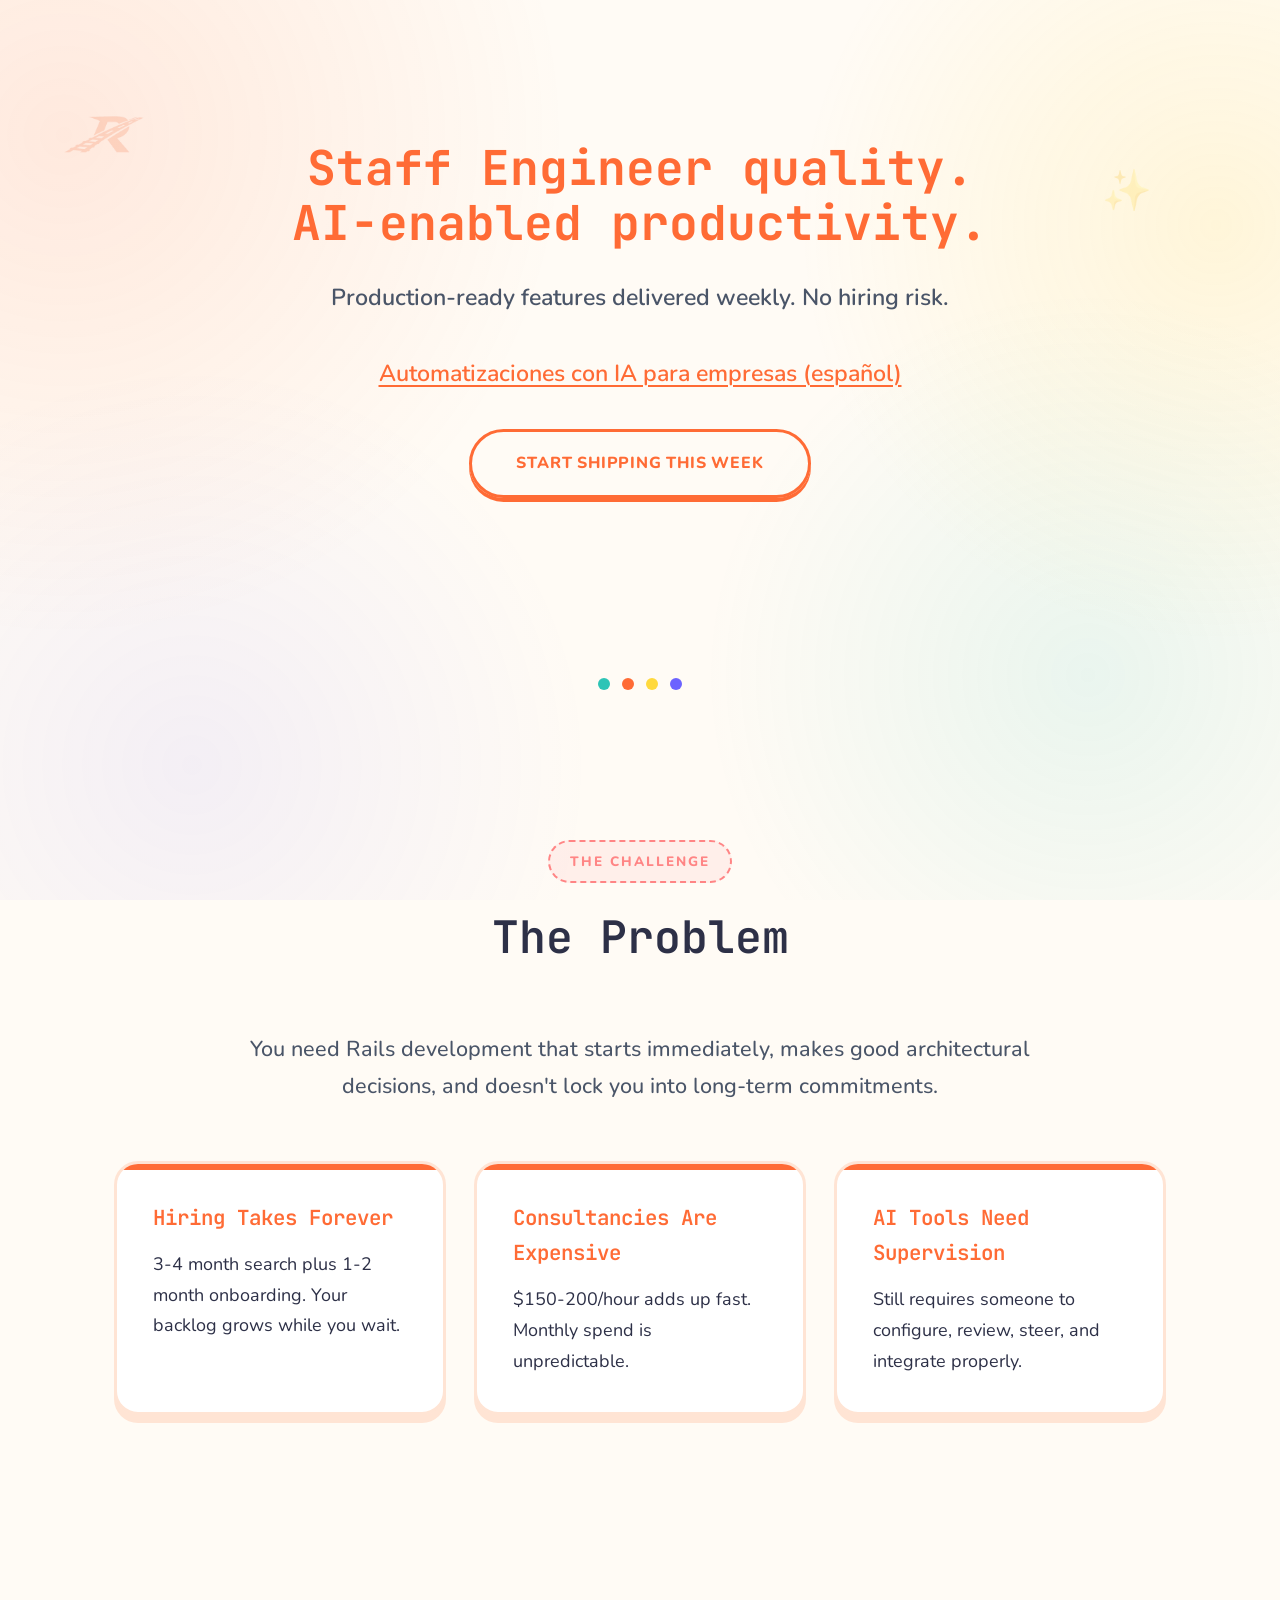
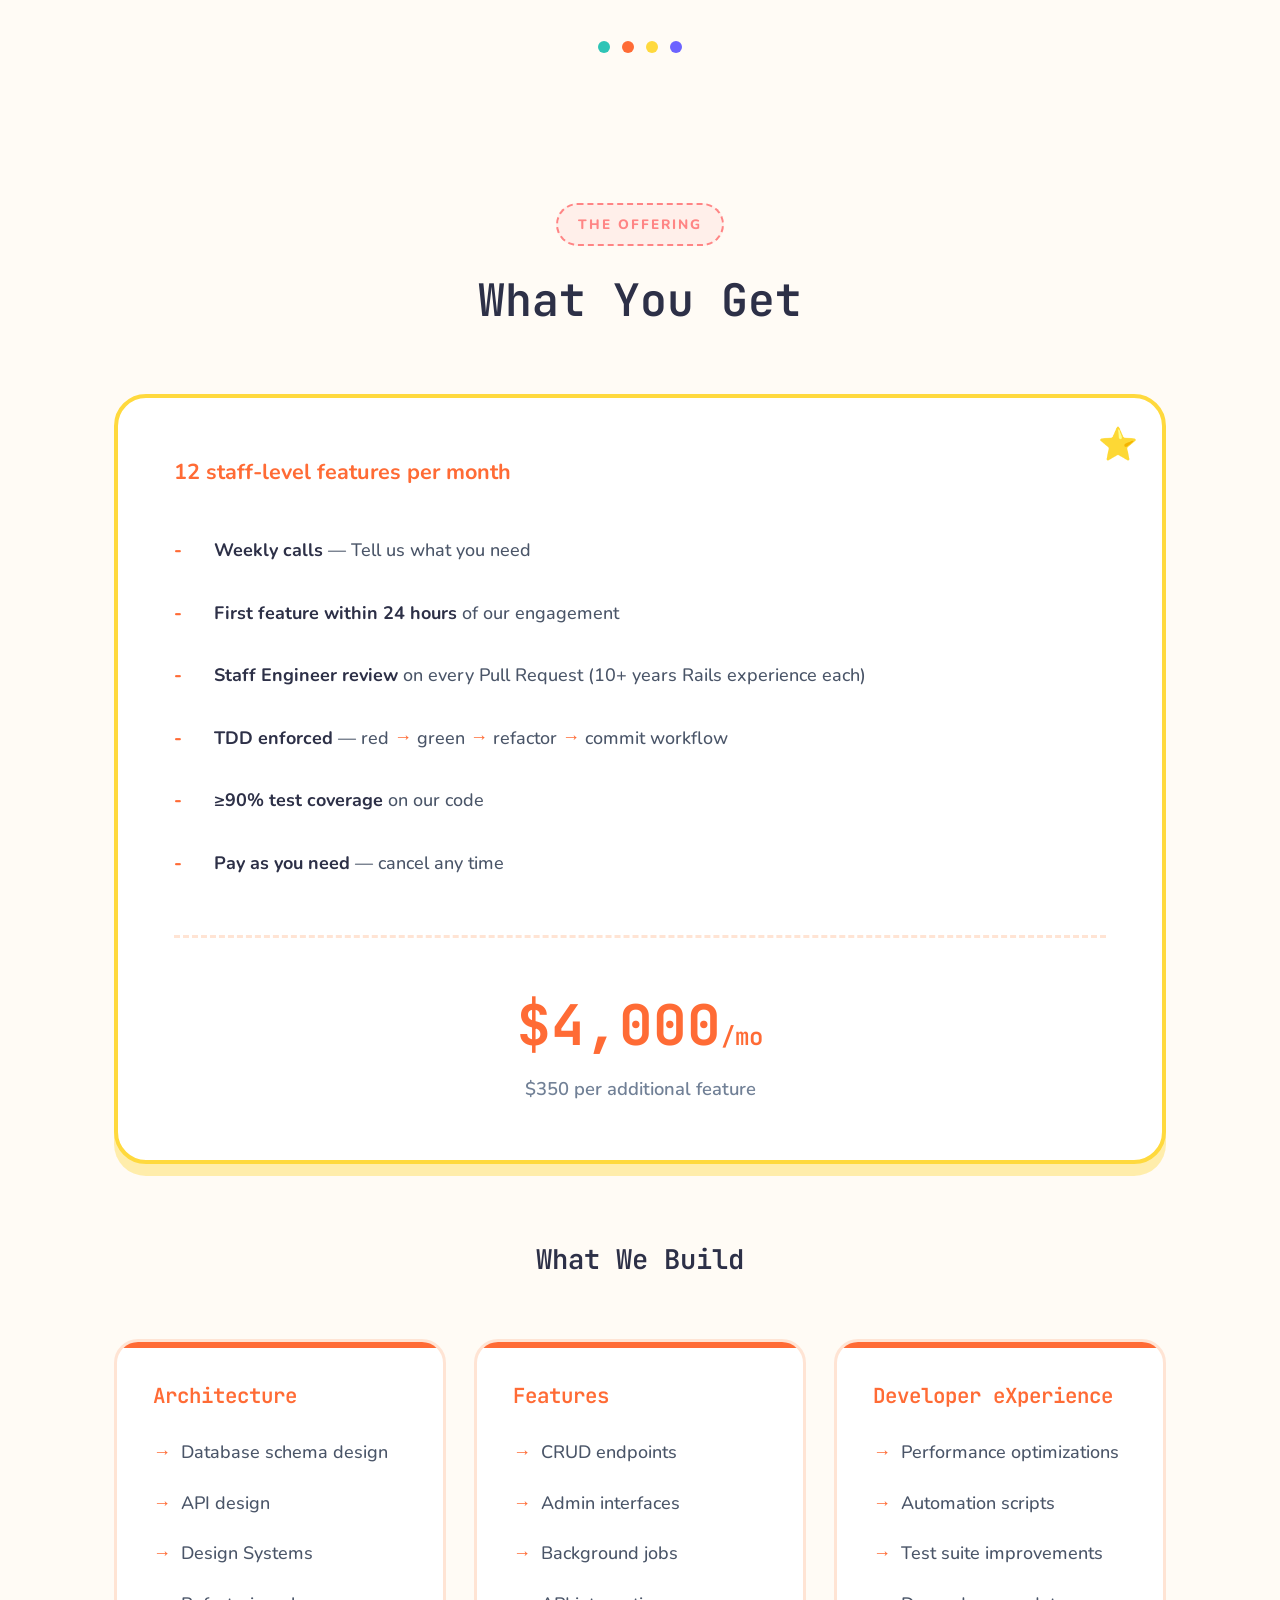
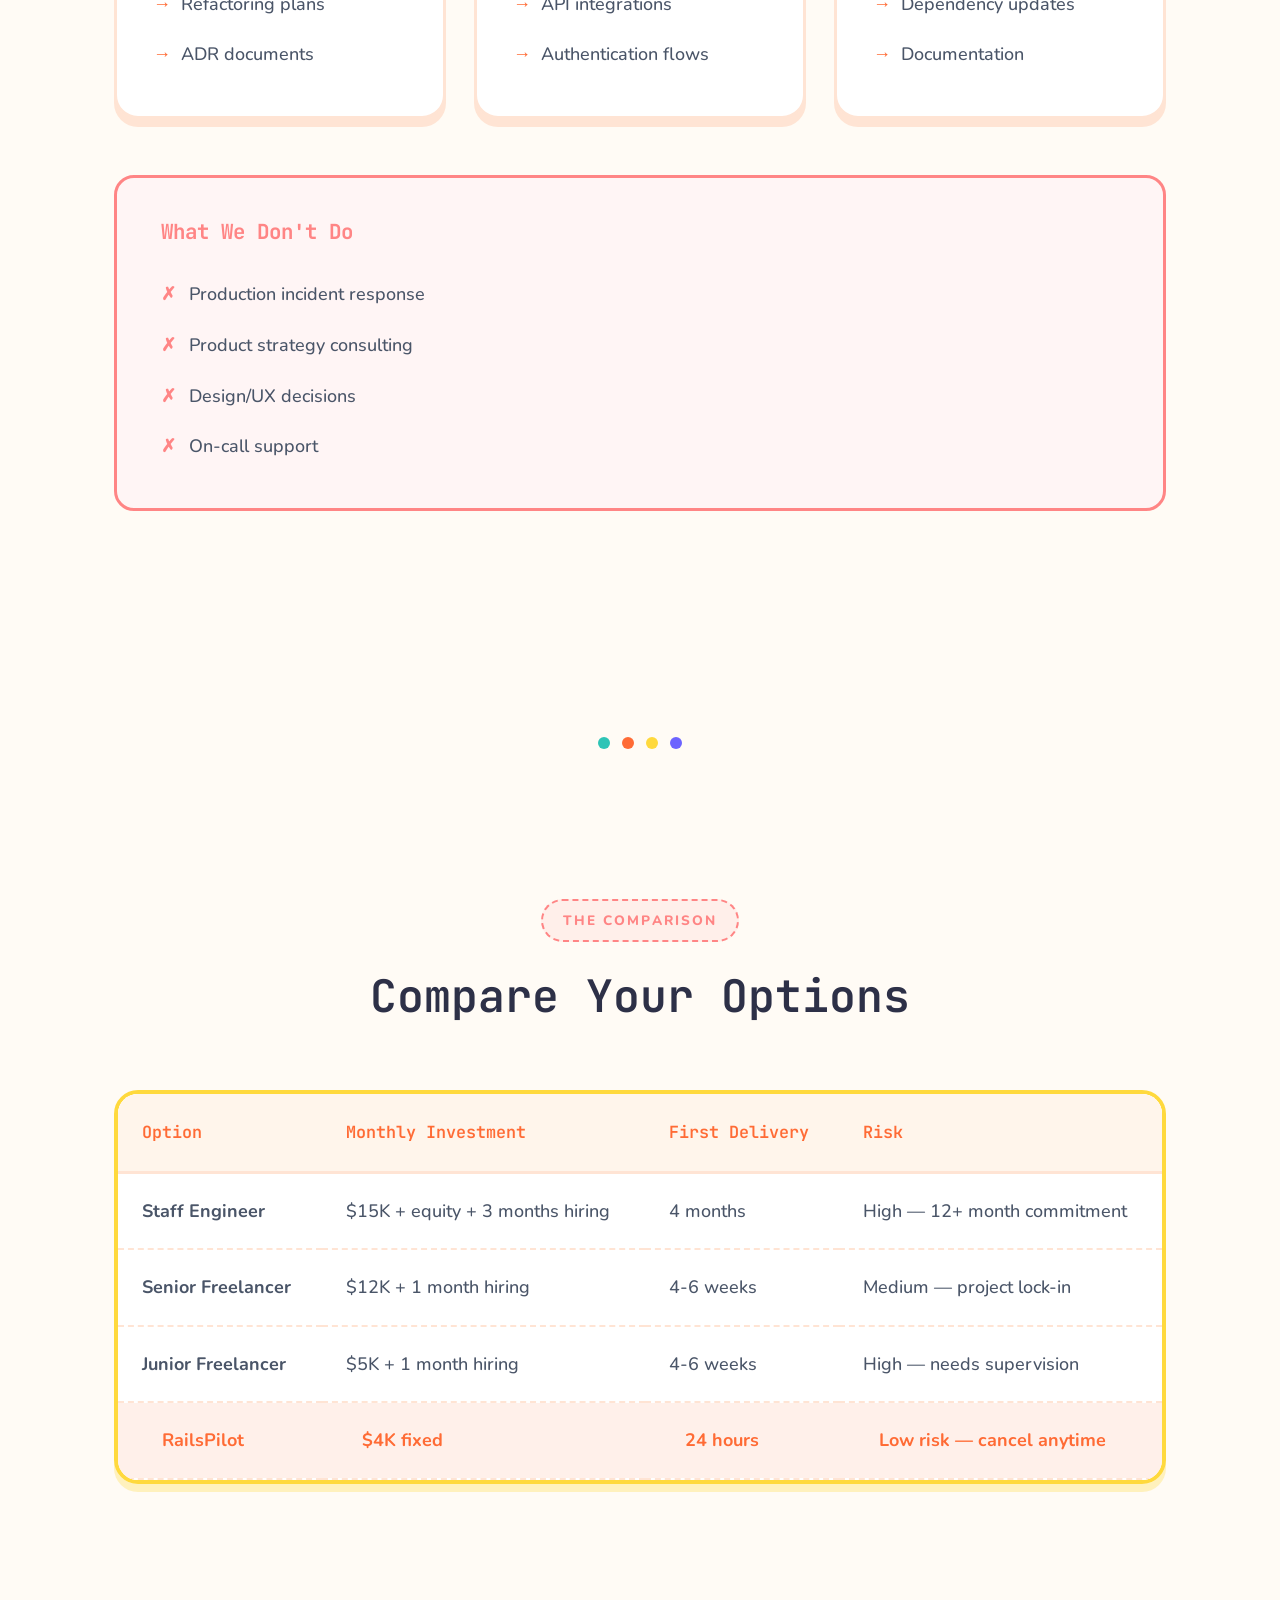
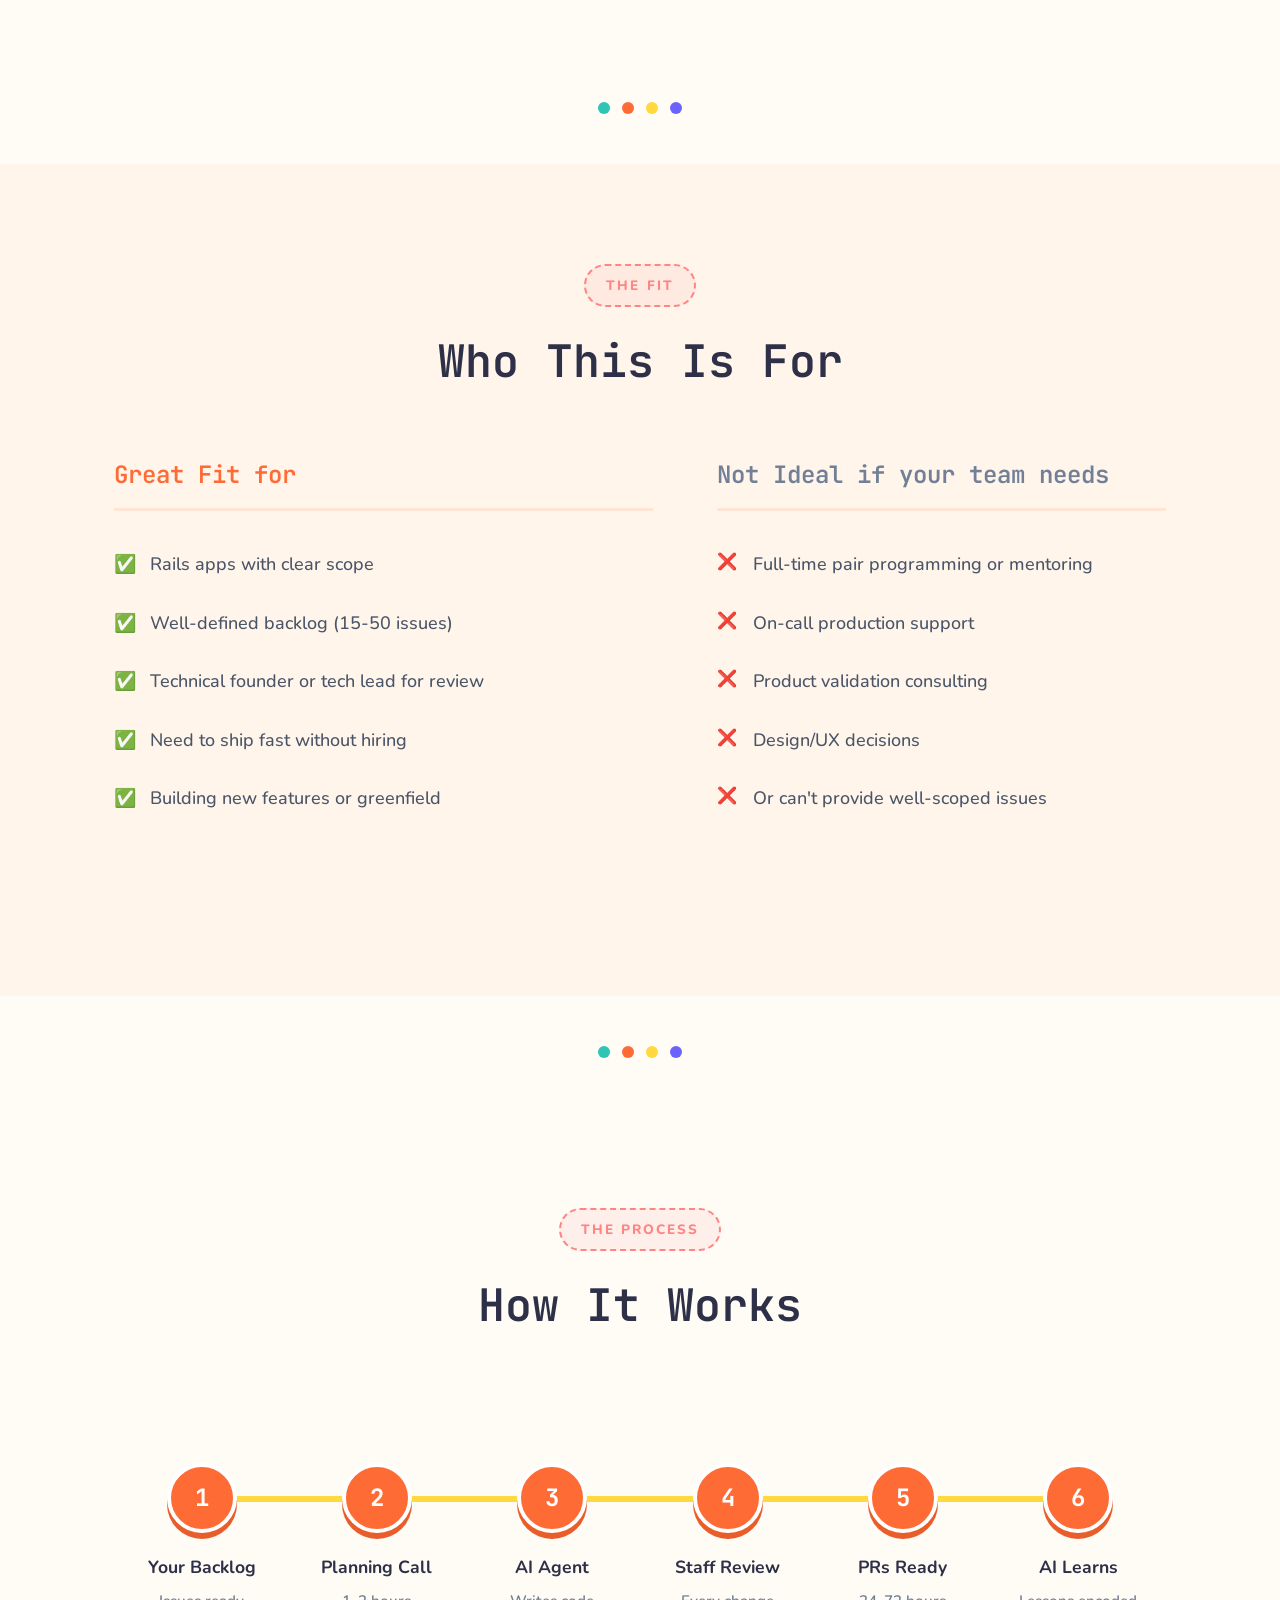
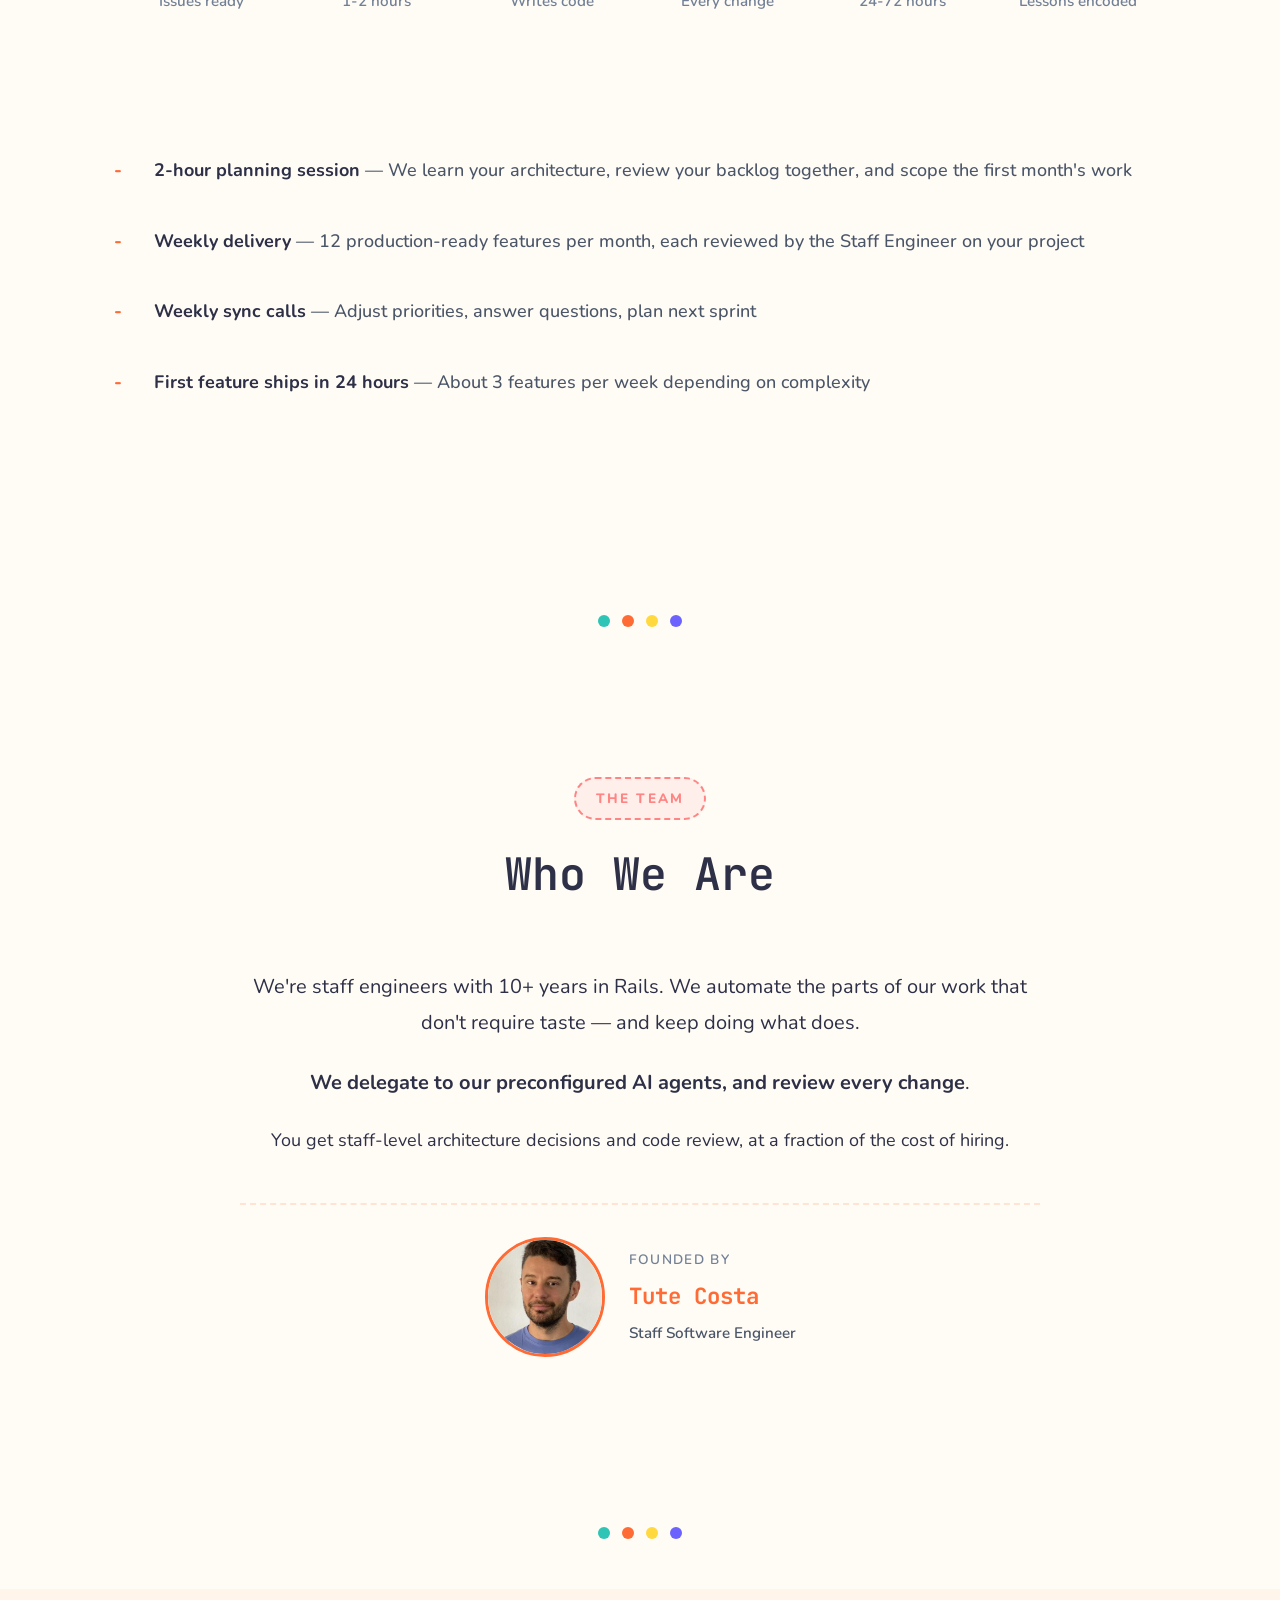
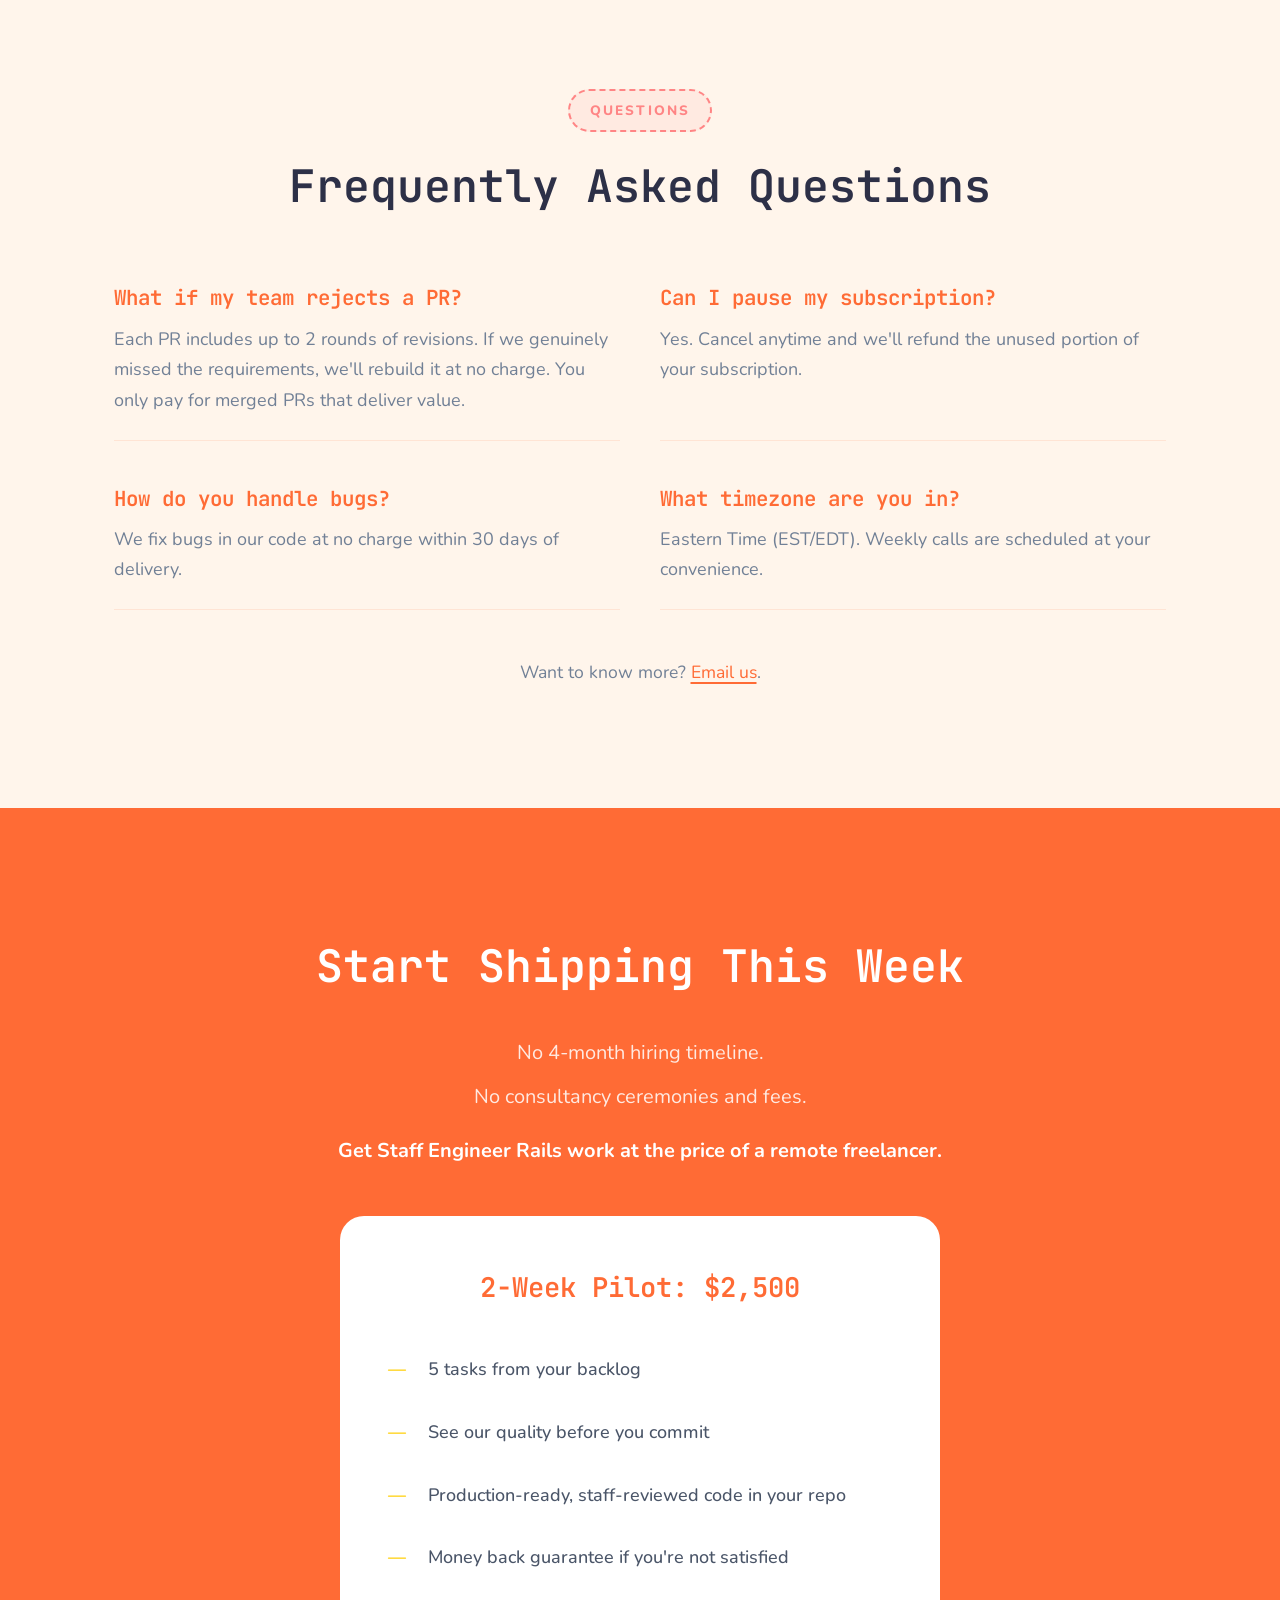
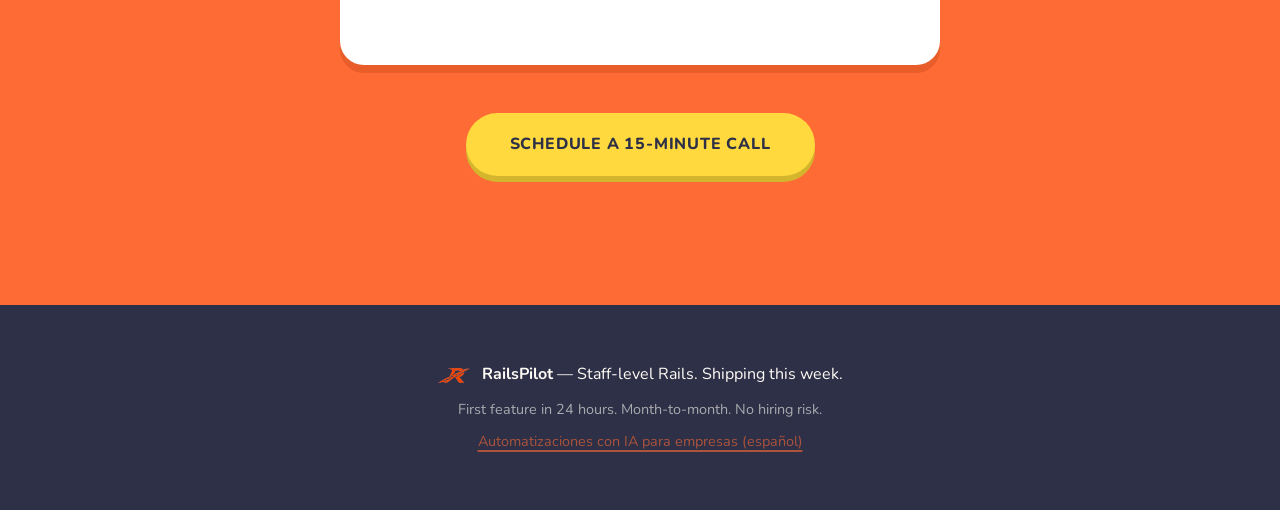
==== index.html @ dda3303e "Drop ADRs cost estimation The landing page listed ADR documents with a tooltip saying each counts as" ====
<!DOCTYPE html>
<html lang="en">
  <head>
    <meta charset="UTF-8">
    <meta name="viewport" content="width=device-width, initial-scale=1.0">
    <title>RailsPilot - AI-augmented Rails development. Staff Engineer reviewed.</title>
    <meta name="description" content="12 production-ready Rails features per month. Staff Engineer review on every PR. First delivery in 24 hours. TDD enforced, ≥90% test coverage. Cancel anytime.">

    <link rel="preconnect" href="https://fonts.googleapis.com">
    <link rel="preconnect" href="https://fonts.gstatic.com" crossorigin>
    <link href="https://fonts.googleapis.com/css2?family=Nunito:wght@400;600;700;800&family=JetBrains+Mono:wght@400;500;600;700&display=swap" rel="stylesheet">
    <link rel="stylesheet" href="styles.css">
    <link rel="icon" type="image/x-icon" href="favicon.ico">
    <link rel="apple-touch-icon" href="logo.png">
    <link rel="canonical" href="https://www.railspilot.ai/">

    <meta property="og:type" content="website">
    <meta property="og:url" content="https://www.railspilot.ai/">
    <meta property="og:title" content="RailsPilot - AI-augmented Rails development. Staff Engineer reviewed.">
    <meta property="og:description" content="Production-ready Rails features delivered weekly. 12 features/mo. Staff Engineer review on every PR. First delivery in 24 hours. No hiring risk.">
    <meta property="og:image" content="https://www.railspilot.ai/logo.png">

    <meta name="twitter:card" content="summary_large_image">
    <meta name="twitter:url" content="https://www.railspilot.ai/">
    <meta name="twitter:title" content="RailsPilot - AI-augmented Rails development. Staff Engineer reviewed.">
    <meta name="twitter:description" content="12 production-ready Rails features/mo. Staff Engineer review on every PR. First delivery in 24 hours.">
    <meta name="twitter:image" content="https://www.railspilot.ai/logo.png">

    <script type="application/ld+json">
    {
      "@context": "https://schema.org",
      "@graph": [
        {
          "@type": "Organization",
          "name": "RailsPilot",
          "url": "https://www.railspilot.ai",
          "logo": "https://www.railspilot.ai/logo.png",
          "description": "AI-augmented Rails development with Staff Engineer review on every pull request.",
          "founder": {
            "@type": "Person",
            "name": "Tute Costa",
            "url": "https://www.tutecosta.com/",
            "jobTitle": "Staff Software Engineer"
          },
          "contactPoint": {
            "@type": "ContactPoint",
            "email": "tutecosta@gmail.com",
            "contactType": "sales"
          }
        },
        {
          "@type": "WebSite",
          "name": "RailsPilot",
          "url": "https://www.railspilot.ai"
        },
        {
          "@type": "Service",
          "name": "RailsPilot Monthly Plan",
          "description": "12 production-ready Ruby on Rails features per month, each reviewed by a Staff Engineer with 10+ years experience. TDD enforced, ≥90% test coverage.",
          "provider": {
            "@type": "Organization",
            "name": "RailsPilot"
          }
        },
        {
          "@type": "FAQPage",
          "mainEntity": [
            {
              "@type": "Question",
              "name": "What if my team rejects a PR?",
              "acceptedAnswer": {
                "@type": "Answer",
                "text": "Each PR includes up to 2 rounds of revisions. If we genuinely missed the requirements, we'll rebuild it at no charge. You only pay for merged PRs that deliver value."
              }
            },
            {
              "@type": "Question",
              "name": "Can I pause my subscription?",
              "acceptedAnswer": {
                "@type": "Answer",
                "text": "Yes. Cancel anytime and we'll refund the unused portion of your subscription."
              }
            },
            {
              "@type": "Question",
              "name": "How do you handle bugs?",
              "acceptedAnswer": {
                "@type": "Answer",
                "text": "We fix bugs in our code at no charge within 30 days of delivery."
              }
            },
            {
              "@type": "Question",
              "name": "What timezone are you in?",
              "acceptedAnswer": {
                "@type": "Answer",
                "text": "Eastern Time (EST/EDT). Weekly calls are scheduled at your convenience."
              }
            }
          ]
        }
      ]
    }
    </script>
  </head>
  <body>
    <header class="hero">
      <div class="container">
        <h1>
          Staff Engineer quality.<br>
          AI-enabled productivity.
        </h1>
        <p class="tagline">Production-ready features delivered weekly. No hiring risk.</p>
        <p class="tagline"><a href="case_studies/">Automatizaciones con IA para empresas (español)</a></p>
        <a href="#contact" class="btn btn-ghost">Start Shipping This Week</a>
      </div>
    </header>

    <div class="section-divider"><span></span></div>

    <section>
      <div class="container">
        <div class="section-header">
          <span class="section-label">The Challenge</span>
          <h2>The Problem</h2>
        </div>
        <p class="lead-text">You need Rails development that starts immediately, makes good architectural decisions, and doesn't lock you into long-term commitments.</p>

        <div class="grid-3">
          <div class="card">
            <h4>Hiring Takes Forever</h4>
            <p>3-4 month search plus 1-2 month onboarding. Your backlog grows while you wait.</p>
          </div>
          <div class="card">
            <h4>Consultancies Are Expensive</h4>
            <p>$150-200/hour adds up fast. Monthly spend is unpredictable.</p>
          </div>
          <div class="card">
            <h4>AI Tools Need Supervision</h4>
            <p>Still requires someone to configure, review, steer, and integrate properly.</p>
          </div>
        </div>
      </div>
    </section>

    <div class="section-divider"><span></span></div>

    <section>
      <div class="container">
        <div class="section-header">
          <span class="section-label">The Offering</span>
          <h2>What You Get</h2>
        </div>

        <div class="feature-box">
          <p class="feature-highlight"><strong>12 staff-level features per month</strong></p>

          <ul class="feature-list">
            <li><strong>Weekly calls</strong> — Tell us what you need</li>
            <li><strong>First feature within 24 hours</strong> of our engagement</li>
            <li><strong>Staff Engineer review</strong> on every Pull Request (10+ years Rails experience each)</li>
            <li><strong>TDD enforced</strong> —
              red <span class="arrow">→</span>
              green <span class="arrow">→</span>
              refactor <span class="arrow">→</span>
              commit workflow</li>
            <li><strong>≥90% test coverage</strong> on our code</li>
            <li><strong>Pay as you need</strong> — cancel any time</li>
          </ul>

          <div class="pricing-display">
            <span class="price">$4,000<span class="price-period">/mo</span></span>
            <span class="price-note">$350 per additional feature</span>
          </div>
        </div>

        <h3 class="subsection-title">What We Build</h3>

        <div class="grid-symmetric">
          <div class="card">
            <h4>Architecture</h4>
            <ul>
              <li>Database schema design</li>
              <li>API design</li>
              <li>Design Systems</li>
              <li>Refactoring plans</li>
              <li>ADR documents</li>
            </ul>
          </div>
          <div class="card">
            <h4>Features</h4>
            <ul>
              <li>CRUD endpoints</li>
              <li>Admin interfaces</li>
              <li>Background jobs</li>
              <li>API integrations</li>
              <li>Authentication flows</li>
            </ul>
          </div>
          <div class="card">
            <h4>Developer eXperience</h4>
            <ul>
              <li>Performance optimizations</li>
              <li>Automation scripts</li>
              <li>Test suite improvements</li>
              <li>Dependency updates</li>
              <li>Documentation</li>
            </ul>
          </div>
        </div>

        <div class="warning-box">
          <h4>What We Don't Do</h4>
          <div class="warning-items">
            <p>Production incident response</p>
            <p>Product strategy consulting</p>
            <p>Design/UX decisions</p>
            <p>On-call support</p>
          </div>
        </div>
      </div>
    </section>

    <div class="section-divider"><span></span></div>

    <section>
      <div class="container">
        <div class="section-header">
          <span class="section-label">The Comparison</span>
          <h2>Compare Your Options</h2>
        </div>

        <div class="table-wrapper">
          <table>
            <thead>
              <tr>
                <th>Option</th>
                <th>Monthly Investment</th>
                <th>First Delivery</th>
                <th>Risk</th>
              </tr>
            </thead>
            <tbody>
              <tr>
                <td><strong>Staff Engineer</strong></td>
                <td>$15K + equity + 3 months hiring</td>
                <td>4 months</td>
                <td>High — 12+ month commitment</td>
              </tr>
              <tr>
                <td><strong>Senior Freelancer</strong></td>
                <td>$12K + 1 month hiring</td>
                <td>4-6 weeks</td>
                <td>Medium — project lock-in</td>
              </tr>
              <tr>
                <td><strong>Junior Freelancer</strong></td>
                <td>$5K + 1 month hiring</td>
                <td>4-6 weeks</td>
                <td>High — needs supervision</td>
              </tr>
              <tr class="highlight-row">
                <td><strong>RailsPilot</strong></td>
                <td><strong>$4K fixed</strong></td>
                <td><strong>24 hours</strong></td>
                <td><strong>Low risk — cancel anytime</strong></td>
              </tr>
            </tbody>
          </table>
        </div>
      </div>
    </section>

    <div class="section-divider"><span></span></div>

    <section class="alt-bg">
      <div class="container">
        <div class="section-header">
          <span class="section-label">The Fit</span>
          <h2>Who This Is For</h2>
        </div>

        <div class="two-col-asymmetric">
          <div class="fit-column">
            <h3 class="fit-title good">Great Fit for</h3>
            <ul class="check-list good">
              <li>Rails apps with clear scope</li>
              <li>Well-defined backlog (15-50 issues)</li>
              <li>Technical founder or tech lead for review</li>
              <li>Need to ship fast without hiring</li>
              <li>Building new features or greenfield</li>
            </ul>
          </div>
          <div class="fit-column">
            <h3 class="fit-title not">Not Ideal if your team needs</h3>
            <ul class="check-list not">
              <li>Full-time pair programming or mentoring</li>
              <li>On-call production support</li>
              <li>Product validation consulting</li>
              <li>Design/UX decisions</li>
              <li>Or can't provide well-scoped issues</li>
            </ul>
          </div>
        </div>
      </div>
    </section>

    <div class="section-divider"><span></span></div>

    <section>
      <div class="container">
        <div class="section-header">
          <span class="section-label">The Process</span>
          <h2>How It Works</h2>
        </div>

        <div class="process-flow">
          <div class="process-line"></div>
          <div class="process-step">
            <div class="process-number">1</div>
            <div class="process-label">Your Backlog</div>
            <div class="process-time">Issues ready</div>
          </div>

          <div class="process-step">
            <div class="process-number">2</div>
            <div class="process-label">Planning Call</div>
            <div class="process-time">1-2 hours</div>
          </div>

          <div class="process-step">
            <div class="process-number">3</div>
            <div class="process-label">AI Agent</div>
            <div class="process-time">Writes code</div>
          </div>

          <div class="process-step">
            <div class="process-number">4</div>
            <div class="process-label">Staff Review</div>
            <div class="process-time">Every change</div>
          </div>

          <div class="process-step">
            <div class="process-number">5</div>
            <div class="process-label">PRs Ready</div>
            <div class="process-time">24-72 hours</div>
          </div>

          <div class="process-step">
            <div class="process-number">6</div>
            <div class="process-label">AI Learns</div>
            <div class="process-time">Lessons encoded</div>
          </div>
        </div>

        <ul class="feature-list spaced">
          <li><strong>2-hour planning session</strong> — We learn your architecture, review your backlog together, and scope the first month's work</li>
          <li><strong>Weekly delivery</strong> — 12 production-ready features per month, each reviewed by the Staff Engineer on your project</li>
          <li><strong>Weekly sync calls</strong> — Adjust priorities, answer questions, plan next sprint</li>
          <li><strong>First feature ships in 24 hours</strong> — About 3 features per week depending on complexity</li>
        </ul>
      </div>
    </section>

    <div class="section-divider"><span></span></div>

    <section>
      <div class="container">
        <div class="section-header">
          <span class="section-label">The Team</span>
          <h2>Who We Are</h2>
        </div>

        <div class="about-content">
          <p class="about-lead">
            We're staff engineers with 10+ years in Rails. We automate the parts of our work that don't require taste — and keep doing what does.
          </p>

          <p class="about-lead">
            <strong>We delegate to our preconfigured AI agents, and review every change</strong>.
          </p>

          <p>
            You get staff-level architecture decisions and code review, at a fraction of the cost of hiring.
          </p>

          <div class="founder-credit">
            <img src="tute-avatar.jpg" alt="Tute Costa" class="founder-avatar">
            <div class="founder-info">
              <span class="founder-label">Founded by</span>
              <a href="https://www.tutecosta.com/" target="_blank" rel="noopener" class="founder-link">
                Tute Costa
              </a>
              <span class="founder-title">Staff Software Engineer</span>
            </div>
          </div>
        </div>
      </div>
    </section>

    <div class="section-divider"><span></span></div>

    <section class="alt-bg">
      <div class="container">
        <div class="section-header">
          <span class="section-label">Questions</span>
          <h2>Frequently Asked Questions</h2>
        </div>

        <div class="faq-grid">
          <div class="faq-item">
            <h4>What if my team rejects a PR?</h4>
            <p>Each PR includes up to 2 rounds of revisions. If we genuinely missed the requirements, we'll rebuild it at no charge. You only pay for merged PRs that deliver value.</p>
          </div>

          <div class="faq-item">
            <h4>Can I pause my subscription?</h4>
            <p>Yes. Cancel anytime and we'll refund the unused portion of your subscription.</p>
          </div>

          <div class="faq-item">
            <h4>How do you handle bugs?</h4>
            <p>We fix bugs in our code at no charge within 30 days of delivery.</p>
          </div>

          <div class="faq-item">
            <h4>What timezone are you in?</h4>
            <p>Eastern Time (EST/EDT). Weekly calls are scheduled at your convenience.</p>
          </div>
        </div>

        <p class="contact-note">
          Want to know more? <a href="mailto:tutecosta@gmail.com">Email us</a>.
        </p>
      </div>
    </section>

    <section class="cta-section" id="contact">
      <div class="container">
        <h2>Start Shipping This Week</h2>
        <p class="cta-text">No 4-month hiring timeline.</p>
        <p class="cta-text">No consultancy ceremonies and fees.</p>
        <p class="cta-text highlight">Get Staff Engineer Rails work at the price of a remote freelancer.</p>

        <div class="pilot-box">
          <h3>2-Week Pilot: $2,500</h3>
          <ul class="feature-list">
            <li>5 tasks from your backlog</li>
            <li>See our quality before you commit</li>
            <li>Production-ready, staff-reviewed code in your repo</li>
            <li>Money back guarantee if you're not satisfied</li>
          </ul>
        </div>

        <a href="https://calendar.app.google/mgPEnSCgCAgNUo5E7" class="btn btn-gold">Schedule a 15-Minute Call</a>
      </div>
    </section>

    <footer>
      <div class="container">
        <p>
          <img src="logo.png" alt="" class="footer-logo">
          <strong>RailsPilot</strong> — Staff-level Rails. Shipping this week.
        </p>
        <p class="footer-sub">First feature in 24 hours. Month-to-month. No hiring risk.</p>
        <p class="footer-sub"><a href="case_studies/">Automatizaciones con IA para empresas (español)</a></p>
      </div>
    </footer>

    <script>
      // Dynamic scroll gradients for table
      document.addEventListener('DOMContentLoaded', function() {
        const tableWrapper = document.querySelector('.table-wrapper');
        if (tableWrapper) {
          function updateScrollGradients() {
            const { scrollLeft, scrollWidth, clientWidth } = tableWrapper;
            const isAtStart = scrollLeft <= 1;
            const isAtEnd = scrollLeft >= scrollWidth - clientWidth - 1;

            tableWrapper.classList.toggle('scrolled-left', !isAtStart);
            tableWrapper.classList.toggle('scrolled-right', !isAtEnd);
          }
          updateScrollGradients();
          tableWrapper.addEventListener('scroll', updateScrollGradients);
          window.addEventListener('resize', updateScrollGradients);
        }
      });
    </script>
  </body>
</html>
---- styles.css ----
:root {
  --bg: #FFFBF5;
  --surface: #FFFFFF;
  --surface-warm: #FFF5EB;
  --primary: #FF6B35;
  --primary-dark: #E85D2A;
  --secondary: #FFD93D;
  --accent: #6C63FF;
  --teal: #2EC4B6;
  --coral: #FF8585;
  --pink: #FF6B9D;
  --text: #2D3047;
  --text-light: #4A5568;
  --muted: #718096;
  --border: #FFE4D4;
}

* {
  margin: 0;
  padding: 0;
  box-sizing: border-box;
}

html {
  scroll-behavior: smooth;
}

body {
  font-family: 'Nunito', sans-serif;
  font-size: 18px;
  line-height: 1.7;
  color: var(--text);
  background: var(--bg);
  position: relative;
}

/* Colorful circles background */
body::before {
  content: '';
  position: fixed;
  top: 0;
  left: 0;
  width: 100%;
  height: 100%;
  pointer-events: none;
  z-index: -1;
  background:
    radial-gradient(circle at 5% 15%, rgba(255, 107, 53, 0.12) 0%, transparent 35%),
    radial-gradient(circle at 95% 25%, rgba(255, 217, 61, 0.15) 0%, transparent 30%),
    radial-gradient(circle at 15% 85%, rgba(108, 99, 255, 0.08) 0%, transparent 30%),
    radial-gradient(circle at 85% 75%, rgba(46, 196, 182, 0.1) 0%, transparent 30%);
}

.container {
  max-width: 1100px;
  margin: 0 auto;
  padding: 0 24px;
}

/* Typography */
h1, h2, h3, h4 {
  font-family: 'JetBrains Mono', monospace;
  font-weight: 600;
}

h1 {
  font-size: clamp(2.6rem, 5.5vw, 3rem);
  line-height: 1.15;
  font-weight: 700;
  color: var(--primary);
}

h2 {
  font-size: clamp(2rem, 4vw, 2.8rem);
  color: var(--text);
  margin-bottom: 20px;
}

h3 {
  font-size: 1.7rem;
  color: var(--text);
}

h4 {
  font-size: 1.3rem;
  color: var(--primary);
  margin-bottom: 14px;
  font-weight: 600;
}

a {
  color: var(--primary);
  text-decoration-thickness: 2px;
  text-underline-offset: 4px;
  transition: all 0.3s ease;
}

a:hover {
  color: var(--accent);
  text-decoration-color: var(--secondary);
}

/* Arrow alignment */
.arrow {
  display: inline-block;
  transform: translateY(-0.05em);
  color: var(--primary);
}

/* Hero */
.hero {
  padding: 140px 24px 120px;
  text-align: center;
  position: relative;
  overflow: hidden;
}

/* Decorative shapes in hero */
.hero::before {
  content: '';
  position: absolute;
  top: 15%;
  left: 5%;
  width: 80px;
  height: 80px;
  background-image: url('logo.png');
  background-size: contain;
  background-repeat: no-repeat;
  background-position: center;
  opacity: 0.15;
  animation: float 6s ease-in-out infinite;
}

.hero::after {
  content: '✨';
  position: absolute;
  top: 25%;
  right: 10%;
  font-size: 40px;
  opacity: 0.2;
  animation: float 8s ease-in-out infinite reverse;
}

@keyframes float {
  0%, 100% { transform: translateY(0) rotate(0deg); }
  50% { transform: translateY(20px) rotate(-10deg); }
}

.hero h1 {
  margin-bottom: 28px;
  position: relative;
}

.tagline {
  font-size: 1.45rem;
  color: var(--text-light);
  margin-bottom: 36px;
  max-width: 620px;
  margin-left: auto;
  margin-right: auto;
  font-weight: 600;
}

.hero-rule {
  width: 120px;
  height: 6px;
  background: var(--secondary);
  margin: 0 auto 48px;
  border-radius: 3px;
}

/* Buttons */
.btn {
  display: inline-block;
  padding: 18px 44px;
  font-family: 'Nunito', sans-serif;
  font-size: 1rem;
  font-weight: 800;
  text-decoration: none;
  letter-spacing: 0.05em;
  text-transform: uppercase;
  transition: all 0.3s cubic-bezier(0.34, 1.56, 0.64, 1);
  border-radius: 50px;
  position: relative;
  overflow: hidden;
}

.btn-ghost {
  border: 3px solid var(--primary);
  color: var(--primary);
  background: transparent;
  box-shadow: 0 4px 0 var(--primary);
}

.btn-ghost:hover {
  background: var(--primary);
  color: white;
  transform: translateY(-4px);
  box-shadow: 0 8px 0 var(--primary-dark);
}

.btn-ghost:active {
  transform: translateY(0);
  box-shadow: 0 2px 0 var(--primary);
}

.btn-gold {
  background: var(--secondary);
  color: var(--text);
  border: none;
  box-shadow: 0 6px 0 #D4B52E;
}

.btn-gold:hover {
  transform: translateY(-4px);
  box-shadow: 0 10px 0 #D4B52E;
  color: var(--text);
}

.btn-gold:active {
  transform: translateY(2px);
  box-shadow: 0 2px 0 #D4B52E;
}

/* Section dividers */
.section-divider {
  display: flex;
  align-items: center;
  justify-content: center;
  padding: 50px 0;
  gap: 12px;
}

.section-divider span {
  display: flex;
  align-items: center;
  gap: 12px;
}

.section-divider span::before,
.section-divider span::after {
  content: '';
  width: 12px;
  height: 12px;
  border-radius: 50%;
  flex-shrink: 0;
}

.section-divider span::before {
  background: var(--primary);
}

.section-divider span::after {
  background: var(--secondary);
}

.section-divider::before,
.section-divider::after {
  content: '';
  width: 12px;
  height: 12px;
  border-radius: 50%;
  flex-shrink: 0;
}

.section-divider::before {
  background: var(--teal);
}

.section-divider::after {
  background: var(--accent);
}

/* Sections */
section {
  padding: 100px 24px 120px;
  position: relative;
}

.alt-bg {
  background: var(--surface-warm);
}

.section-header {
  text-align: center;
  margin-bottom: 56px;
}

.section-label {
  display: inline-block;
  font-size: 0.85rem;
  font-weight: 800;
  letter-spacing: 0.15em;
  text-transform: uppercase;
  color: var(--coral);
  margin-bottom: 16px;
  padding: 8px 20px;
  border-radius: 50px;
  border: 2px dashed var(--coral);
  background: rgba(255, 133, 133, 0.1);
}

.lead-text {
  font-size: 1.35rem;
  color: var(--text-light);
  text-align: center;
  max-width: 800px;
  margin: 0 auto 56px;
  font-weight: 500;
}

/* Tooltip */
.tooltip-trigger {
  position: relative;
  cursor: help;
  color: var(--accent);
  font-size: 0.9em;
  margin-left: 6px;
  transition: transform 0.2s ease;
}

.tooltip-trigger:hover,
.tooltip-trigger:focus {
  color: var(--pink);
  transform: scale(1.2);
}

.tooltip-text {
  visibility: hidden;
  opacity: 0;
  position: absolute;
  bottom: 100%;
  left: 50%;
  transform: translateX(-50%) translateY(10px);
  background: var(--text);
  color: white;
  padding: 12px 18px;
  border-radius: 12px;
  font-size: 0.85rem;
  white-space: nowrap;
  z-index: 100;
  transition: all 0.3s cubic-bezier(0.34, 1.56, 0.64, 1);
  margin-bottom: 10px;
  box-shadow: 0 8px 25px rgba(45, 48, 71, 0.25);
}

.tooltip-trigger:hover .tooltip-text,
.tooltip-trigger:focus .tooltip-text {
  visibility: visible;
  opacity: 1;
  transform: translateX(-50%) translateY(0);
}

/* Cards */
.grid-3 {
  display: grid;
  grid-template-columns: repeat(auto-fit, minmax(300px, 1fr));
  gap: 28px;
  margin: 56px 0;
}

.grid-symmetric {
  display: grid;
  grid-template-columns: 1fr 1fr 1fr;
  gap: 28px;
  margin: 56px 0;
}

@media (max-width: 900px) {
  .grid-symmetric {
    grid-template-columns: 1fr;
  }
}

.card {
  background: var(--surface);
  padding: 36px;
  border-radius: 24px;
  border: 3px solid var(--border);
  box-shadow: 0 8px 0 var(--border);
  transition: all 0.3s cubic-bezier(0.34, 1.56, 0.64, 1);
  position: relative;
  overflow: hidden;
}

.card::before {
  content: '';
  position: absolute;
  top: 0;
  left: 0;
  right: 0;
  height: 6px;
  background: var(--primary);
}

.card:hover {
  transform: translateY(-8px) rotate(-1deg);
  box-shadow: 0 16px 0 var(--border), 0 20px 40px rgba(255, 107, 53, 0.15);
}

.card ul {
  list-style: none;
}

.card li {
  padding: 10px 0;
  padding-left: 28px;
  position: relative;
  color: var(--text-light);
  font-weight: 500;
}

.card li::before {
  content: '→';
  position: absolute;
  left: 0;
  color: var(--primary);
  font-weight: 800;
}

/* Feature box */
.feature-box {
  background: var(--surface);
  padding: 56px;
  border-radius: 32px;
  border: 4px solid var(--secondary);
  margin: 56px 0;
  box-shadow: 0 12px 0 rgba(255, 217, 61, 0.4);
  position: relative;
  overflow: hidden;
}

.feature-box::before {
  content: '⭐';
  position: absolute;
  top: 20px;
  right: 24px;
  font-size: 32px;
}

@keyframes wiggle {
  0%, 100% { transform: rotate(-10deg); }
  50% { transform: rotate(10deg); }
}

.feature-highlight {
  font-size: 1.35rem;
  margin-bottom: 28px;
  font-weight: 700;
  color: var(--text);
}

.feature-highlight strong {
  color: var(--primary);
}

.pricing-display {
  margin-top: 40px;
  padding-top: 40px;
  border-top: 3px dashed var(--border);
  text-align: center;
}

.price {
  font-size: 3.5rem;
  font-weight: 700;
  display: block;
  color: var(--primary);
  font-family: 'JetBrains Mono', monospace;
}

.price-period {
  font-size: 1.5rem;
  font-weight: 600;
}

.price-note {
  font-size: 1.15rem;
  color: var(--muted);
  font-weight: 600;
  margin-top: 8px;
}

.subsection-title {
  text-align: center;
  margin: 72px 0 32px;
  color: var(--text);
}

/* Feature list */
.feature-list {
  list-style: none;
  margin: 28px 0;
}

.feature-list li {
  padding: 16px 0;
  padding-left: 40px;
  position: relative;
  font-weight: 500;
  color: var(--text-light);
}

.feature-list li::before {
  content: '-';
  position: absolute;
  left: 0;
  color: var(--primary);
  font-weight: 800;
}

.feature-list li strong {
  color: var(--text);
}

.feature-list.spaced li {
  padding: 20px 0 20px 40px;
}


/* Warning box */
.warning-box {
  background: #FFF5F5;
  padding: 36px 44px;
  border-radius: 20px;
  border: 3px solid var(--coral);
  margin: 56px 0;
  position: relative;
}


.warning-box h4 {
  color: var(--coral);
  margin-bottom: 20px;
  font-weight: 700;
}

.warning-items p {
  color: var(--text-light);
  padding: 10px 0 10px 28px;
  position: relative;
  font-weight: 500;
}

.warning-items p::before {
  content: '✗';
  position: absolute;
  left: 0;
  color: var(--coral);
  font-weight: 800;
}

/* Table */
.table-wrapper {
  overflow-x: auto;
  margin: 48px 0;
  border-radius: 24px;
  border: 4px solid var(--secondary);
  box-shadow: 0 8px 0 rgba(255, 217, 61, 0.3);
}

/* Scroll hint gradient for mobile */
@media (max-width: 768px) {
  .table-wrapper {
    position: relative;
  }

  .table-wrapper::before,
  .table-wrapper::after {
    content: '';
    position: absolute;
    top: 0;
    width: 40px;
    height: 100%;
    pointer-events: none;
    opacity: 0;
    transition: opacity 0.3s ease;
    z-index: 1;
  }

  .table-wrapper::before {
    left: 0;
    background: linear-gradient(to left, transparent, var(--surface));
    border-radius: 20px 0 0 20px;
  }

  .table-wrapper::after {
    right: 0;
    background: linear-gradient(to right, transparent, var(--surface));
    border-radius: 0 20px 20px 0;
  }

  .table-wrapper.scrolled-left::before {
    opacity: 1;
  }

  .table-wrapper.scrolled-right::after {
    opacity: 1;
  }
}

table {
  width: 100%;
  border-collapse: collapse;
  background: var(--surface);
}

table th {
  font-family: 'JetBrains Mono', monospace;
  font-size: 1.05rem;
  font-weight: 600;
  color: var(--primary);
  text-align: left;
  padding: 24px;
  background: var(--surface-warm);
  border-bottom: 3px solid var(--border);
}

table td {
  padding: 22px 24px;
  border-bottom: 2px dashed var(--border);
  color: var(--text-light);
  font-weight: 500;
}

table tr {
  transition: all 0.2s ease;
}

table tr:hover {
  background: rgba(255, 217, 61, 0.1);
}

table .highlight-row {
  background: rgba(255, 107, 53, 0.1);
  position: relative;
}

table .highlight-row td {
  color: var(--text);
  font-weight: 700;
  padding-left: 40px;
}

table .highlight-row td:first-child {
  padding-left: 44px;
}

table .highlight-row td strong {
  color: var(--primary);
}

/* Process flow */
.process-flow {
  display: flex;
  justify-content: space-between;
  align-items: center;
  margin: 72px 0;
  padding: 48px 0;
  position: relative;
}

.process-line {
  position: absolute;
  top: 34%;
  left: 10%;
  right: 10%;
  height: 6px;
  background: var(--secondary);
  z-index: 0;
  transform: translateY(-50%);
  border-radius: 3px;
}

.process-step {
  flex: 1;
  text-align: center;
  position: relative;
  z-index: 1;
}

.process-number {
  width: 70px;
  height: 70px;
  margin: 0 auto 20px;
  background: var(--primary);
  border-radius: 50%;
  display: flex;
  align-items: center;
  justify-content: center;
  font-family: 'JetBrains Mono', monospace;
  font-size: 1.5rem;
  font-weight: 700;
  color: white;
  box-shadow: 0 6px 0 var(--primary-dark);
  transition: all 0.3s cubic-bezier(0.34, 1.56, 0.64, 1);
  border: 4px solid white;
}

.process-step:hover .process-number {
  transform: scale(1.15) rotate(10deg);
  box-shadow: 0 10px 0 var(--primary-dark);
}

.process-label {
  font-weight: 700;
  font-size: 1.1rem;
  margin-bottom: 6px;
  color: var(--text);
}

.process-time {
  font-size: 0.95rem;
  color: var(--muted);
  font-weight: 600;
}

@media (max-width: 768px) {
  .process-flow {
    flex-direction: column;
    gap: 36px;
  }

  .process-line {
    display: none;
  }

}


/* Two column fit section */
.two-col-asymmetric {
  display: grid;
  grid-template-columns: 1.2fr 1fr;
  gap: 64px;
  margin: 48px 0;
}

@media (max-width: 768px) {
  .two-col-asymmetric {
    grid-template-columns: 1fr;
    gap: 40px;
  }
}

.fit-title {
  font-size: 1.5rem;
  margin-bottom: 24px;
  padding-bottom: 12px;
  border-bottom: 3px solid var(--border);
}

.fit-title.good {
  color: var(--primary);
}

.fit-title.not {
  color: var(--muted);
}

.check-list {
  list-style: none;
}

.check-list li {
  padding: 14px 0;
  padding-left: 36px;
  position: relative;
  color: var(--text-light);
  font-weight: 500;
}

.check-list.good li::before {
  content: '✅';
  position: absolute;
  left: 0;
  font-size: 1em;
}

.check-list.not li::before {
  content: '❌';
  position: absolute;
  left: 0;
  font-size: 0.9em;
}

/* About section */
.about-content {
  max-width: 800px;
  margin: 0 auto;
  text-align: center;
}

.about-lead {
  font-size: 1.25rem;
  line-height: 1.8;
  margin-bottom: 24px;
}

.about-note {
  font-size: 1rem;
  margin-top: 32px;
  color: var(--muted);
  font-style: italic;
}

.founder-credit {
  margin-top: 48px;
  padding-top: 32px;
  border-top: 2px dashed var(--border);
  display: flex;
  flex-direction: column;
  align-items: center;
  gap: 16px;
}

@media (min-width: 768px) {
  .founder-credit {
    flex-direction: row;
    justify-content: center;
    gap: 24px;
  }
}

.founder-avatar {
  width: 120px;
  height: 120px;
  border-radius: 50%;
  object-fit: cover;
  border: 3px solid var(--primary);
}

.founder-info {
  display: flex;
  flex-direction: column;
  align-items: center;
  gap: 6px;
}

@media (min-width: 768px) {
  .founder-info {
    align-items: flex-start;
  }
}

.founder-label {
  font-size: 0.85rem;
  text-transform: uppercase;
  letter-spacing: 0.1em;
  color: var(--muted);
  font-weight: 600;
}

.founder-link {
  font-family: 'JetBrains Mono', monospace;
  font-size: 1.4rem;
  font-weight: 700;
  color: var(--primary);
  text-decoration: none;
  transition: all 0.3s ease;
}

.founder-link:hover {
  color: var(--accent);
  transform: scale(1.05);
}

.founder-title {
  font-size: 0.95rem;
  color: var(--text-light);
  font-weight: 600;
}

/* FAQ */
.faq-grid {
  display: grid;
  grid-template-columns: repeat(auto-fit, minmax(450px, 1fr));
  gap: 40px;
  margin: 40px 0;
}

@media (max-width: 520px) {
  .faq-grid {
    grid-template-columns: 1fr;
  }
}

.faq-item {
  padding-bottom: 24px;
  border-bottom: 1px solid var(--border);
}

.faq-item h4 {
  margin-bottom: 8px;
}

.faq-item p {
  color: var(--muted);
}

.contact-note {
  text-align: center;
  font-size: 1.1rem;
  color: var(--muted);
  margin-top: 48px;
}

/* CTA Section */
.cta-section {
  background: var(--primary);
  color: var(--bg);
  text-align: center;
  padding: 120px 24px;
}

.cta-section h2 {
  color: white;
  margin-bottom: 32px;
}

.cta-text {
  font-size: 1.25rem;
  color: rgba(255, 255, 255, 0.85);
  margin-bottom: 10px;
}

.cta-text.highlight {
  color: white;
  font-weight: 700;
  margin-top: 20px;
  margin-bottom: 48px;
}

.feature-list {
  text-align: left;
}

.pilot-box {
  background: white;
  padding: 48px;
  max-width: 600px;
  margin: 48px auto;
  border-radius: 24px;
  box-shadow: 0 8px 0 var(--primary-dark);
}

.pilot-box h3 {
  color: var(--primary);
  text-align: center;
  margin-bottom: 28px;
}

.pilot-box .feature-list li {
  color: var(--text-light);
}

.pilot-box .feature-list li::before {
  content: '—';
  color: var(--secondary);
}

/* Footer */
footer {
  background: var(--text);
  color: var(--bg);
  padding: 56px 24px;
  text-align: center;
}

footer p {
  font-size: 1rem;
}

.footer-logo {
  width: 32px;
  height: auto;
  vertical-align: middle;
  margin-right: 8px;
}

.footer-sub {
  margin-top: 8px;
  font-size: 0.9rem;
  opacity: 0.6;
}

/* Responsive adjustments */
@media (max-width: 768px) {
  section {
    padding: 60px 20px 80px;
  }

  .hero {
    padding: 80px 20px 60px;
  }

  /* Fix logo positioning on mid-sized screens */
  .hero::before {
    width: 50px;
    height: 50px;
    top: 5px;
  }

  .grid-3 {
    grid-template-columns: repeat(auto-fit, minmax(200px, 1fr));
    gap: 17px;

    .card {
      padding: 24px 18px;
    }
  }

  .feature-box {
    padding: 32px 24px;
  }

  .pilot-box {
    padding: 32px 24px;
  }
}
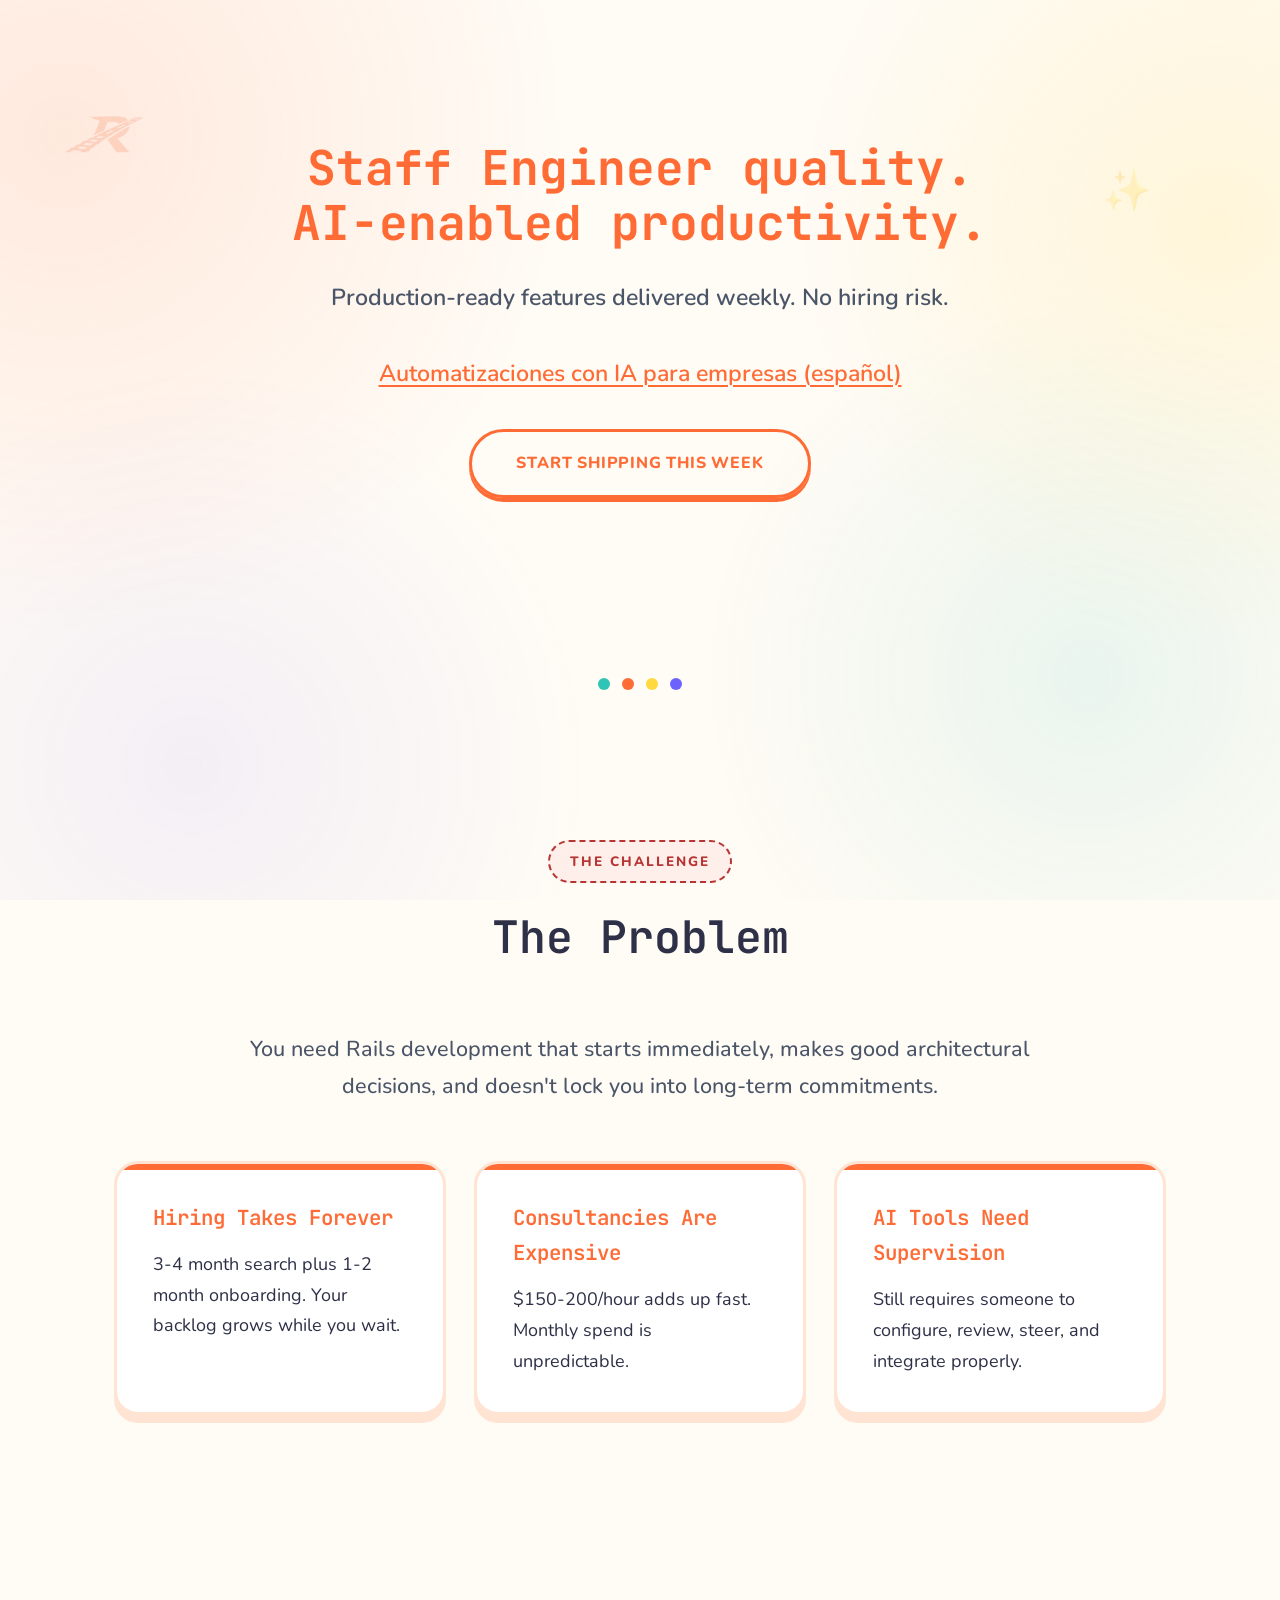
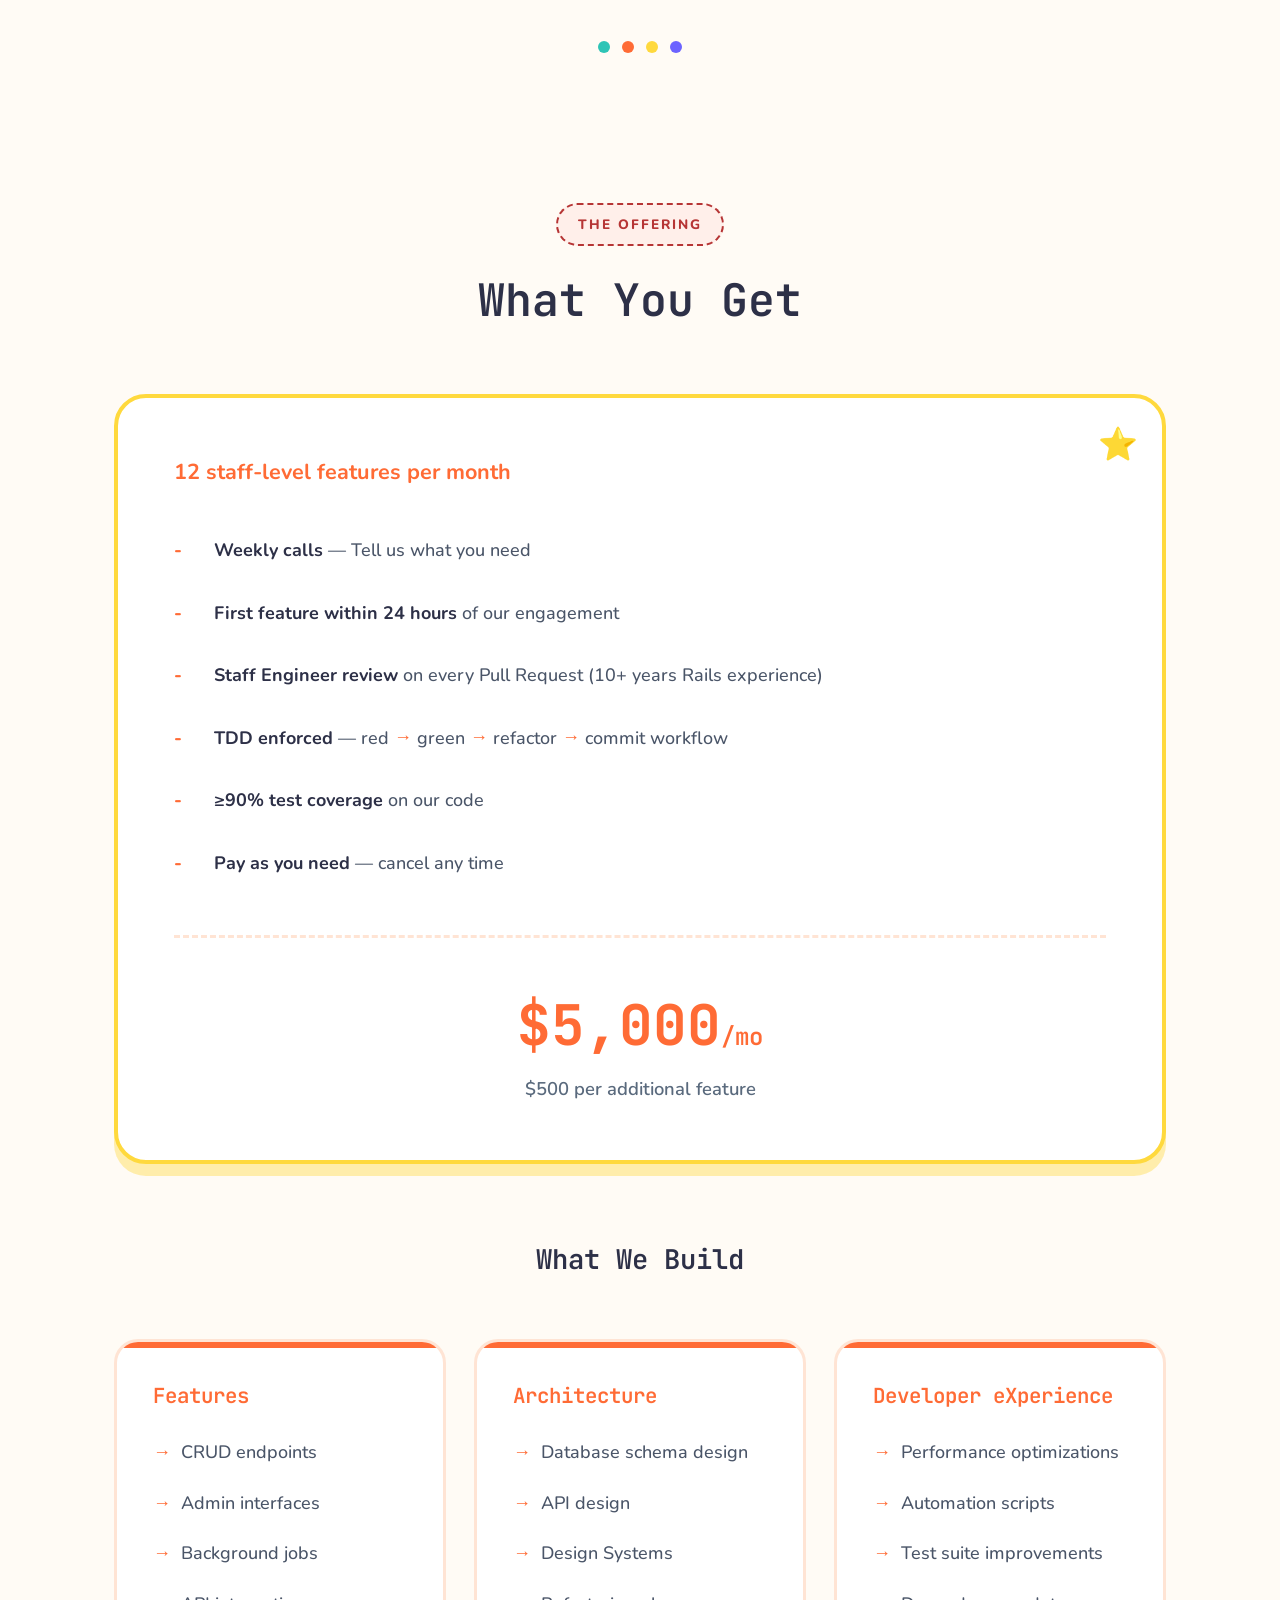
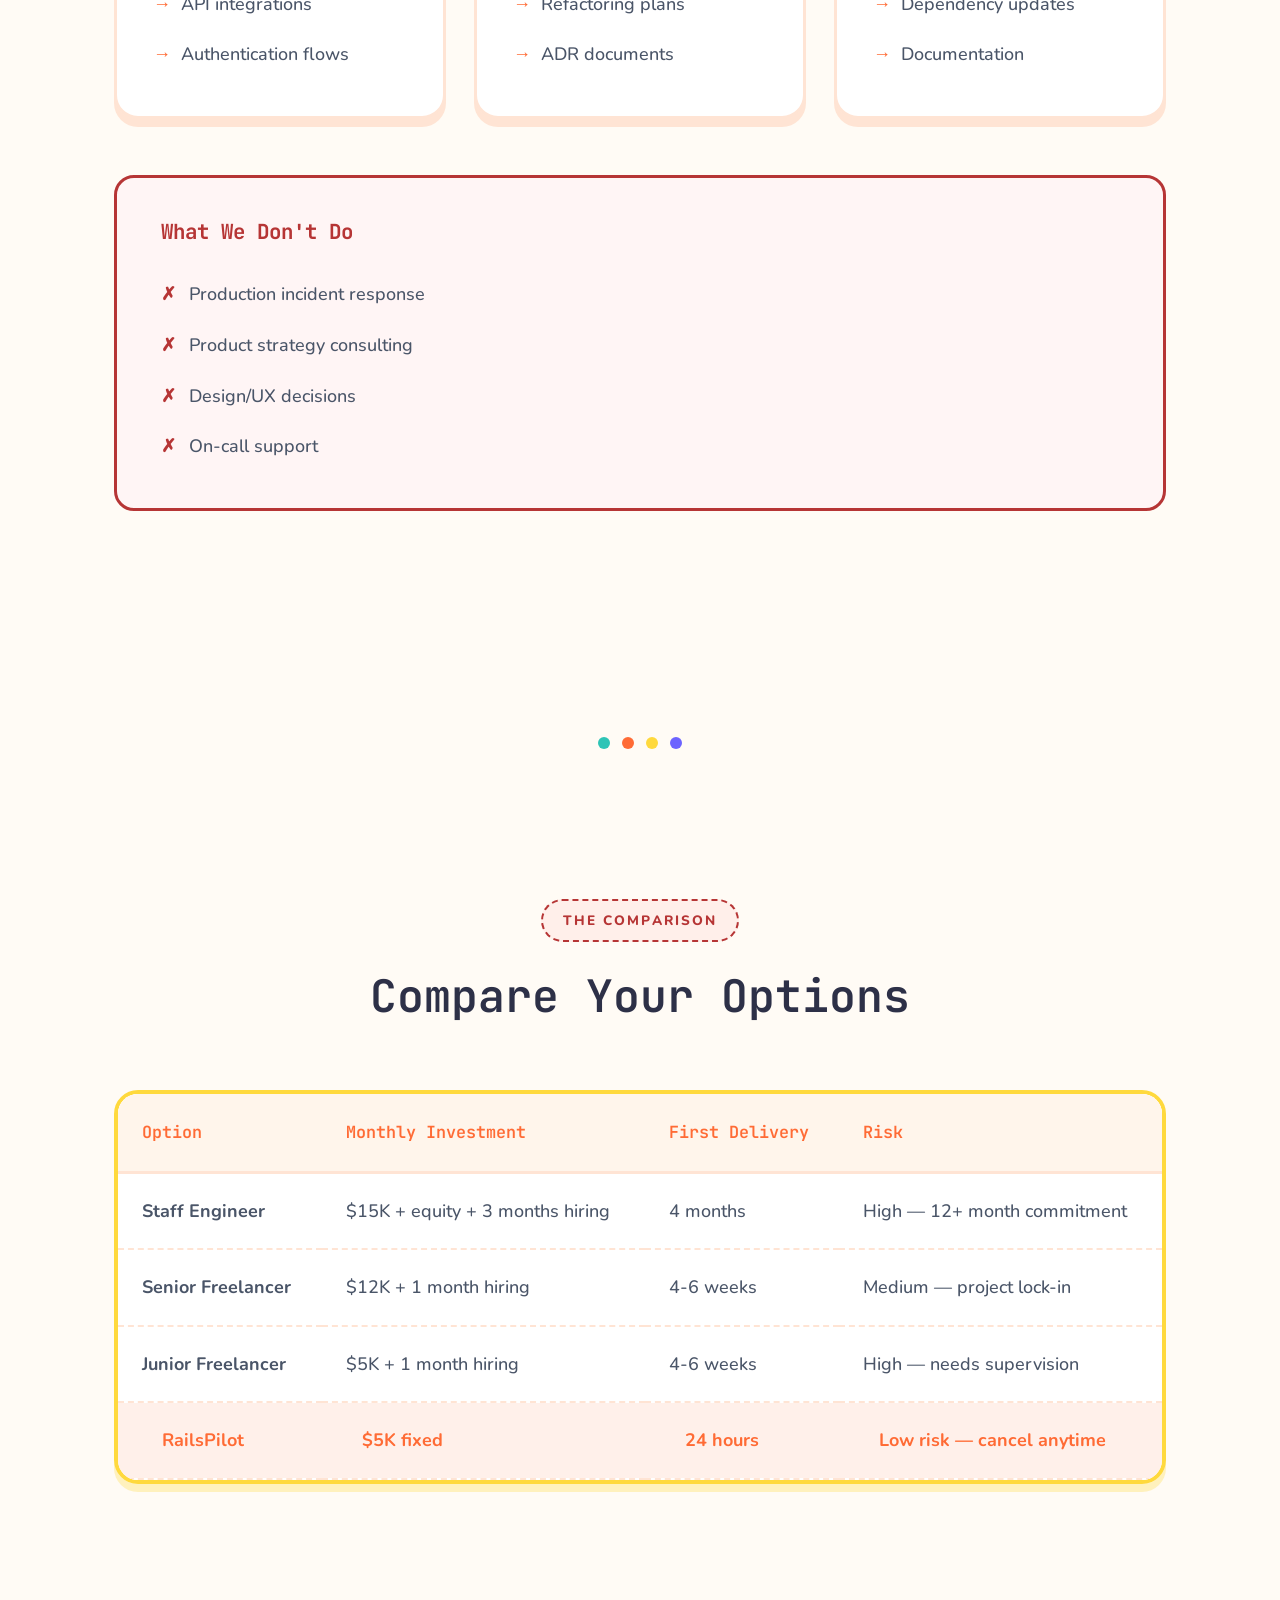
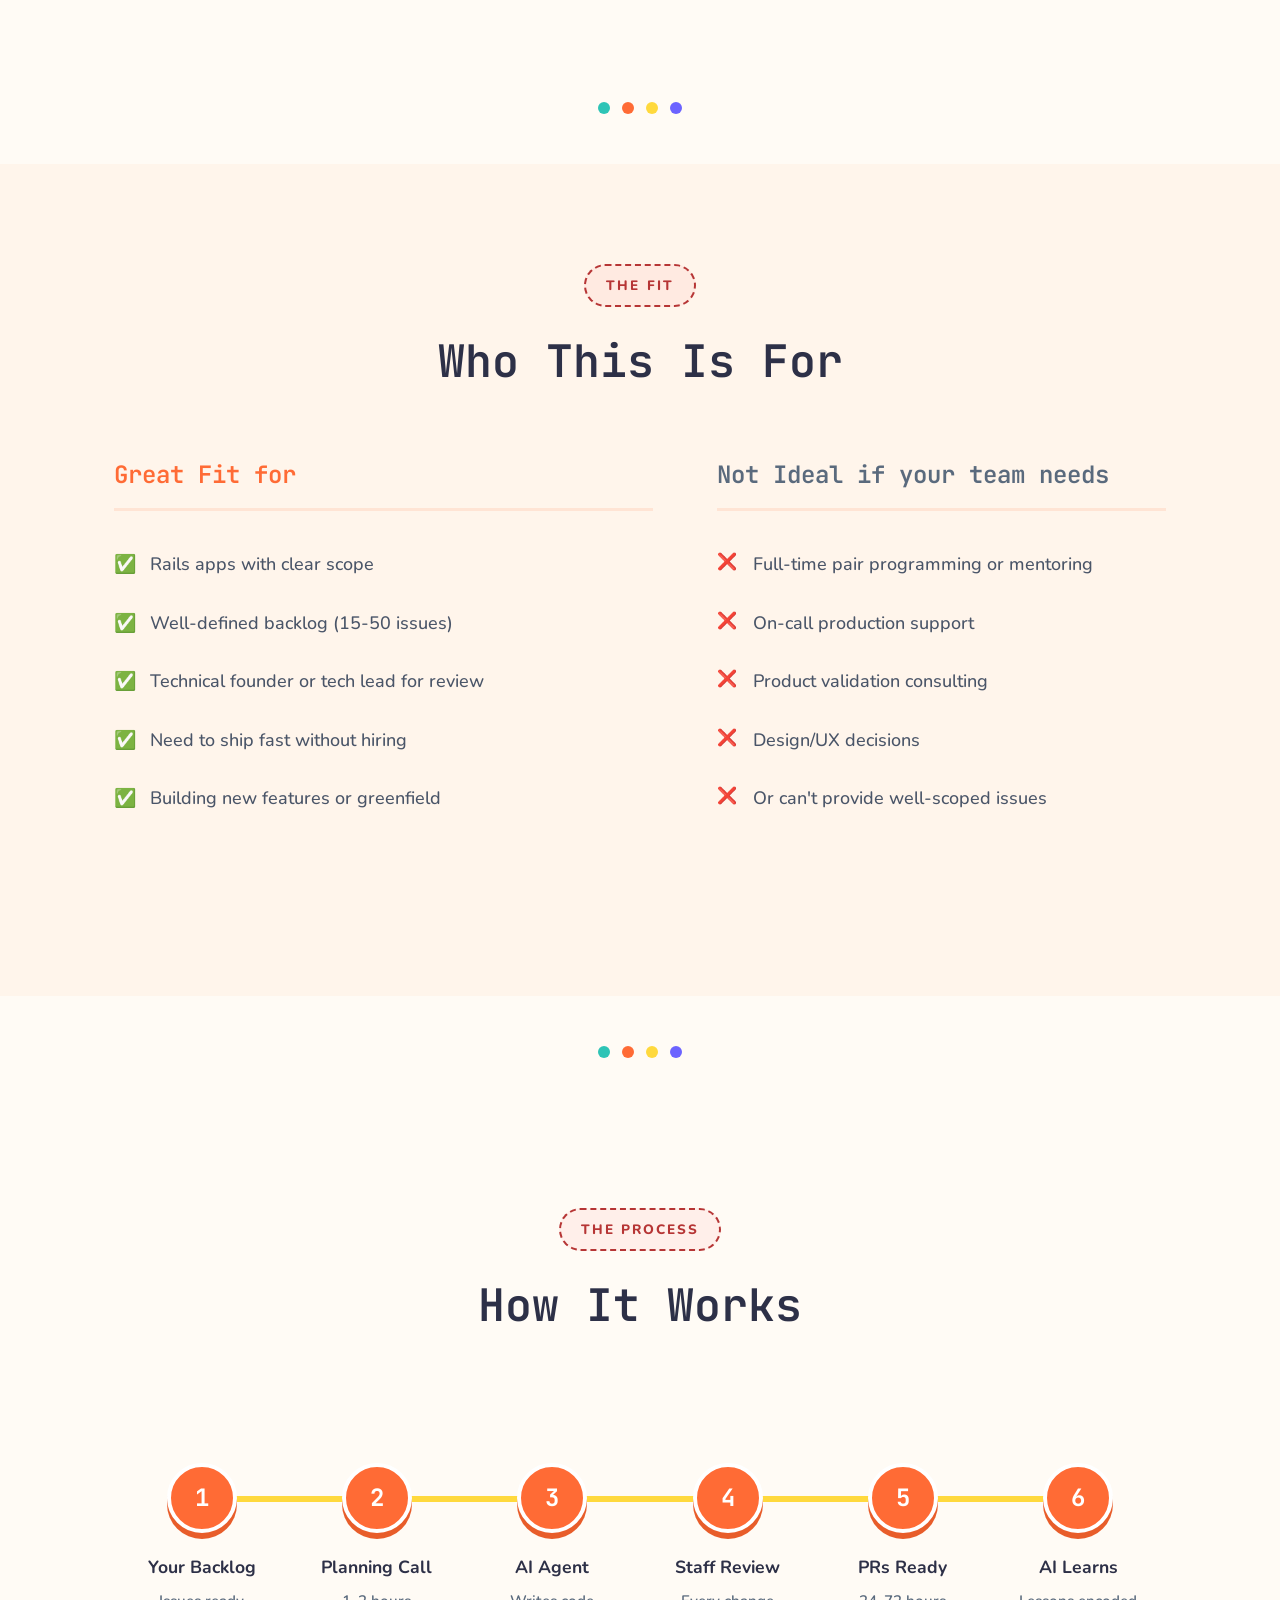
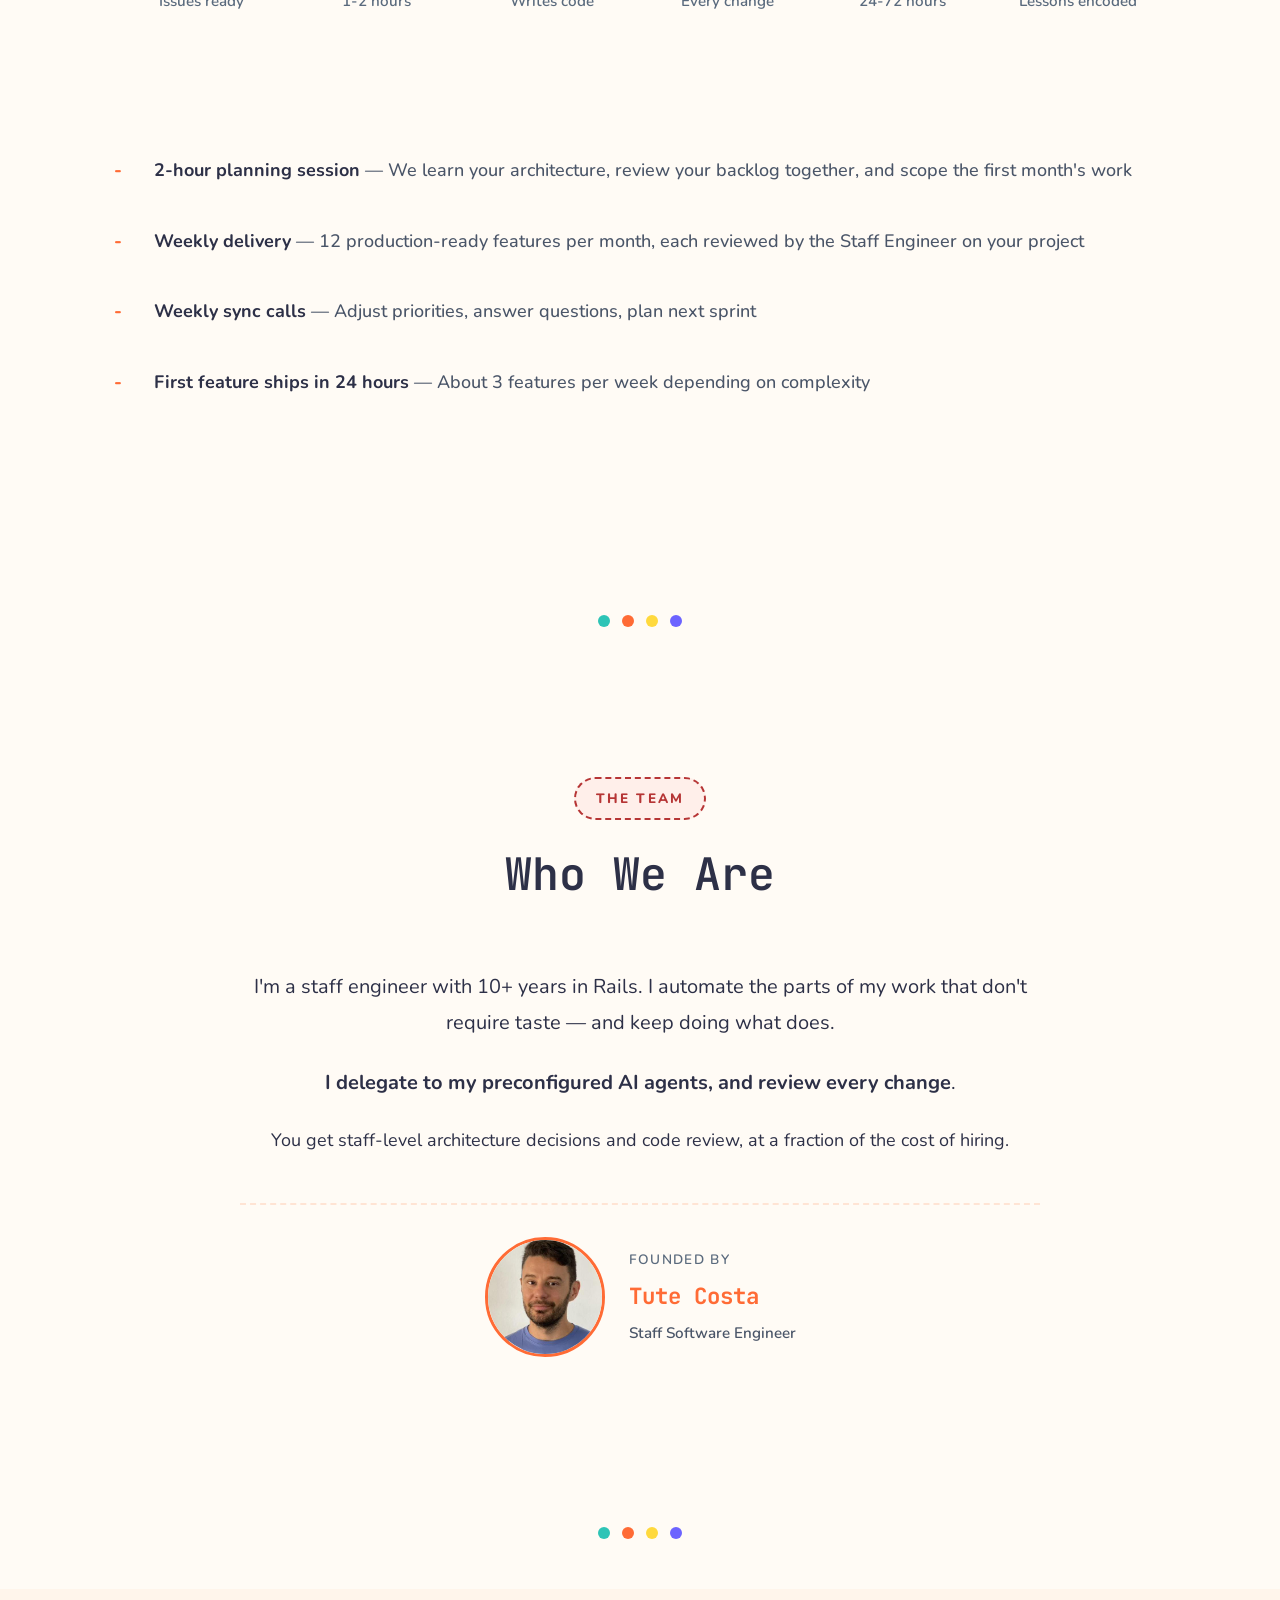
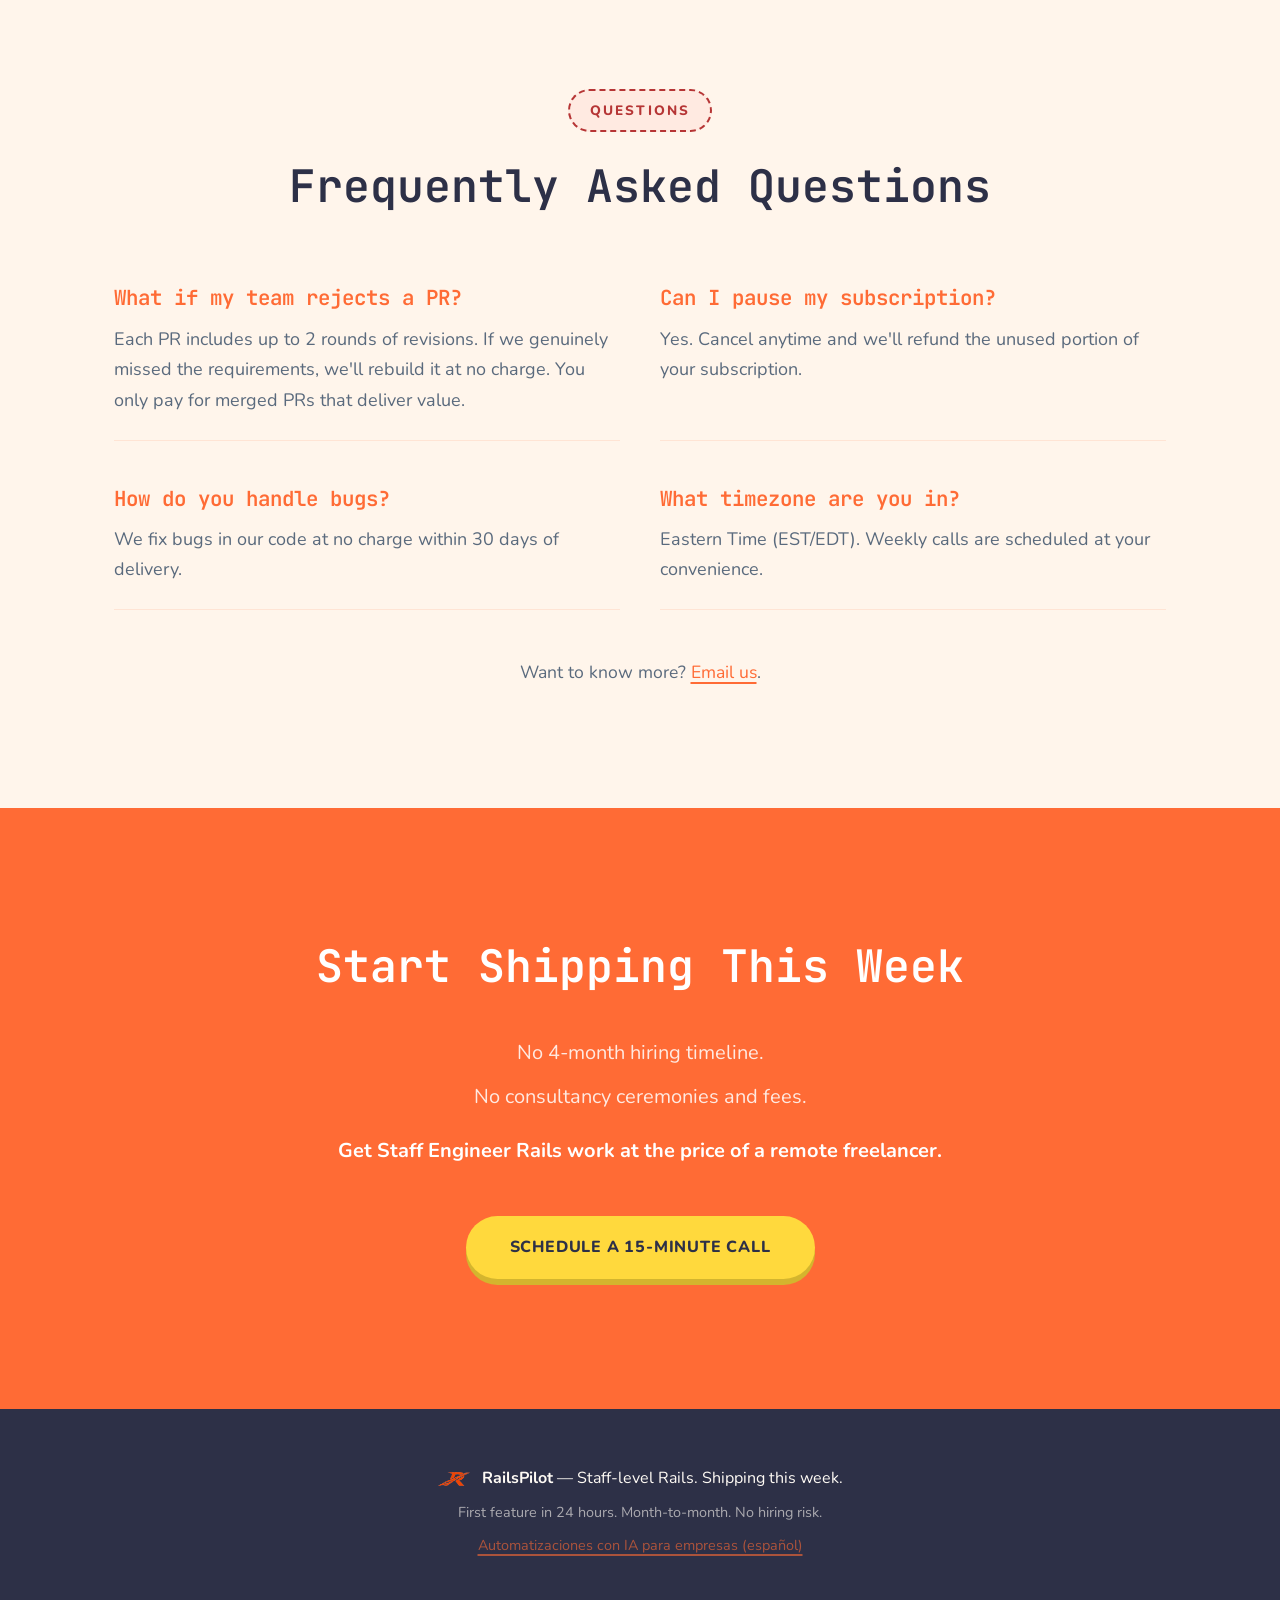
==== commit b496d875: "Fix solo-practice voice mismatch and stray English footer An /impeccable critique of the whole site " ====
--- a/index.html
+++ b/index.html
@@ -44,7 +44,7 @@
           },
           "contactPoint": {
             "@type": "ContactPoint",
-            "email": "tutecosta@gmail.com",
+            "email": "tute@railspilot.ai",
             "contactType": "sales"
           }
         },
@@ -158,7 +158,7 @@
           <ul class="feature-list">
             <li><strong>Weekly calls</strong> — Tell us what you need</li>
             <li><strong>First feature within 24 hours</strong> of our engagement</li>
-            <li><strong>Staff Engineer review</strong> on every Pull Request (10+ years Rails experience each)</li>
+            <li><strong>Staff Engineer review</strong> on every Pull Request (10+ years Rails experience)</li>
             <li><strong>TDD enforced</strong> —
               red <span class="arrow">→</span>
               green <span class="arrow">→</span>
@@ -169,14 +169,24 @@
           </ul>
 
           <div class="pricing-display">
-            <span class="price">$4,000<span class="price-period">/mo</span></span>
-            <span class="price-note">$350 per additional feature</span>
+            <span class="price">$5,000<span class="price-period">/mo</span></span>
+            <span class="price-note">$500 per additional feature</span>
           </div>
         </div>
 
         <h3 class="subsection-title">What We Build</h3>
 
         <div class="grid-symmetric">
+          <div class="card">
+            <h4>Features</h4>
+            <ul>
+              <li>CRUD endpoints</li>
+              <li>Admin interfaces</li>
+              <li>Background jobs</li>
+              <li>API integrations</li>
+              <li>Authentication flows</li>
+            </ul>
+          </div>
           <div class="card">
             <h4>Architecture</h4>
             <ul>
@@ -185,16 +195,6 @@
               <li>Design Systems</li>
               <li>Refactoring plans</li>
               <li>ADR documents</li>
-            </ul>
-          </div>
-          <div class="card">
-            <h4>Features</h4>
-            <ul>
-              <li>CRUD endpoints</li>
-              <li>Admin interfaces</li>
-              <li>Background jobs</li>
-              <li>API integrations</li>
-              <li>Authentication flows</li>
             </ul>
           </div>
           <div class="card">
@@ -261,7 +261,7 @@
               </tr>
               <tr class="highlight-row">
                 <td><strong>RailsPilot</strong></td>
-                <td><strong>$4K fixed</strong></td>
+                <td><strong>$5K fixed</strong></td>
                 <td><strong>24 hours</strong></td>
                 <td><strong>Low risk — cancel anytime</strong></td>
               </tr>
@@ -373,11 +373,11 @@
 
         <div class="about-content">
           <p class="about-lead">
-            We're staff engineers with 10+ years in Rails. We automate the parts of our work that don't require taste — and keep doing what does.
+            I'm a staff engineer with 10+ years in Rails. I automate the parts of my work that don't require taste — and keep doing what does.
           </p>
 
           <p class="about-lead">
-            <strong>We delegate to our preconfigured AI agents, and review every change</strong>.
+            <strong>I delegate to my preconfigured AI agents, and review every change</strong>.
           </p>
 
           <p>
@@ -430,7 +430,7 @@
         </div>
 
         <p class="contact-note">
-          Want to know more? <a href="mailto:tutecosta@gmail.com">Email us</a>.
+          Want to know more? <a href="mailto:tute@railspilot.ai">Email us</a>.
         </p>
       </div>
     </section>
@@ -441,16 +441,6 @@
         <p class="cta-text">No 4-month hiring timeline.</p>
         <p class="cta-text">No consultancy ceremonies and fees.</p>
         <p class="cta-text highlight">Get Staff Engineer Rails work at the price of a remote freelancer.</p>
-
-        <div class="pilot-box">
-          <h3>2-Week Pilot: $2,500</h3>
-          <ul class="feature-list">
-            <li>5 tasks from your backlog</li>
-            <li>See our quality before you commit</li>
-            <li>Production-ready, staff-reviewed code in your repo</li>
-            <li>Money back guarantee if you're not satisfied</li>
-          </ul>
-        </div>
 
         <a href="https://calendar.app.google/mgPEnSCgCAgNUo5E7" class="btn btn-gold">Schedule a 15-Minute Call</a>
       </div>
--- a/styles.css
+++ b/styles.css
@@ -7,11 +7,11 @@
   --secondary: #FFD93D;
   --accent: #6C63FF;
   --teal: #2EC4B6;
-  --coral: #FF8585;
+  --coral: #B63535;
   --pink: #FF6B9D;
   --text: #2D3047;
   --text-light: #4A5568;
-  --muted: #718096;
+  --muted: #5A6A7D;
   --border: #FFE4D4;
 }
 
@@ -935,30 +935,6 @@
   text-align: left;
 }
 
-.pilot-box {
-  background: white;
-  padding: 48px;
-  max-width: 600px;
-  margin: 48px auto;
-  border-radius: 24px;
-  box-shadow: 0 8px 0 var(--primary-dark);
-}
-
-.pilot-box h3 {
-  color: var(--primary);
-  text-align: center;
-  margin-bottom: 28px;
-}
-
-.pilot-box .feature-list li {
-  color: var(--text-light);
-}
-
-.pilot-box .feature-list li::before {
-  content: '—';
-  color: var(--secondary);
-}
-
 /* Footer */
 footer {
   background: var(--text);
@@ -1013,8 +989,4 @@
   .feature-box {
     padding: 32px 24px;
   }
-
-  .pilot-box {
-    padding: 32px 24px;
-  }
-}
+}
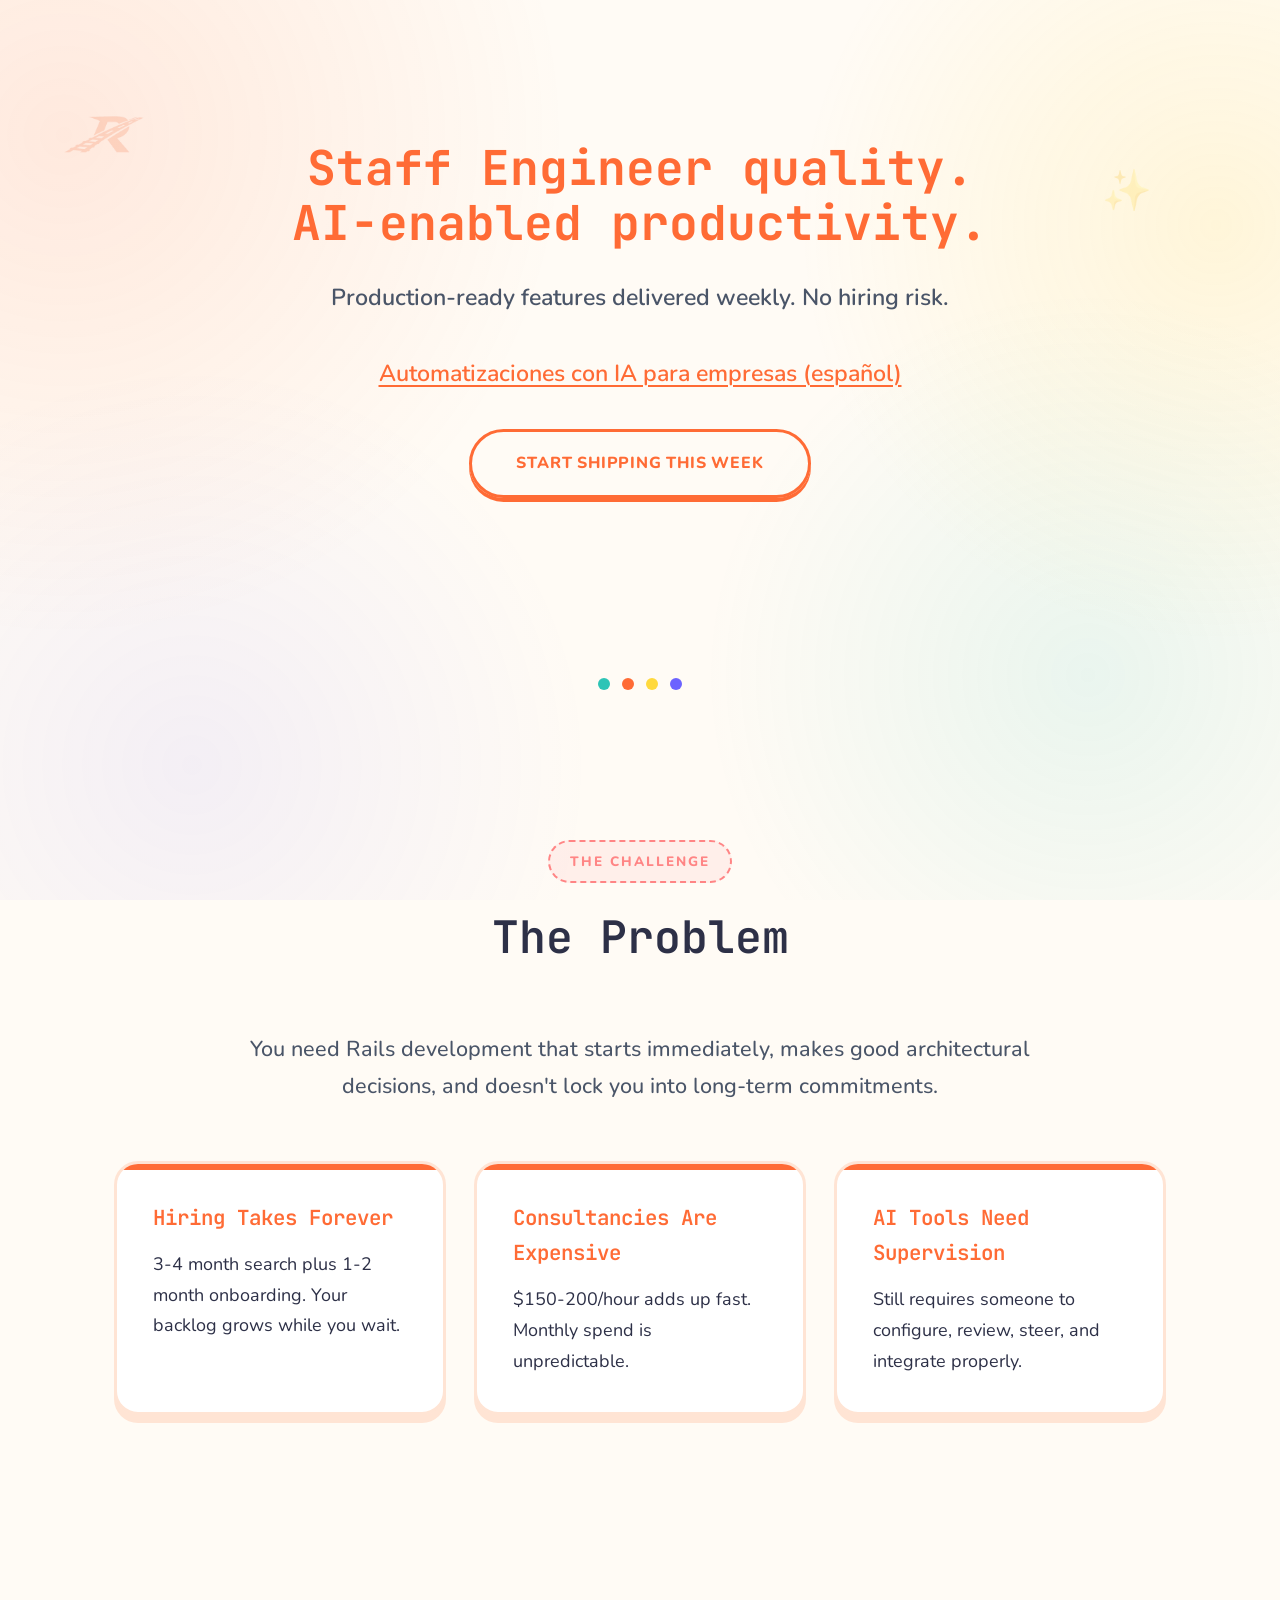
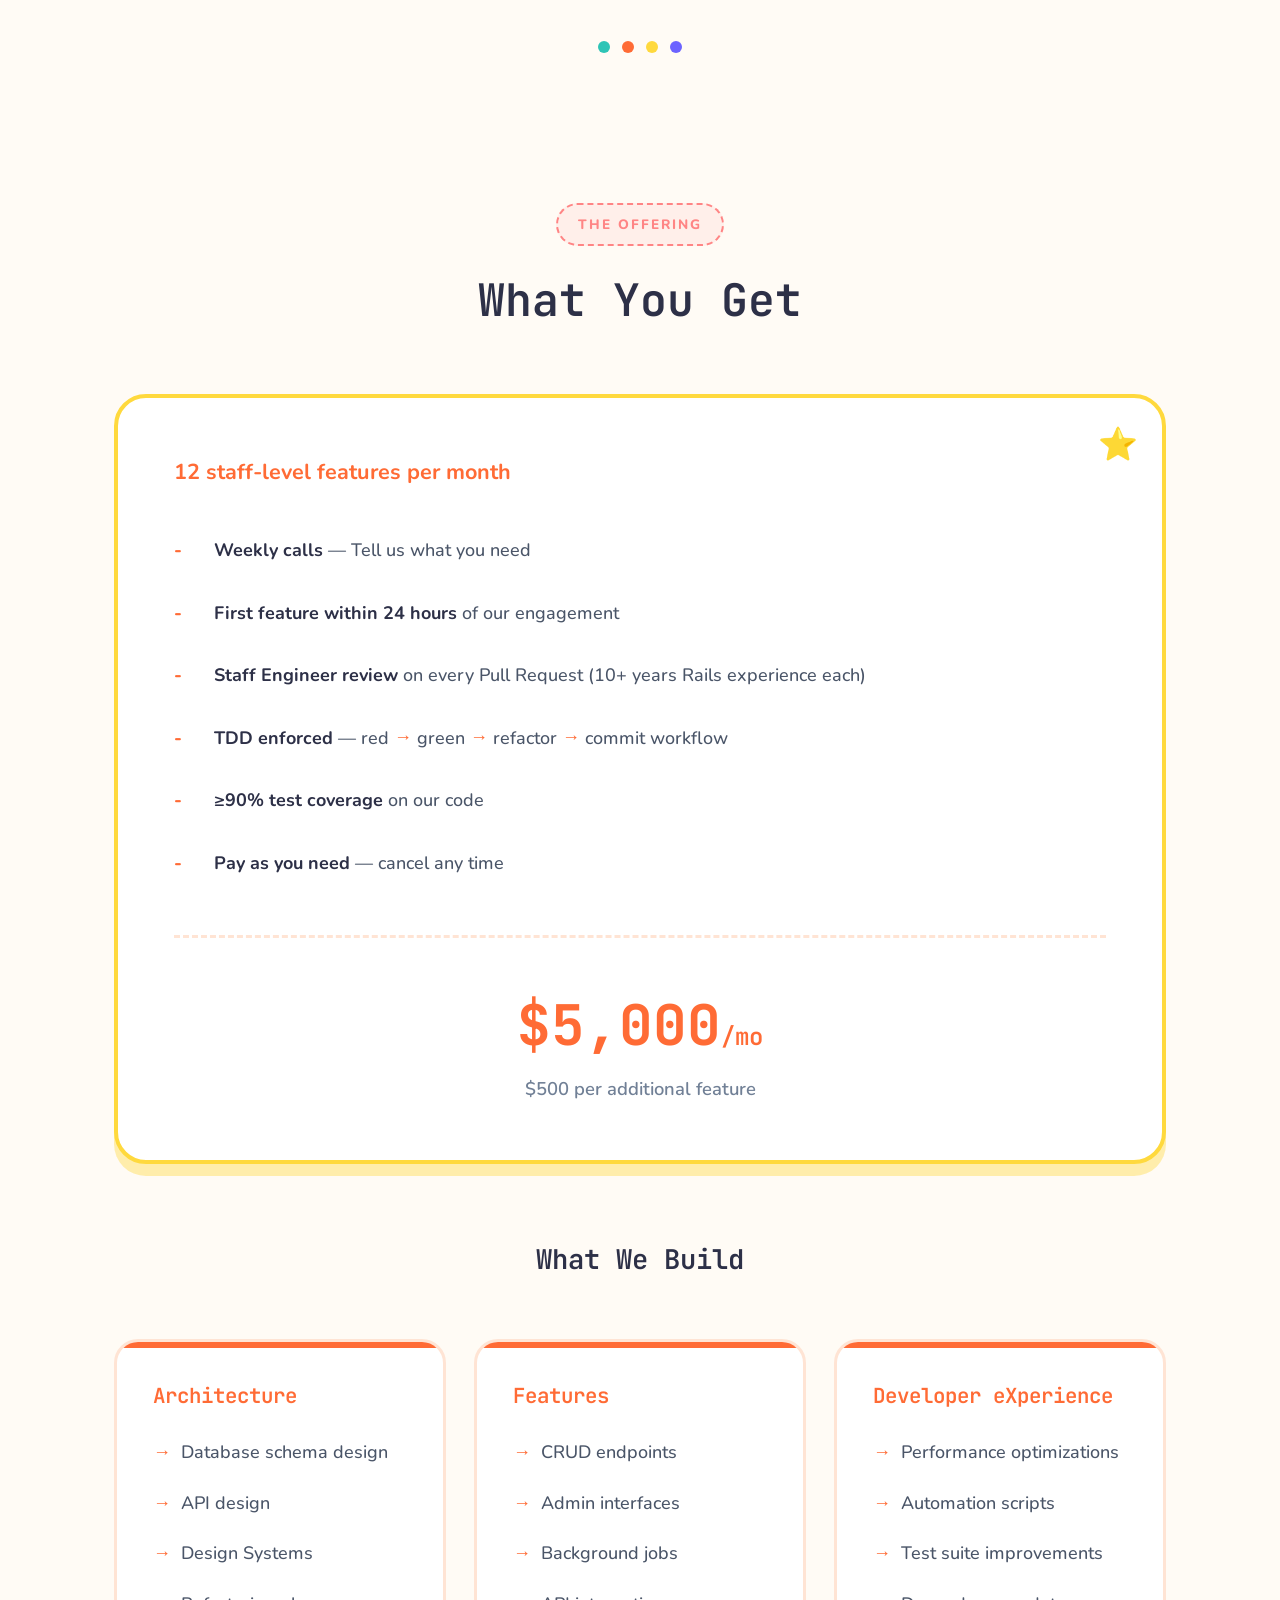
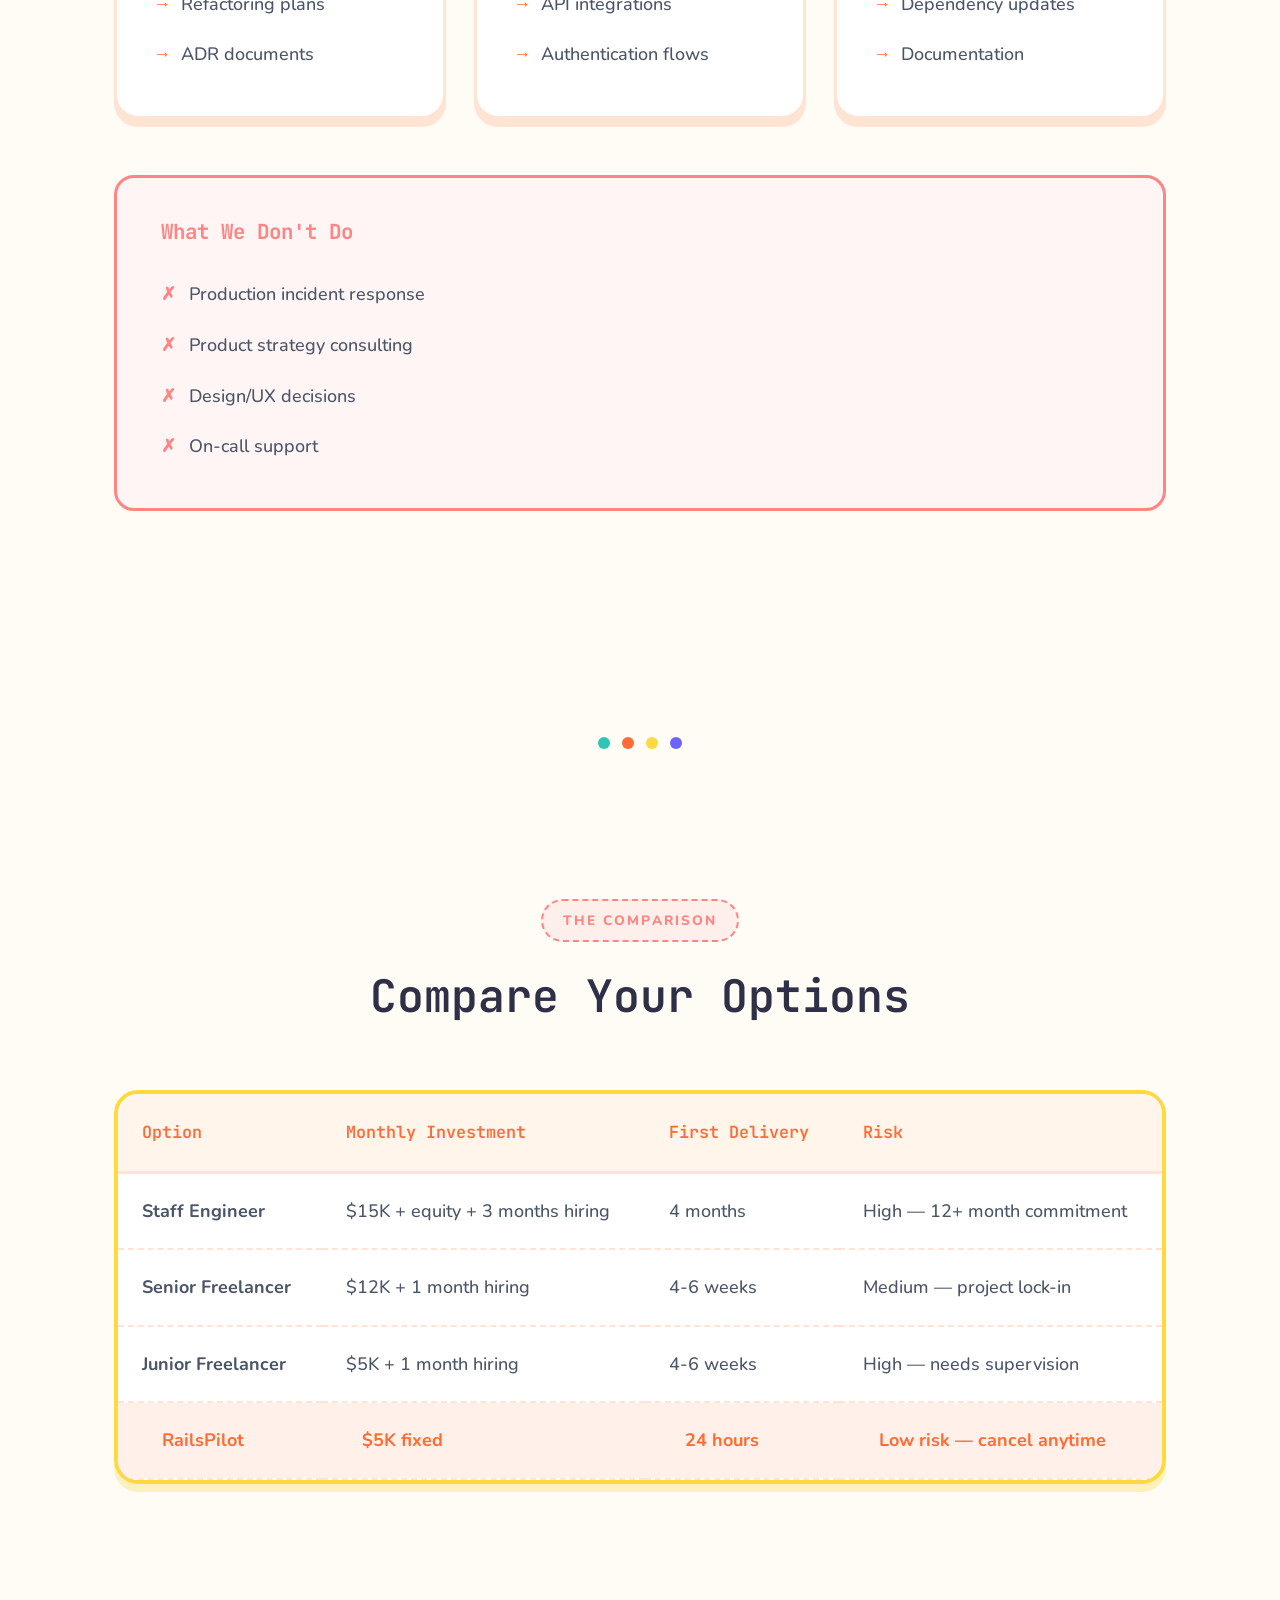
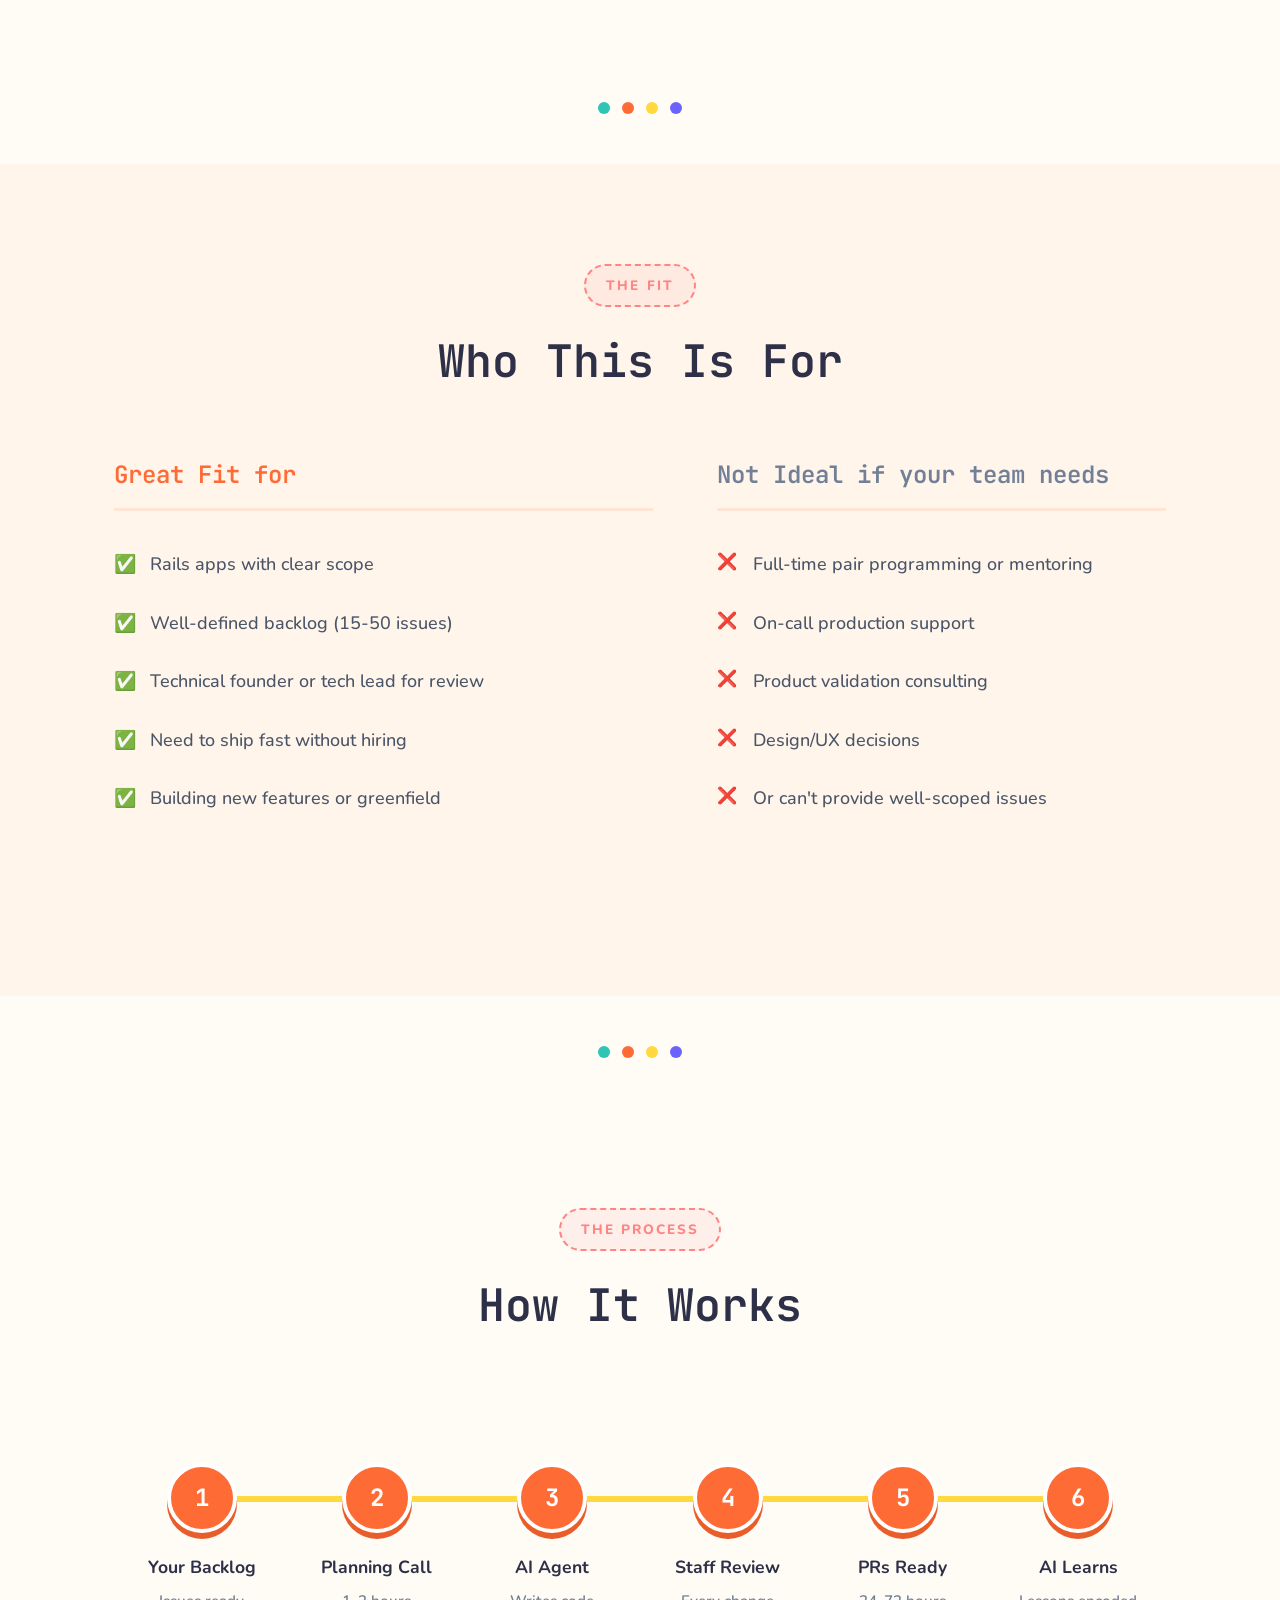
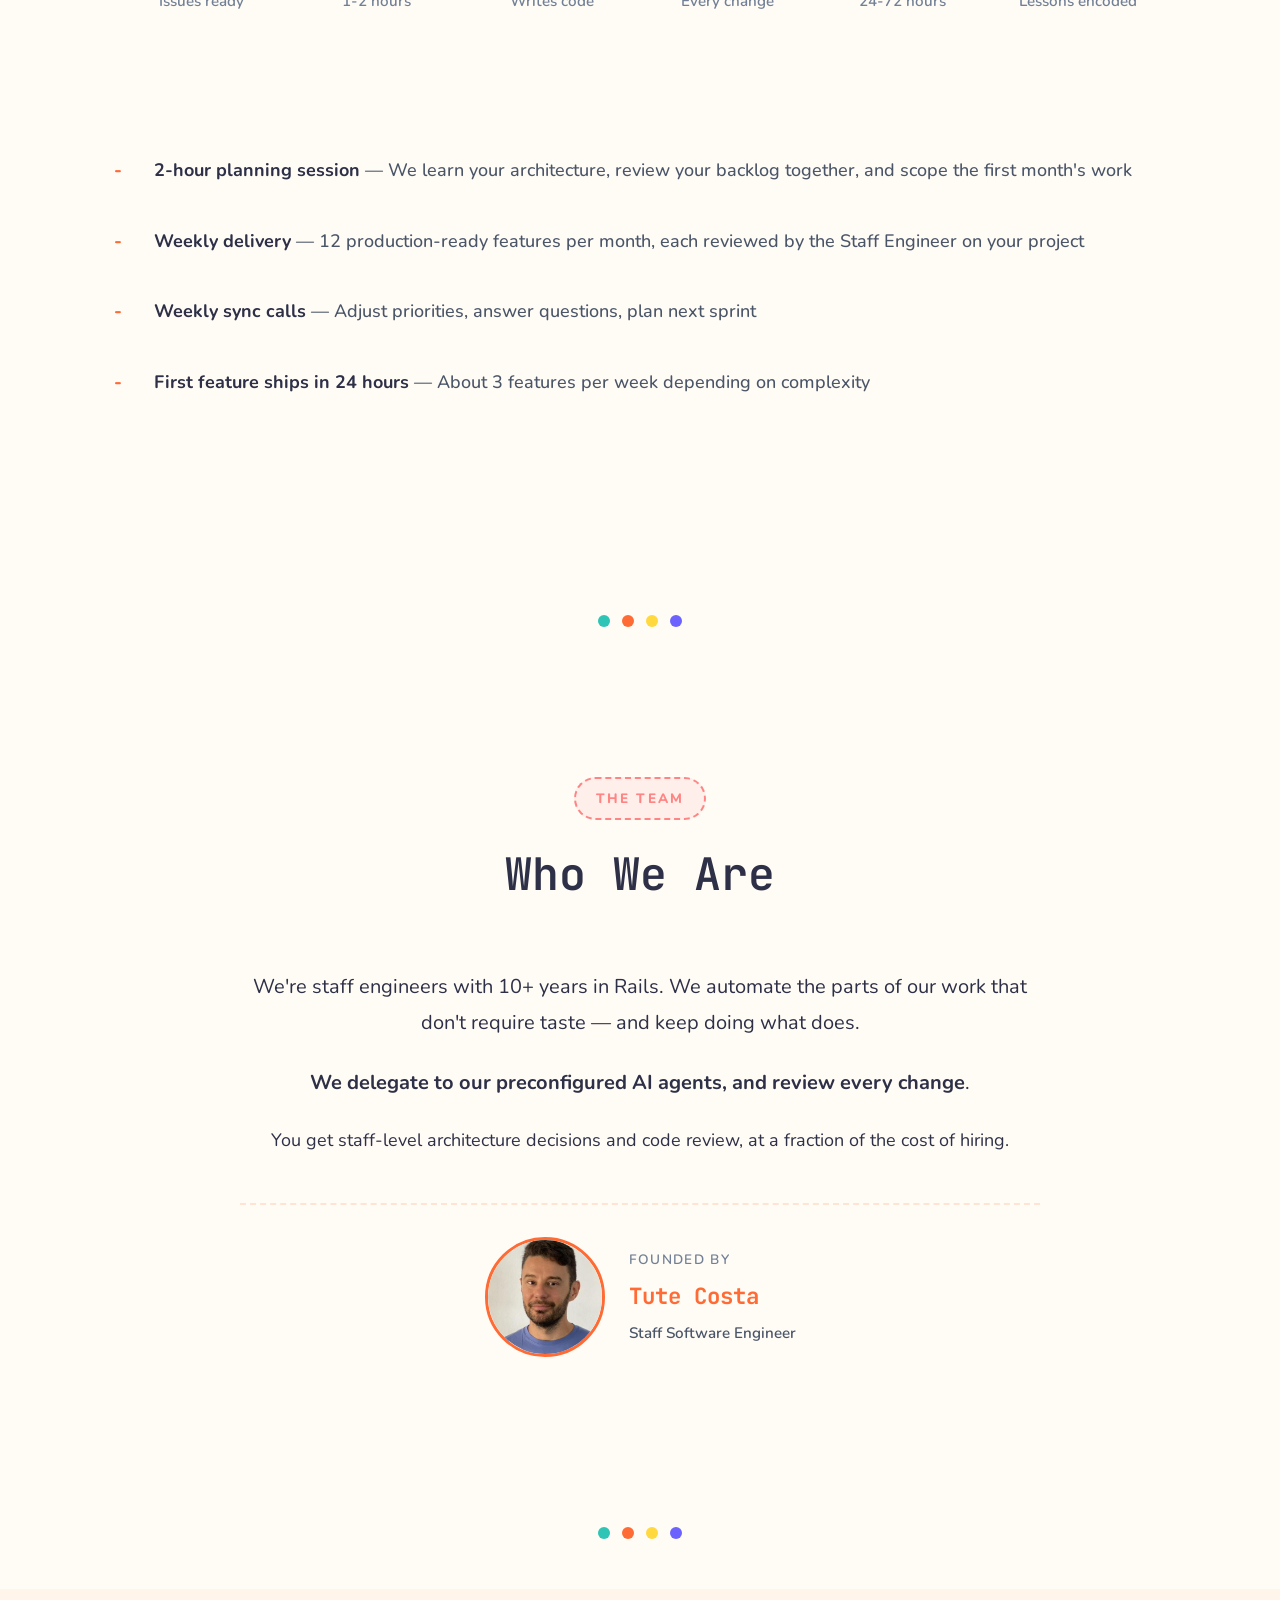
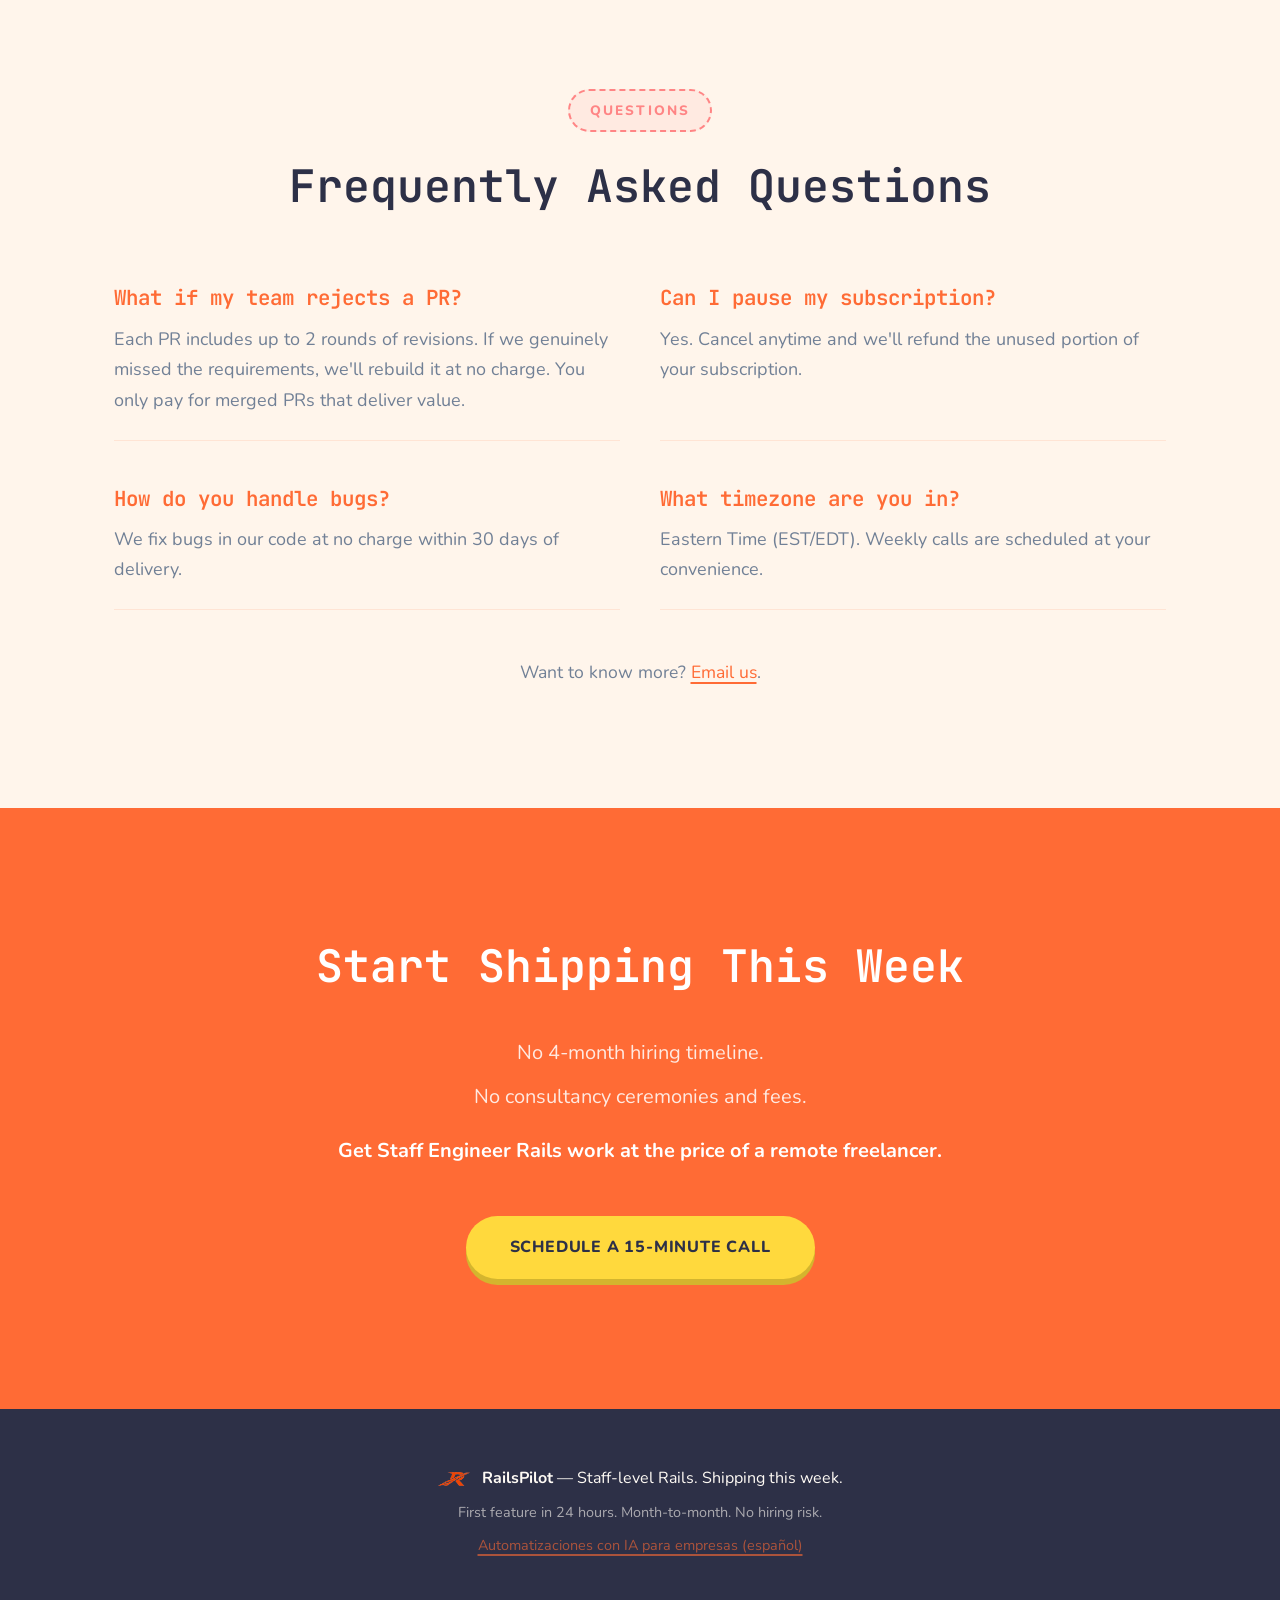
==== commit f1f99cf4: "Raise monthly price to $5,000 Updating pricing across the site, README, and AI-discoverability files" ====
--- a/index.html
+++ b/index.html
@@ -44,7 +44,7 @@
           },
           "contactPoint": {
             "@type": "ContactPoint",
-            "email": "tute@railspilot.ai",
+            "email": "tutecosta@gmail.com",
             "contactType": "sales"
           }
         },
@@ -158,7 +158,7 @@
           <ul class="feature-list">
             <li><strong>Weekly calls</strong> — Tell us what you need</li>
             <li><strong>First feature within 24 hours</strong> of our engagement</li>
-            <li><strong>Staff Engineer review</strong> on every Pull Request (10+ years Rails experience)</li>
+            <li><strong>Staff Engineer review</strong> on every Pull Request (10+ years Rails experience each)</li>
             <li><strong>TDD enforced</strong> —
               red <span class="arrow">→</span>
               green <span class="arrow">→</span>
@@ -178,6 +178,16 @@
 
         <div class="grid-symmetric">
           <div class="card">
+            <h4>Architecture</h4>
+            <ul>
+              <li>Database schema design</li>
+              <li>API design</li>
+              <li>Design Systems</li>
+              <li>Refactoring plans</li>
+              <li>ADR documents</li>
+            </ul>
+          </div>
+          <div class="card">
             <h4>Features</h4>
             <ul>
               <li>CRUD endpoints</li>
@@ -185,16 +195,6 @@
               <li>Background jobs</li>
               <li>API integrations</li>
               <li>Authentication flows</li>
-            </ul>
-          </div>
-          <div class="card">
-            <h4>Architecture</h4>
-            <ul>
-              <li>Database schema design</li>
-              <li>API design</li>
-              <li>Design Systems</li>
-              <li>Refactoring plans</li>
-              <li>ADR documents</li>
             </ul>
           </div>
           <div class="card">
@@ -373,11 +373,11 @@
 
         <div class="about-content">
           <p class="about-lead">
-            I'm a staff engineer with 10+ years in Rails. I automate the parts of my work that don't require taste — and keep doing what does.
+            We're staff engineers with 10+ years in Rails. We automate the parts of our work that don't require taste — and keep doing what does.
           </p>
 
           <p class="about-lead">
-            <strong>I delegate to my preconfigured AI agents, and review every change</strong>.
+            <strong>We delegate to our preconfigured AI agents, and review every change</strong>.
           </p>
 
           <p>
@@ -430,7 +430,7 @@
         </div>
 
         <p class="contact-note">
-          Want to know more? <a href="mailto:tute@railspilot.ai">Email us</a>.
+          Want to know more? <a href="mailto:tutecosta@gmail.com">Email us</a>.
         </p>
       </div>
     </section>
--- a/styles.css
+++ b/styles.css
@@ -7,11 +7,11 @@
   --secondary: #FFD93D;
   --accent: #6C63FF;
   --teal: #2EC4B6;
-  --coral: #B63535;
+  --coral: #FF8585;
   --pink: #FF6B9D;
   --text: #2D3047;
   --text-light: #4A5568;
-  --muted: #5A6A7D;
+  --muted: #718096;
   --border: #FFE4D4;
 }
 
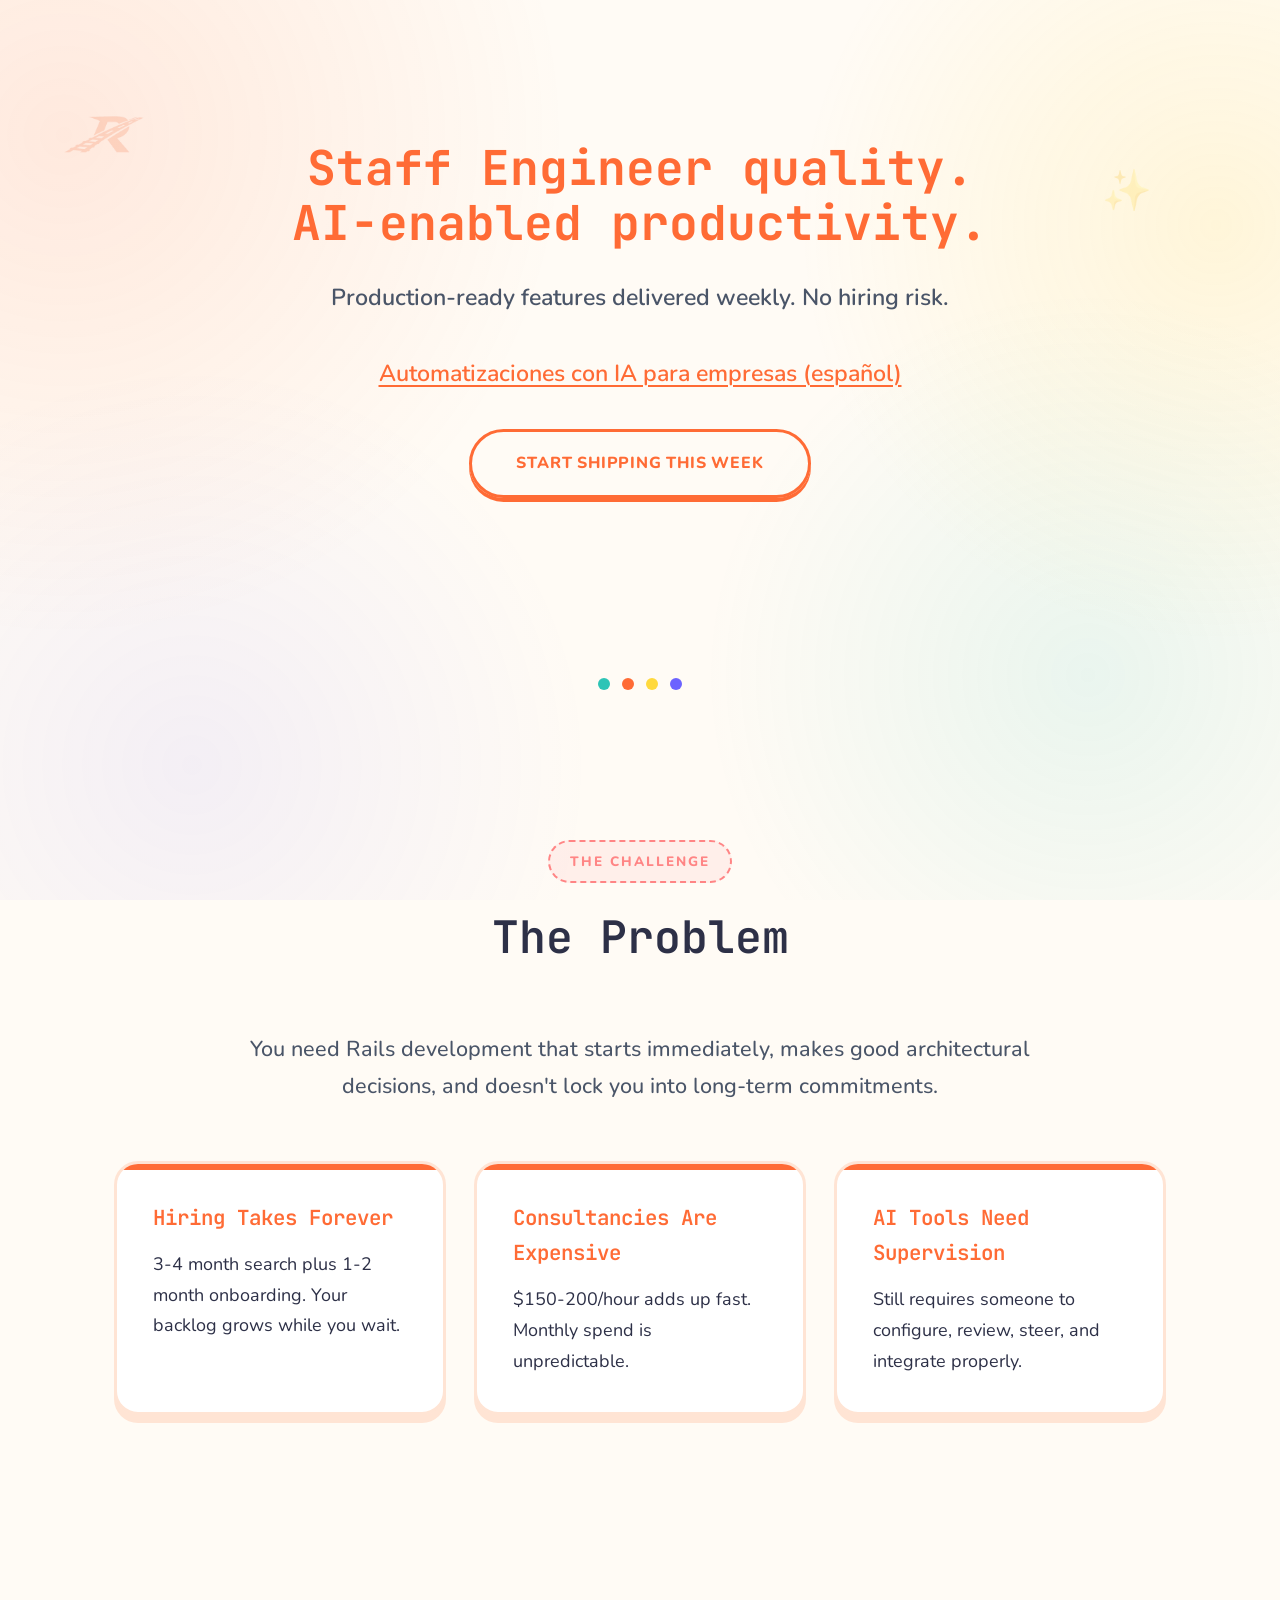
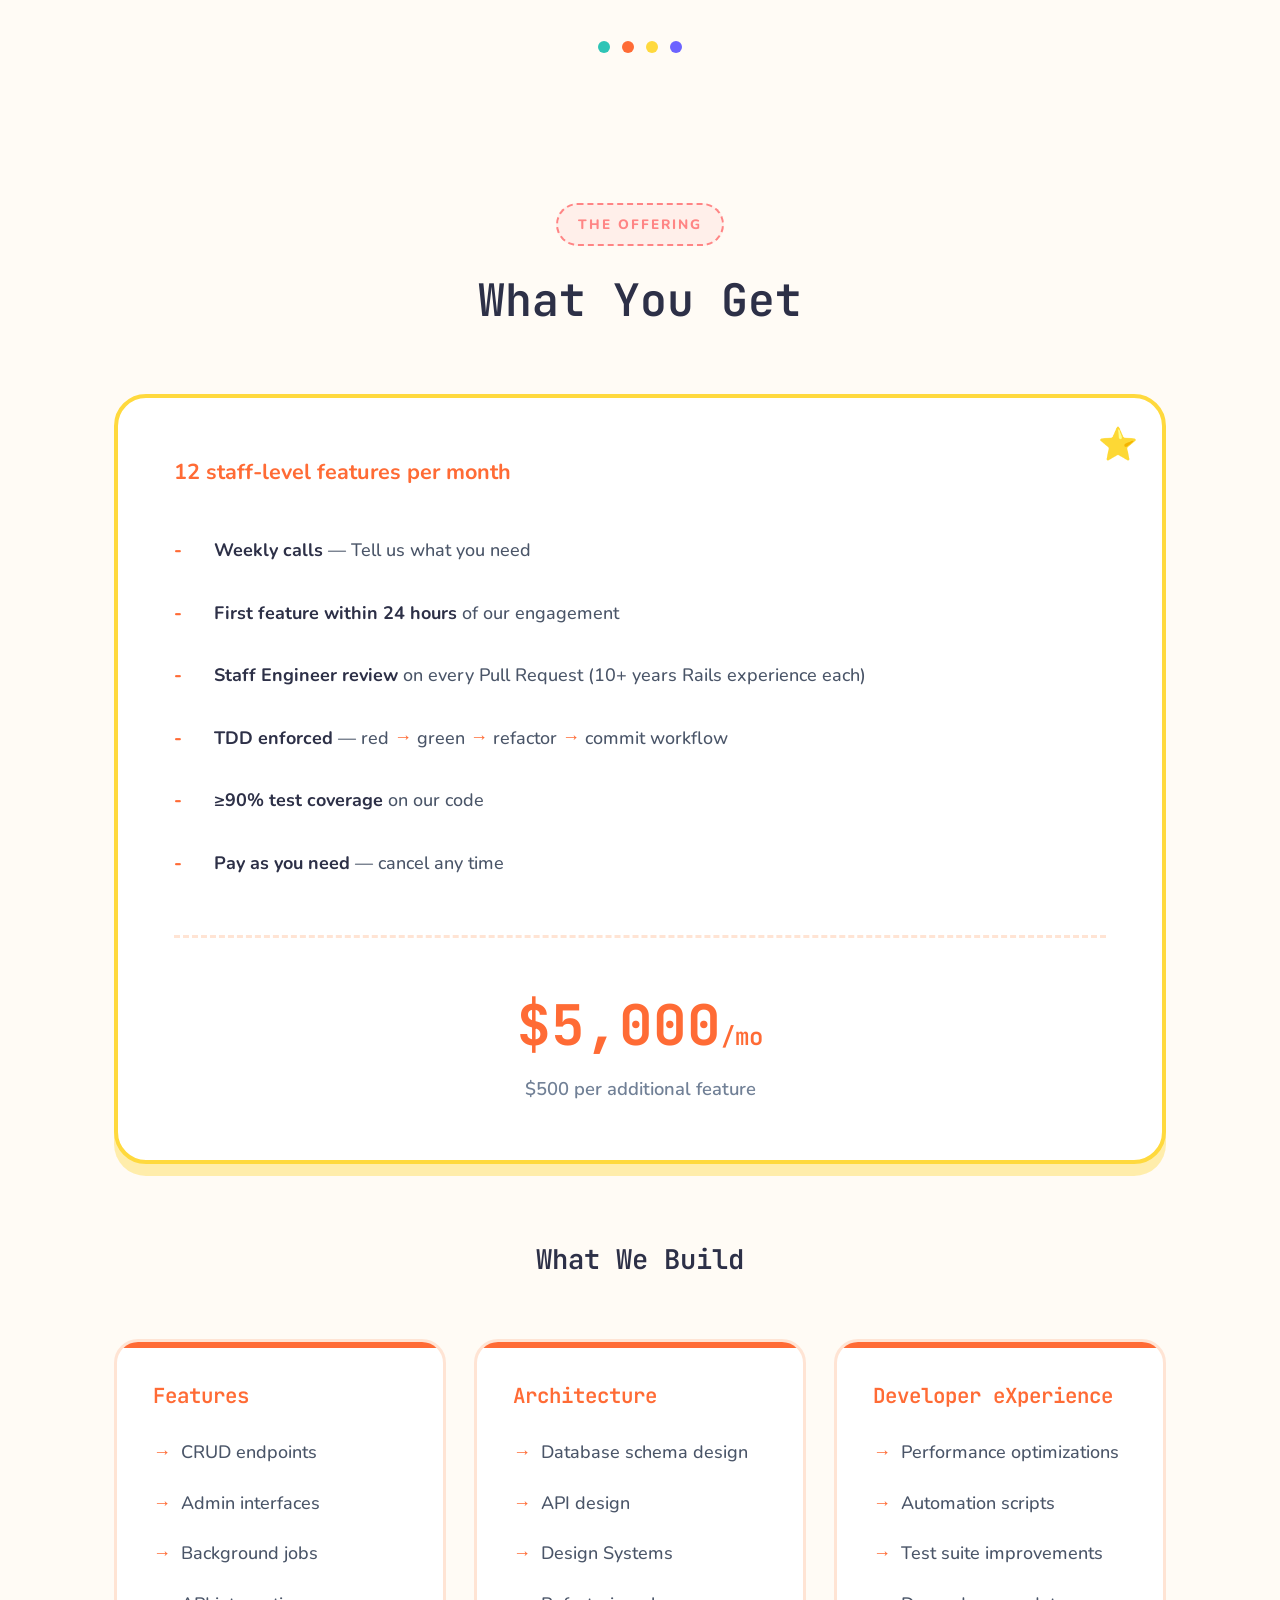
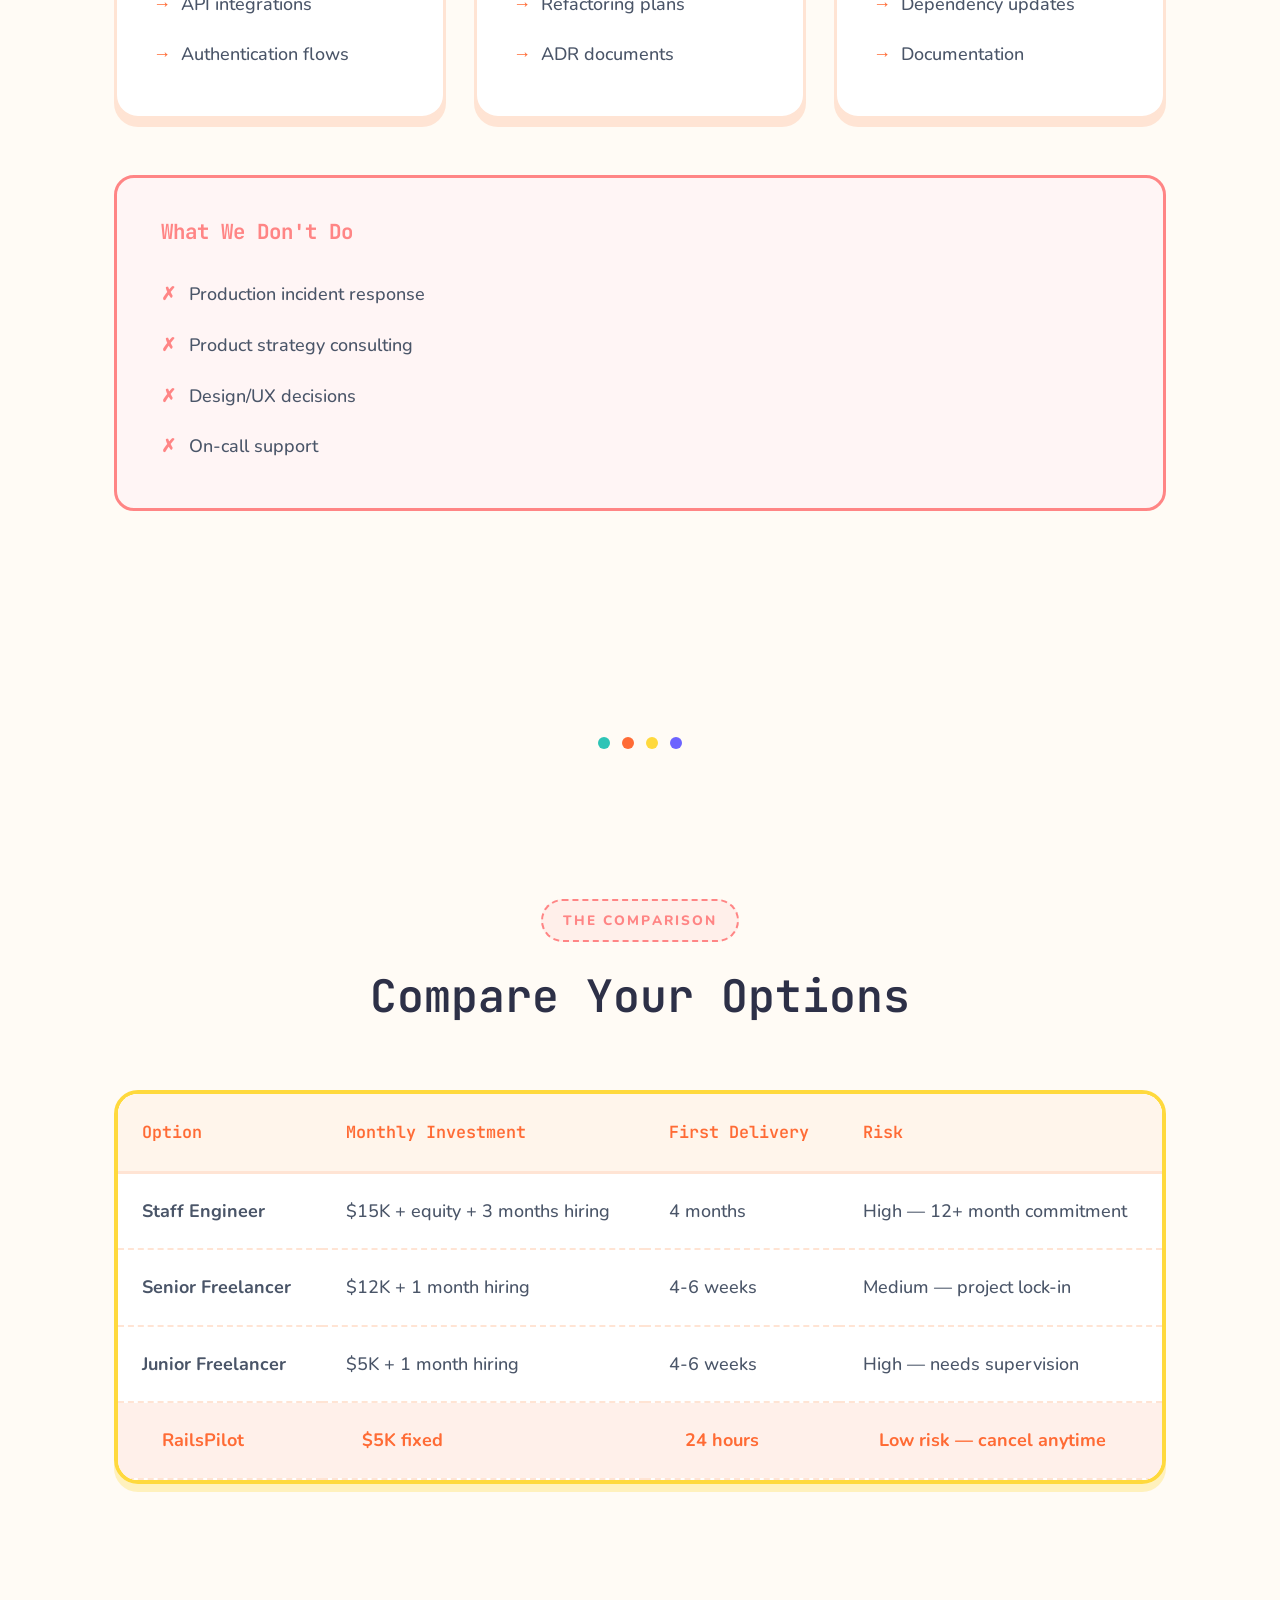
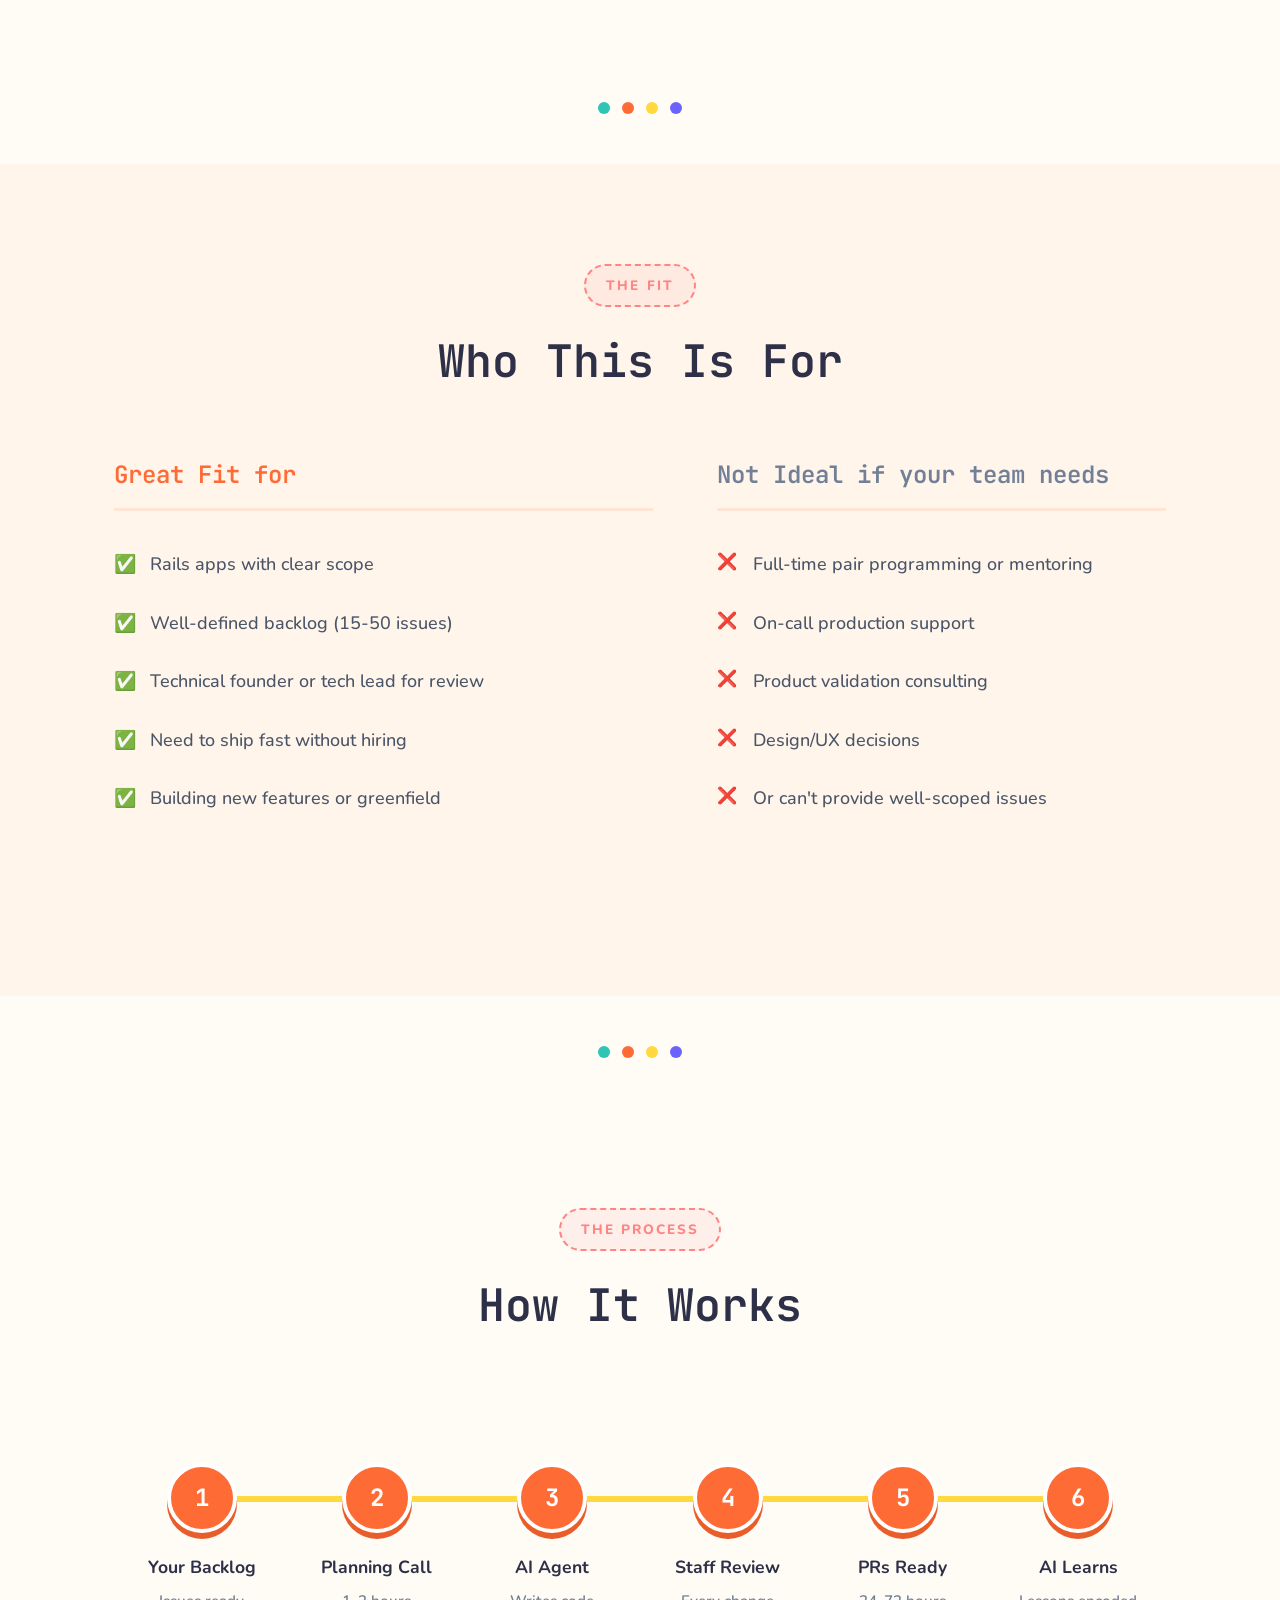
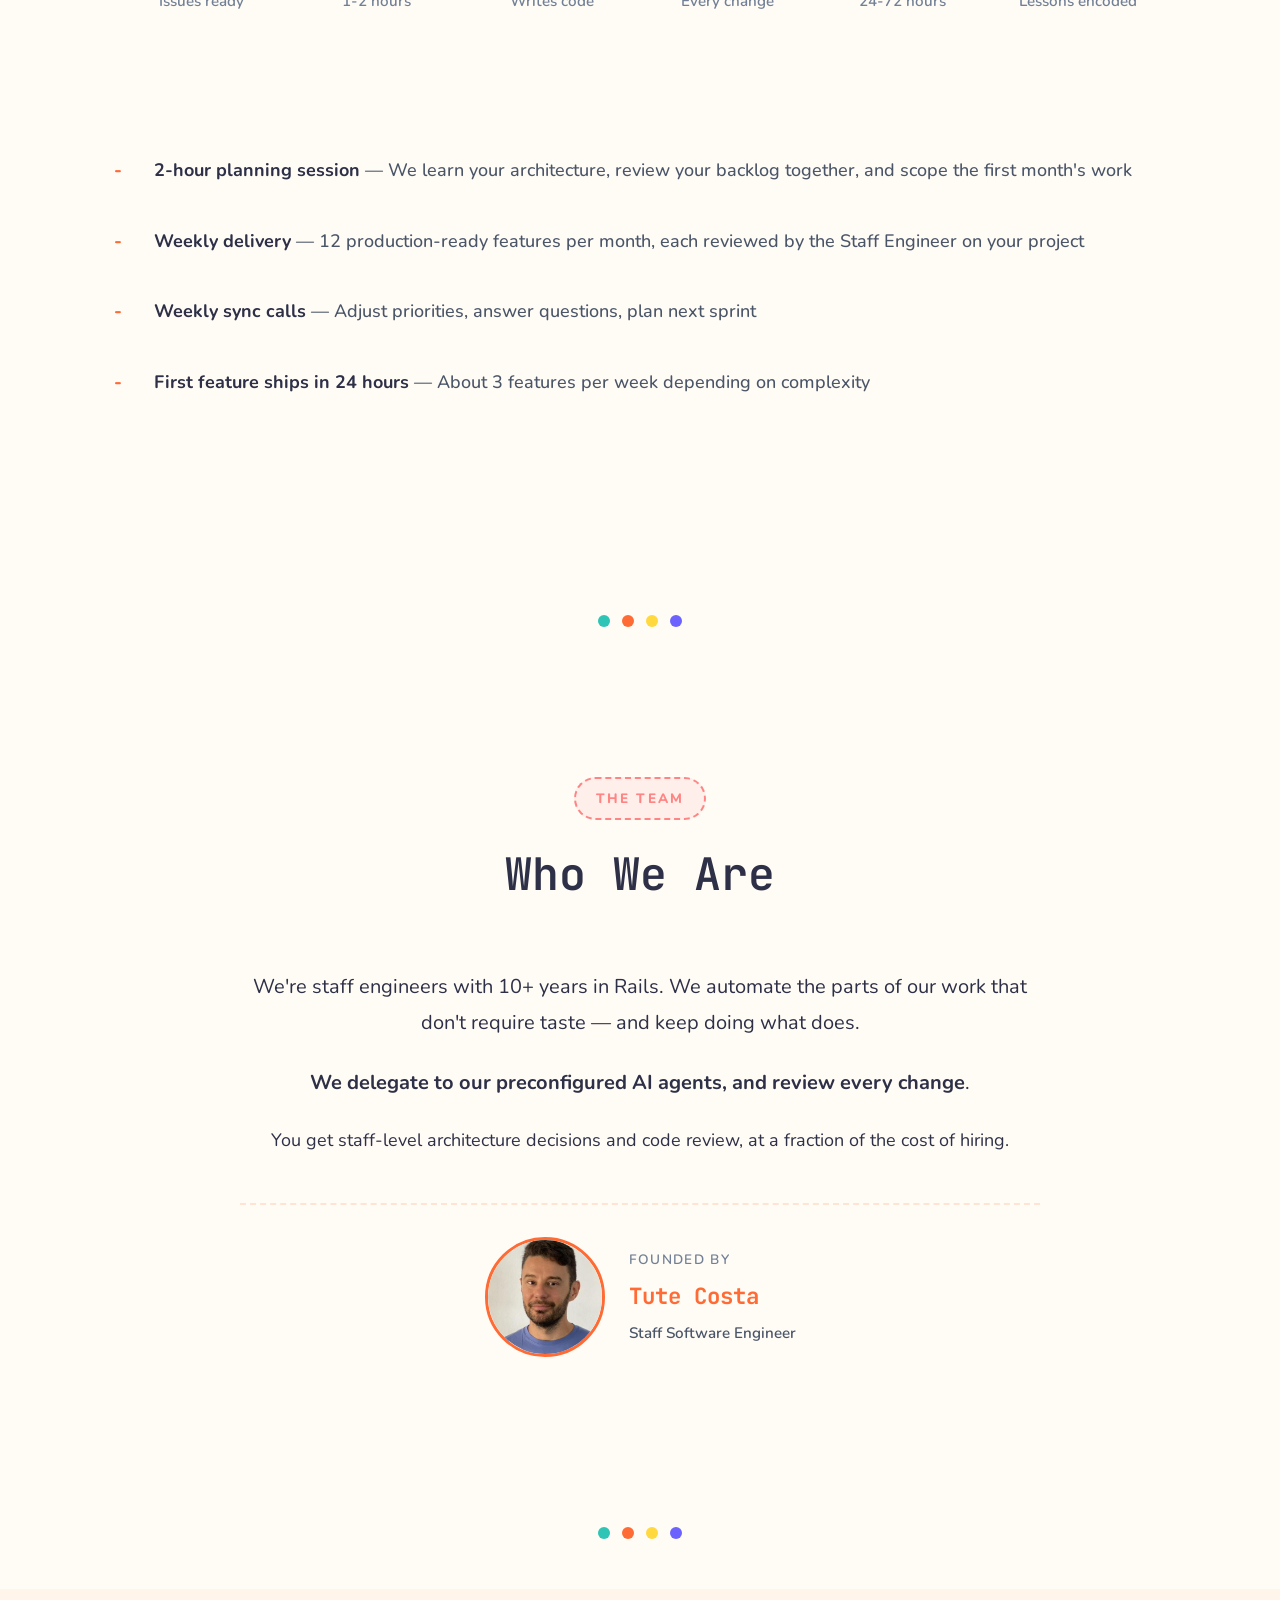
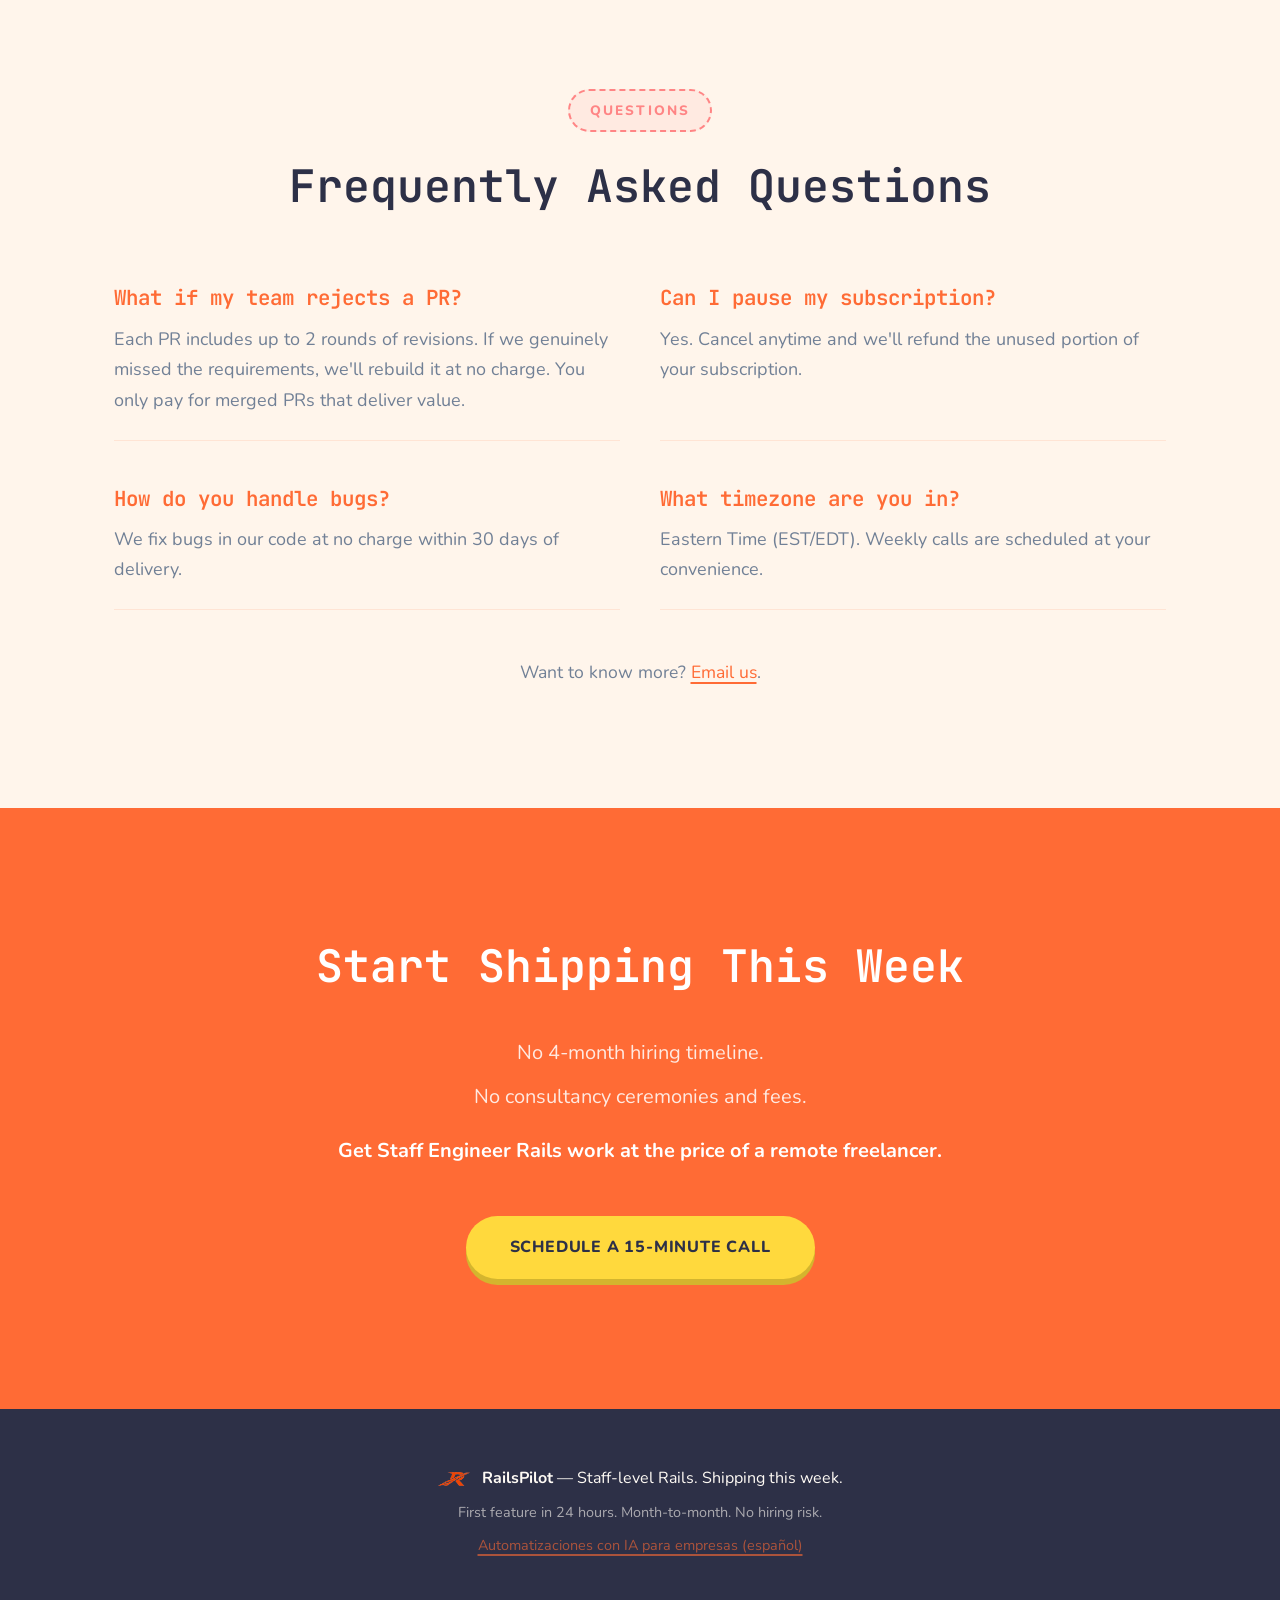
==== commit 09386e87: "Show Features before Architecture in service cards Lead with the more tangible deliverable so visito" ====
--- a/index.html
+++ b/index.html
@@ -44,7 +44,7 @@
           },
           "contactPoint": {
             "@type": "ContactPoint",
-            "email": "tutecosta@gmail.com",
+            "email": "tute@railspilot.ai",
             "contactType": "sales"
           }
         },
@@ -178,6 +178,16 @@
 
         <div class="grid-symmetric">
           <div class="card">
+            <h4>Features</h4>
+            <ul>
+              <li>CRUD endpoints</li>
+              <li>Admin interfaces</li>
+              <li>Background jobs</li>
+              <li>API integrations</li>
+              <li>Authentication flows</li>
+            </ul>
+          </div>
+          <div class="card">
             <h4>Architecture</h4>
             <ul>
               <li>Database schema design</li>
@@ -185,16 +195,6 @@
               <li>Design Systems</li>
               <li>Refactoring plans</li>
               <li>ADR documents</li>
-            </ul>
-          </div>
-          <div class="card">
-            <h4>Features</h4>
-            <ul>
-              <li>CRUD endpoints</li>
-              <li>Admin interfaces</li>
-              <li>Background jobs</li>
-              <li>API integrations</li>
-              <li>Authentication flows</li>
             </ul>
           </div>
           <div class="card">
@@ -430,7 +430,7 @@
         </div>
 
         <p class="contact-note">
-          Want to know more? <a href="mailto:tutecosta@gmail.com">Email us</a>.
+          Want to know more? <a href="mailto:tute@railspilot.ai">Email us</a>.
         </p>
       </div>
     </section>
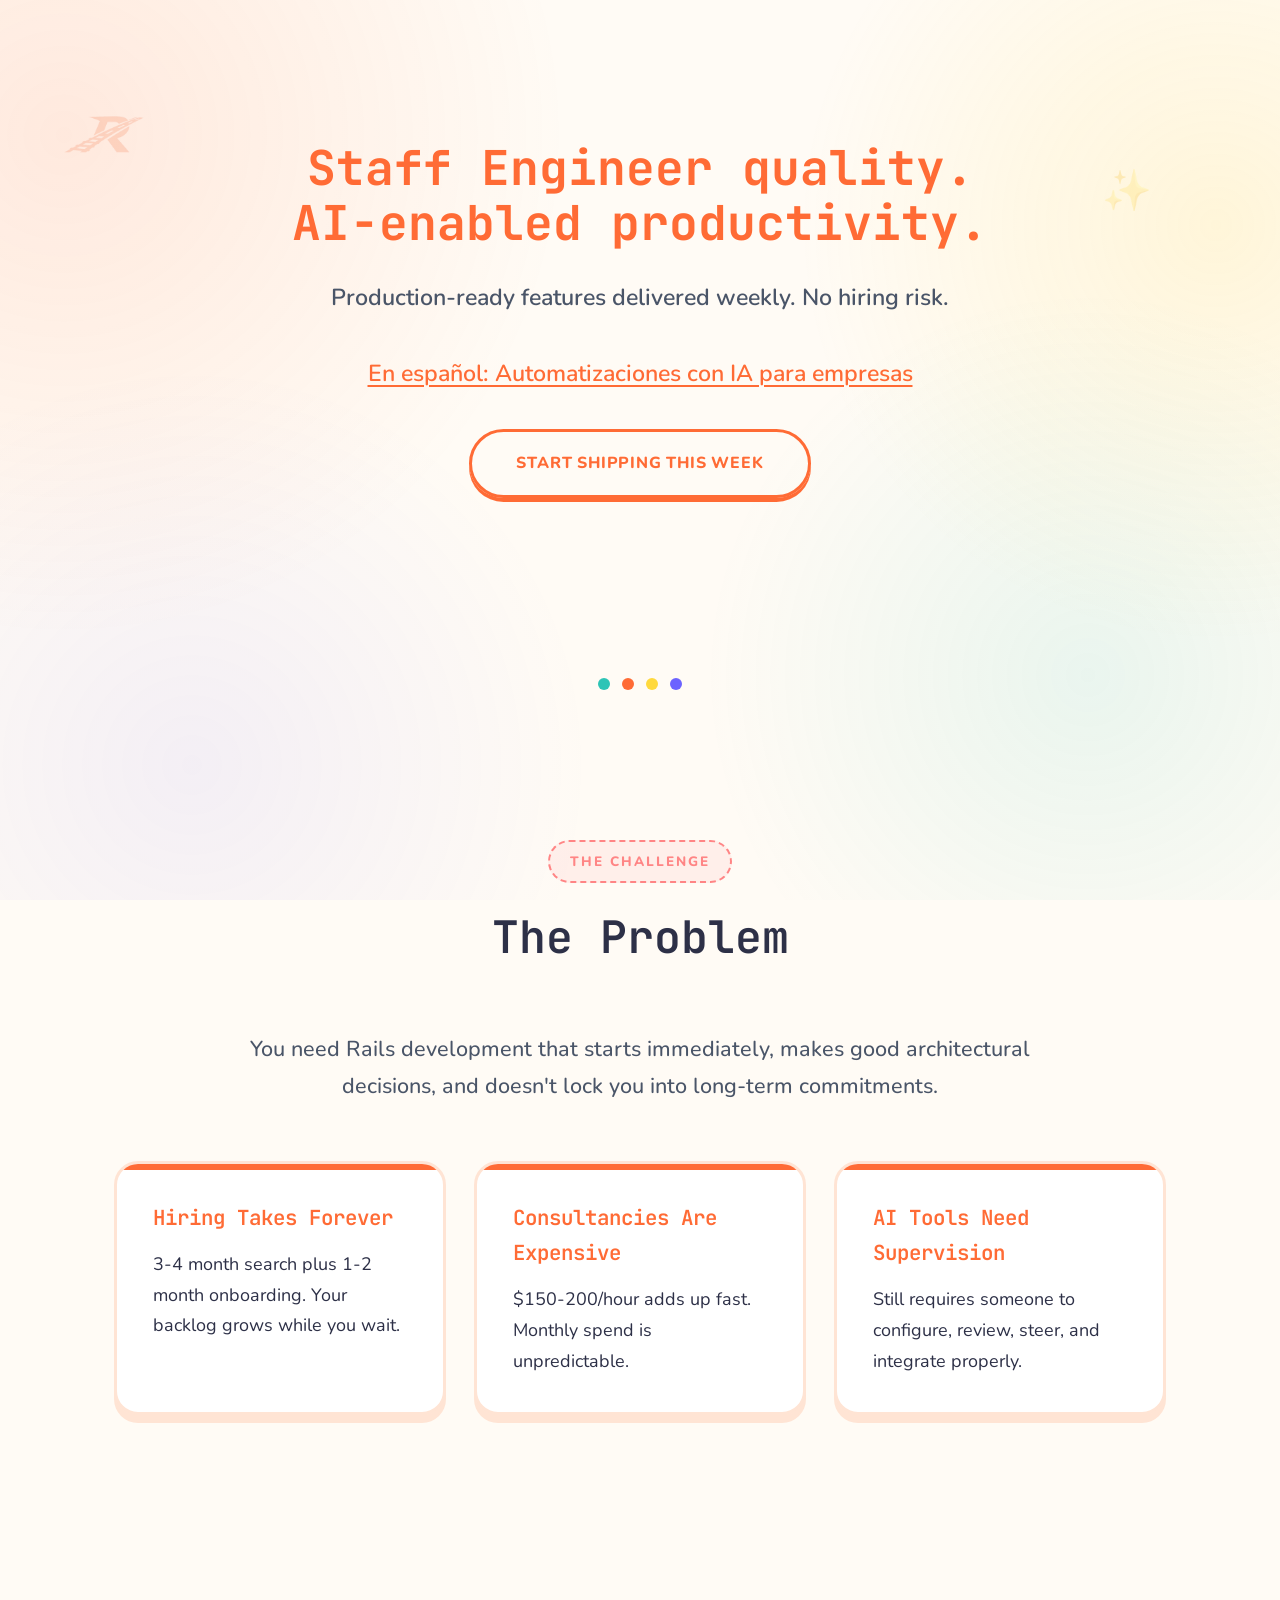
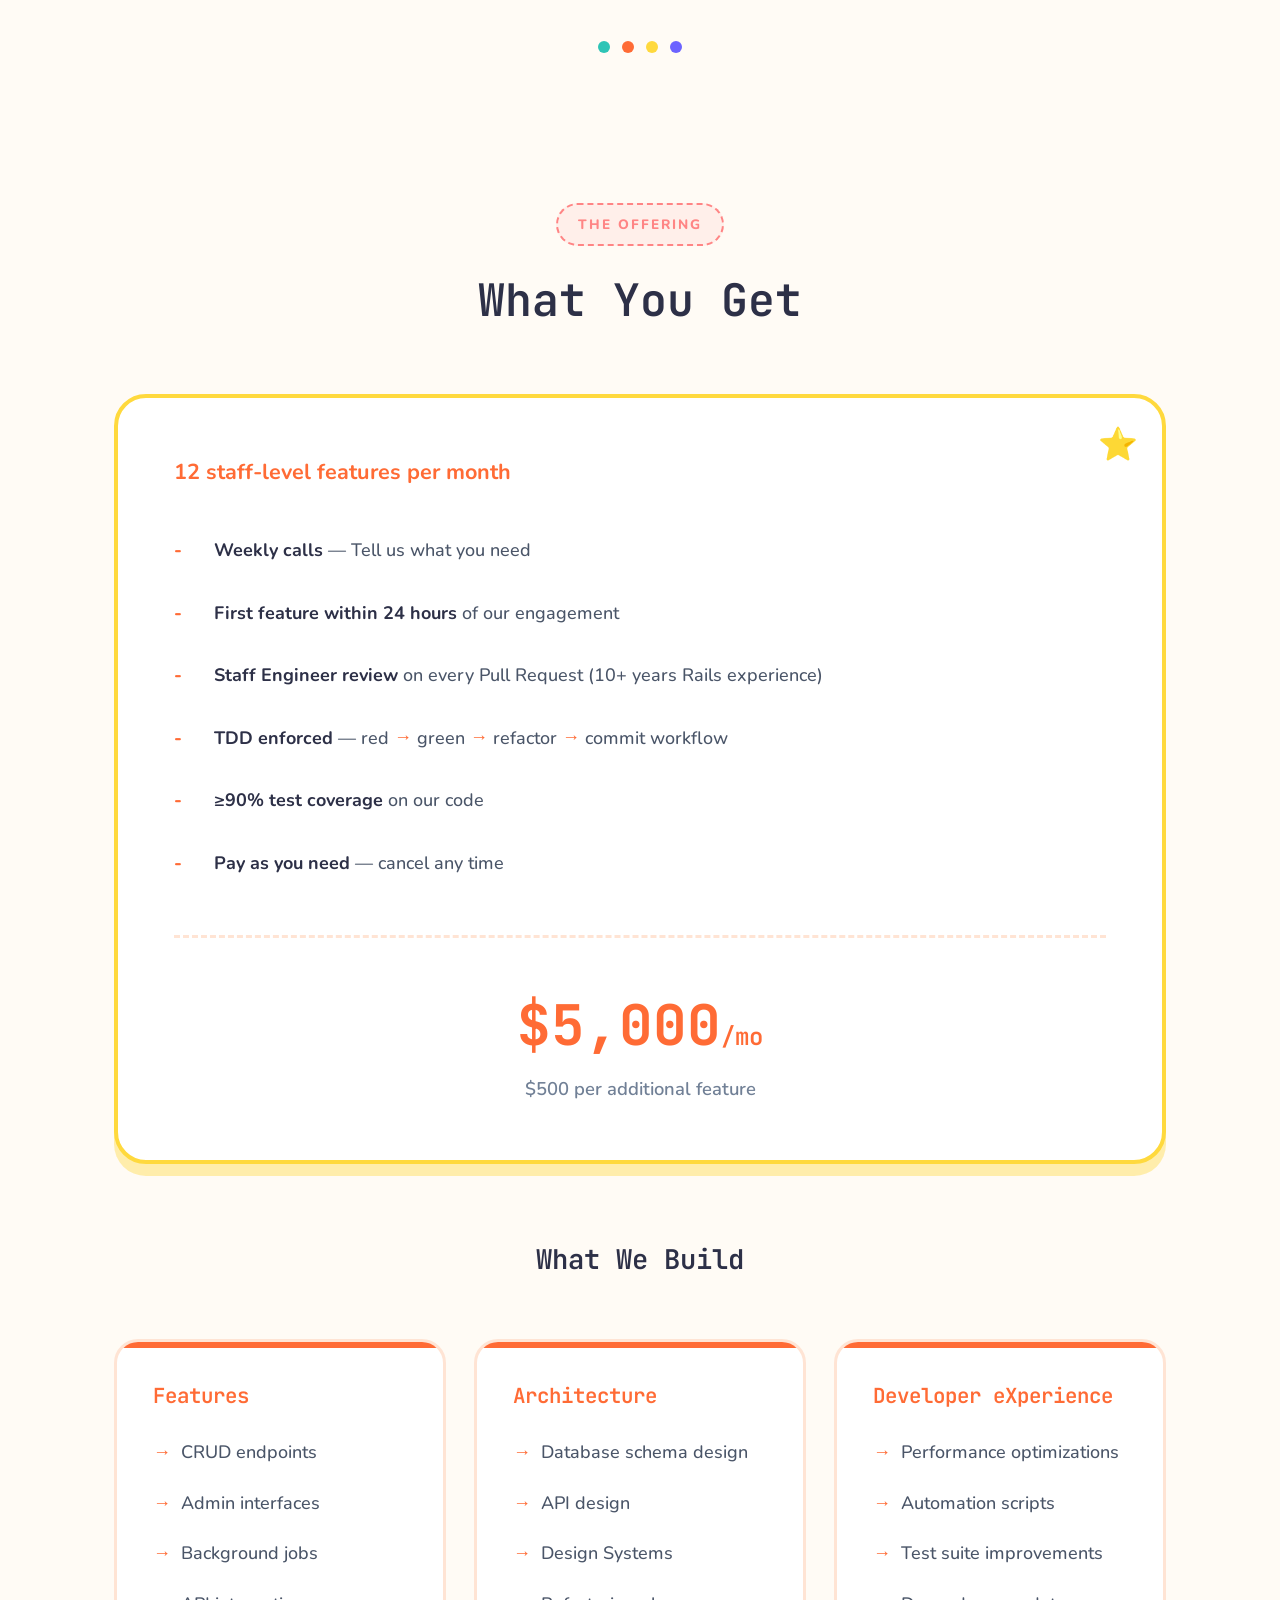
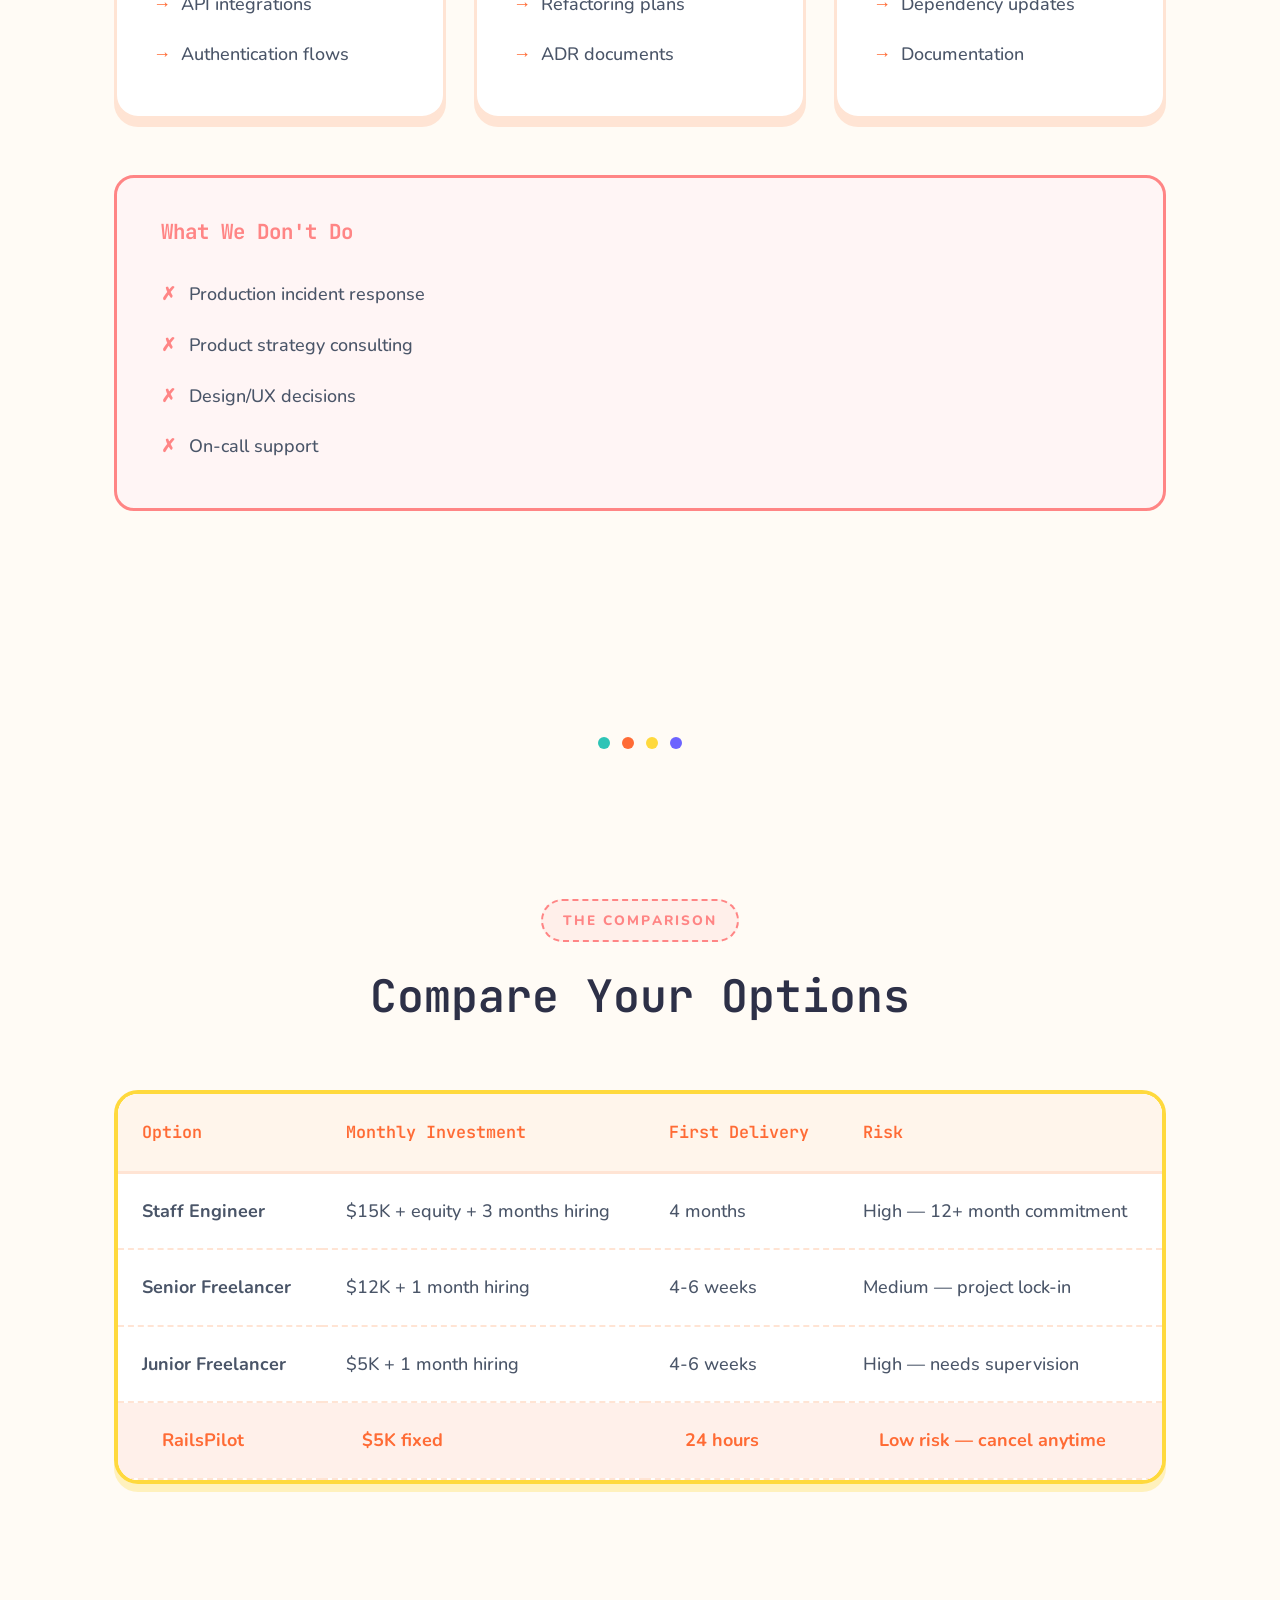
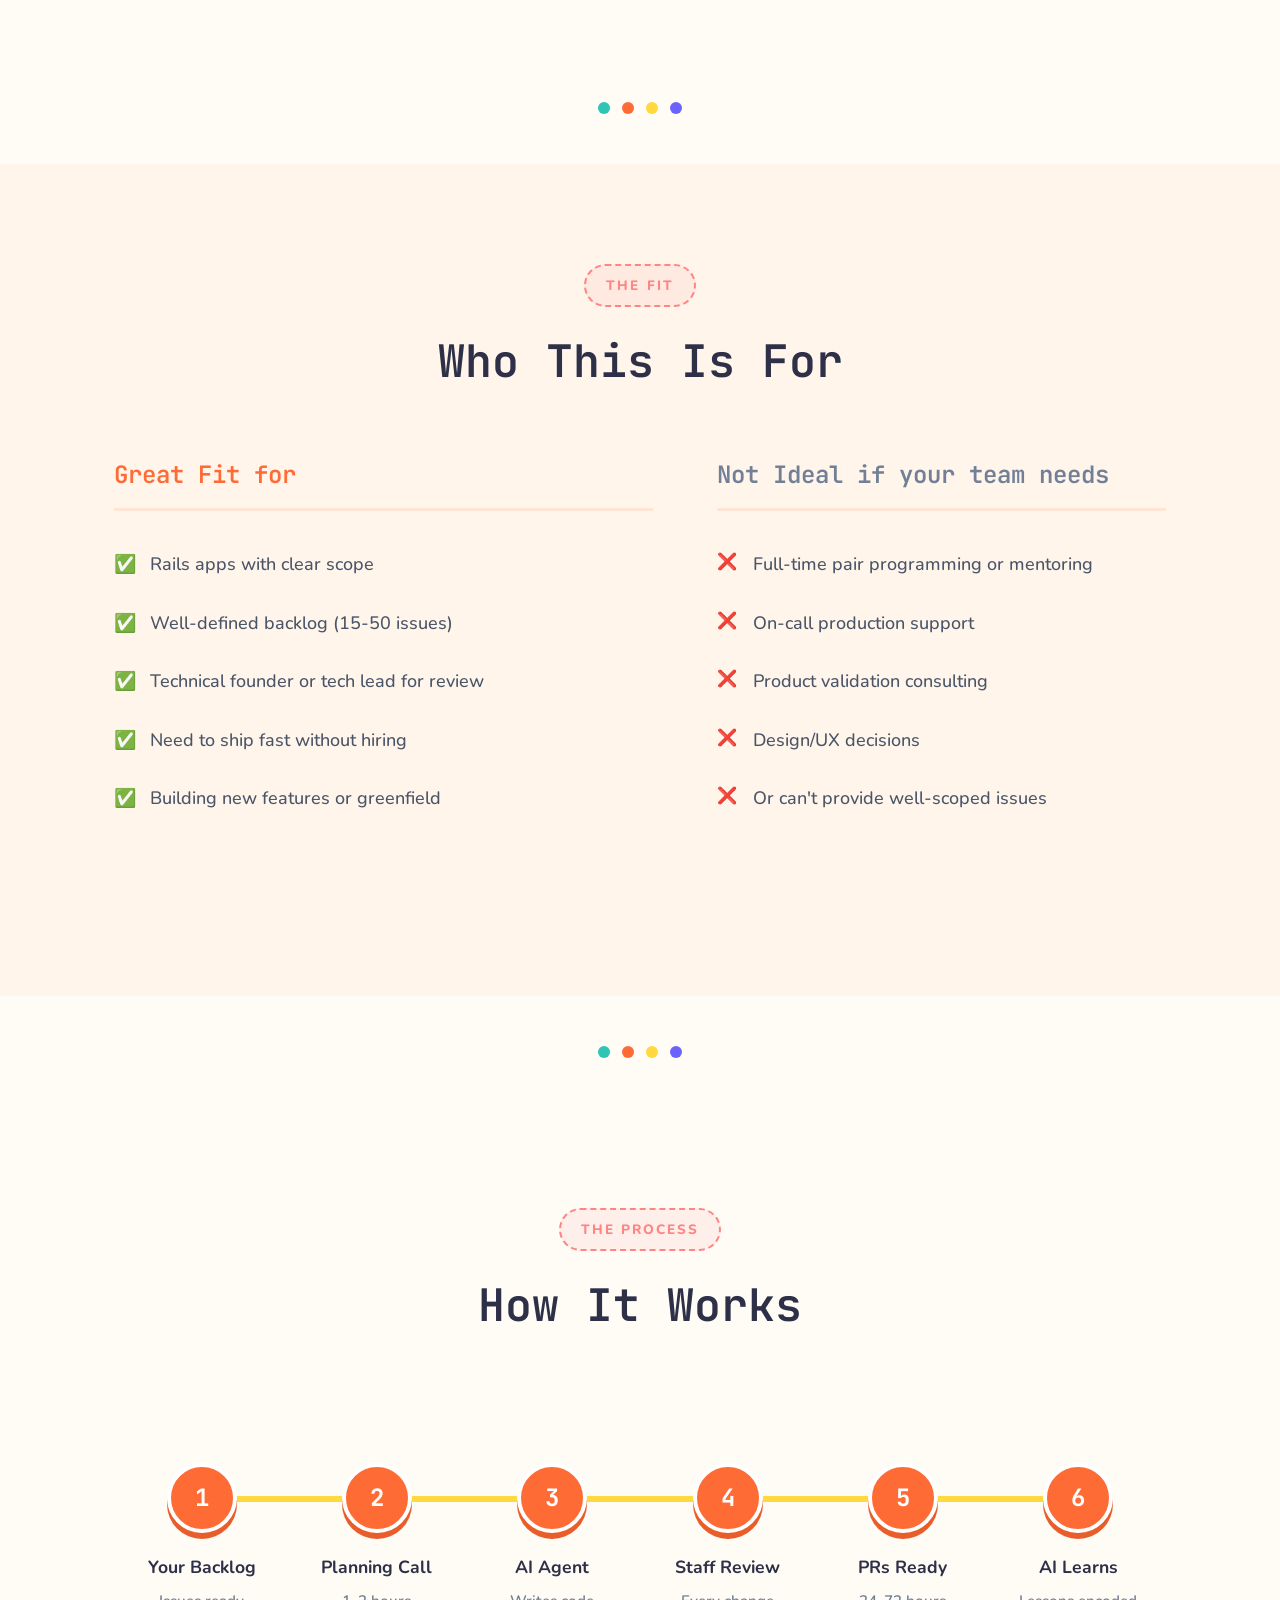
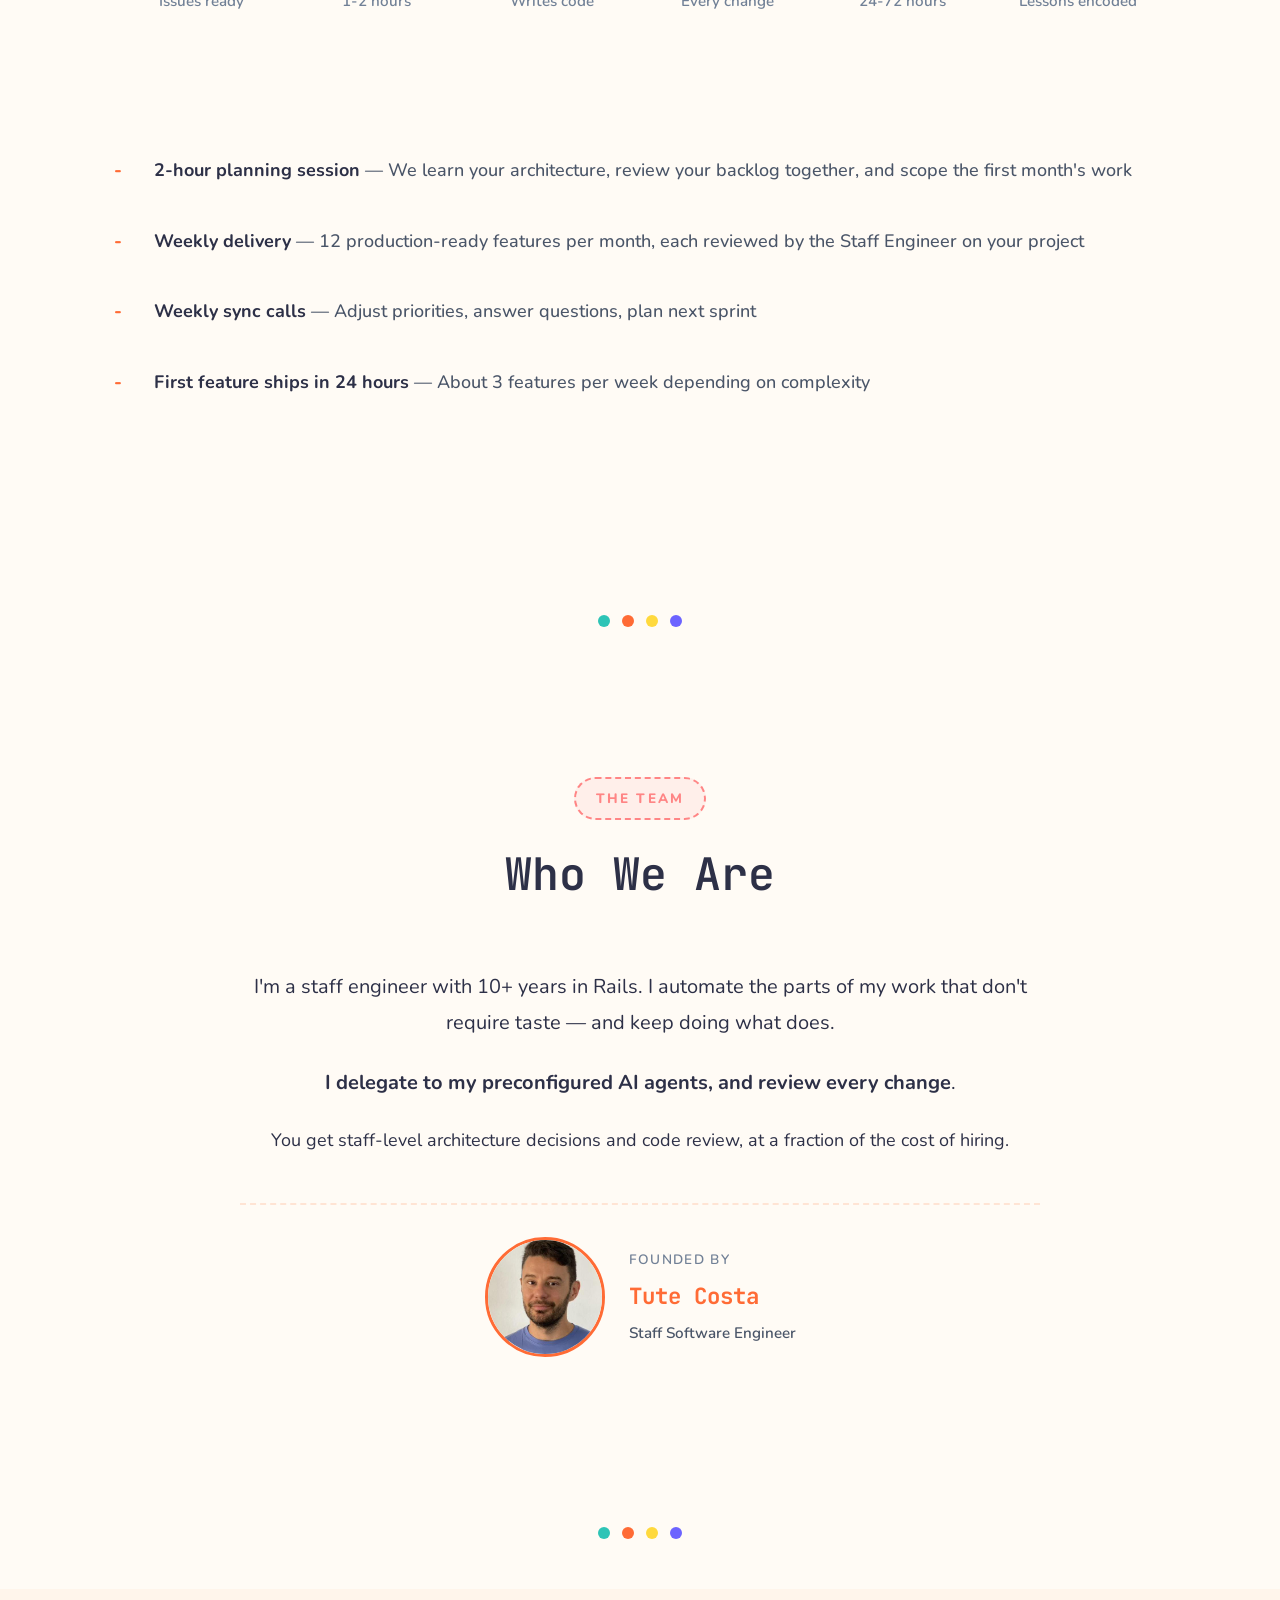
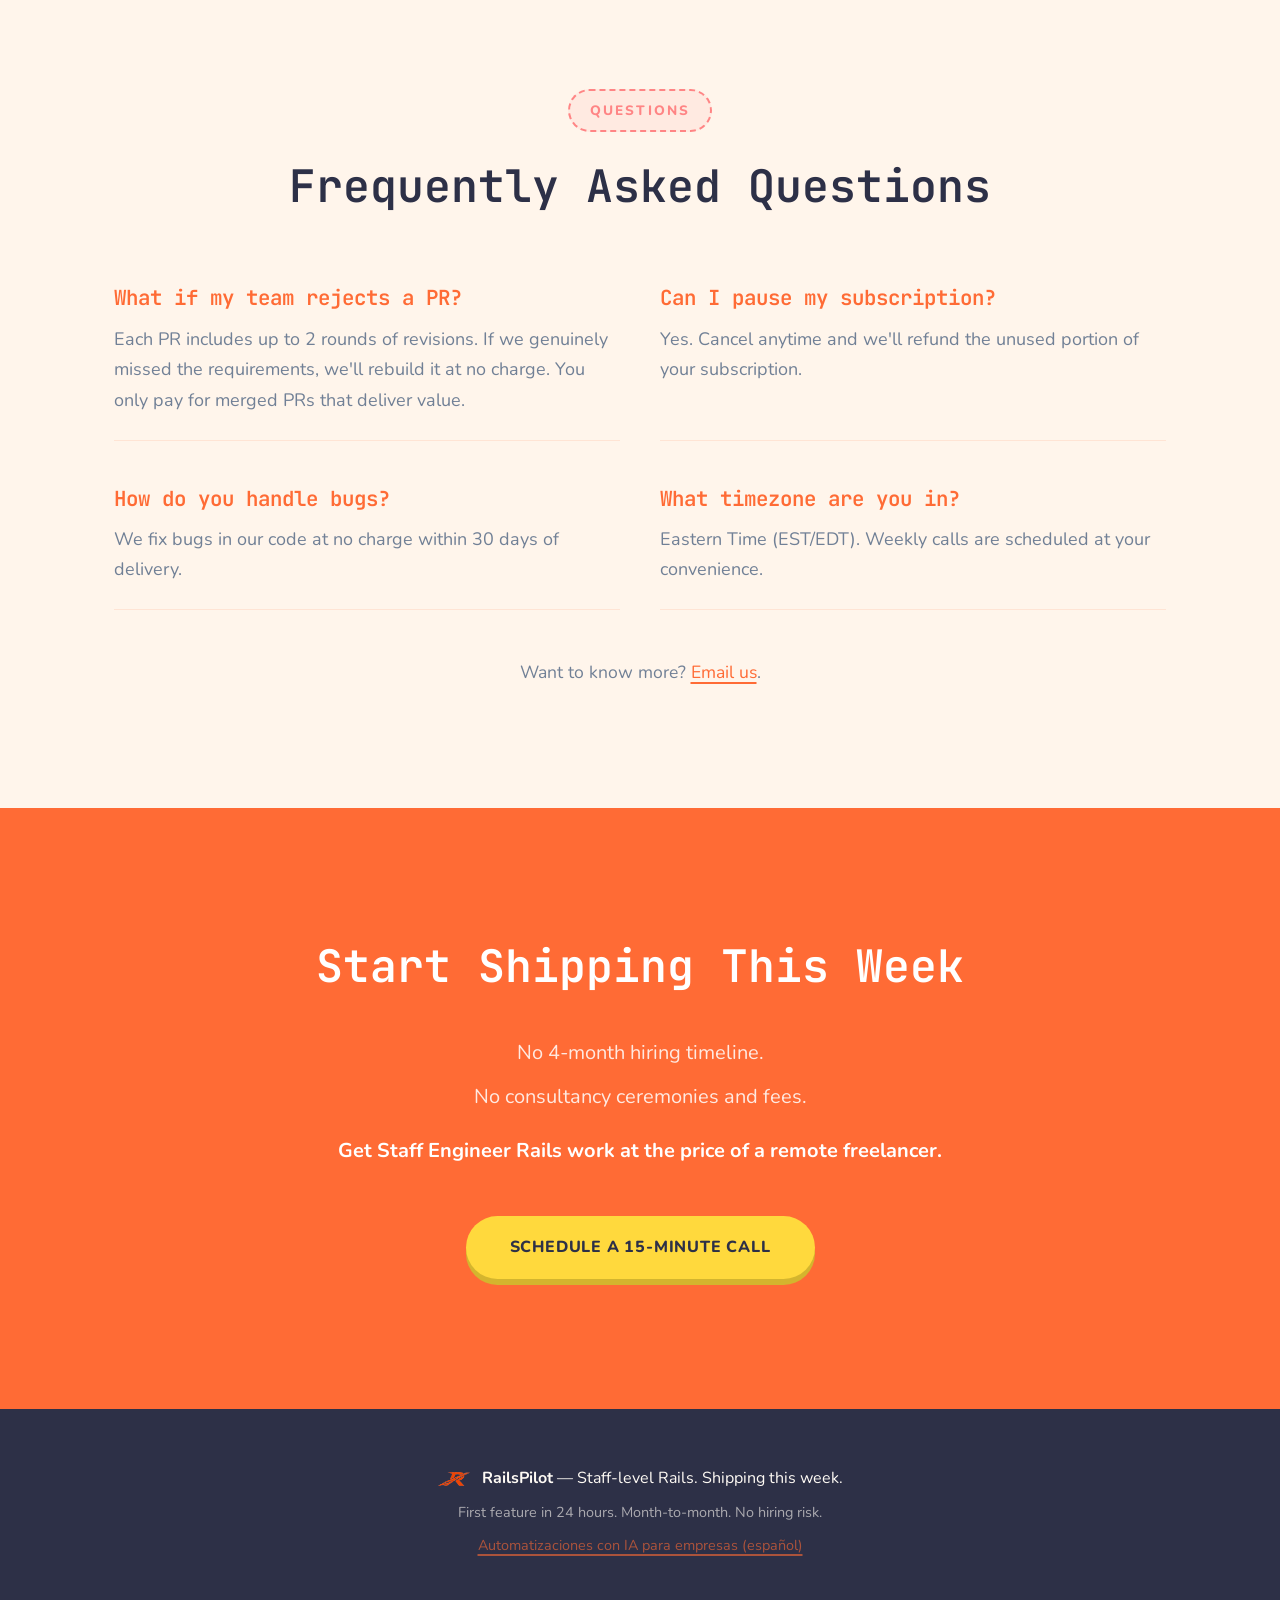
==== commit fb70a4d4: "Lead Spanish hero link with the language cue Spanish-speaking visitors scan the hero in English and " ====
--- a/index.html
+++ b/index.html
@@ -111,7 +111,7 @@
           AI-enabled productivity.
         </h1>
         <p class="tagline">Production-ready features delivered weekly. No hiring risk.</p>
-        <p class="tagline"><a href="case_studies/">Automatizaciones con IA para empresas (español)</a></p>
+        <p class="tagline"><a href="case_studies/">En español: Automatizaciones con IA para empresas</a></p>
         <a href="#contact" class="btn btn-ghost">Start Shipping This Week</a>
       </div>
     </header>
@@ -158,7 +158,7 @@
           <ul class="feature-list">
             <li><strong>Weekly calls</strong> — Tell us what you need</li>
             <li><strong>First feature within 24 hours</strong> of our engagement</li>
-            <li><strong>Staff Engineer review</strong> on every Pull Request (10+ years Rails experience each)</li>
+            <li><strong>Staff Engineer review</strong> on every Pull Request (10+ years Rails experience)</li>
             <li><strong>TDD enforced</strong> —
               red <span class="arrow">→</span>
               green <span class="arrow">→</span>
@@ -373,11 +373,11 @@
 
         <div class="about-content">
           <p class="about-lead">
-            We're staff engineers with 10+ years in Rails. We automate the parts of our work that don't require taste — and keep doing what does.
+            I'm a staff engineer with 10+ years in Rails. I automate the parts of my work that don't require taste — and keep doing what does.
           </p>
 
           <p class="about-lead">
-            <strong>We delegate to our preconfigured AI agents, and review every change</strong>.
+            <strong>I delegate to my preconfigured AI agents, and review every change</strong>.
           </p>
 
           <p>
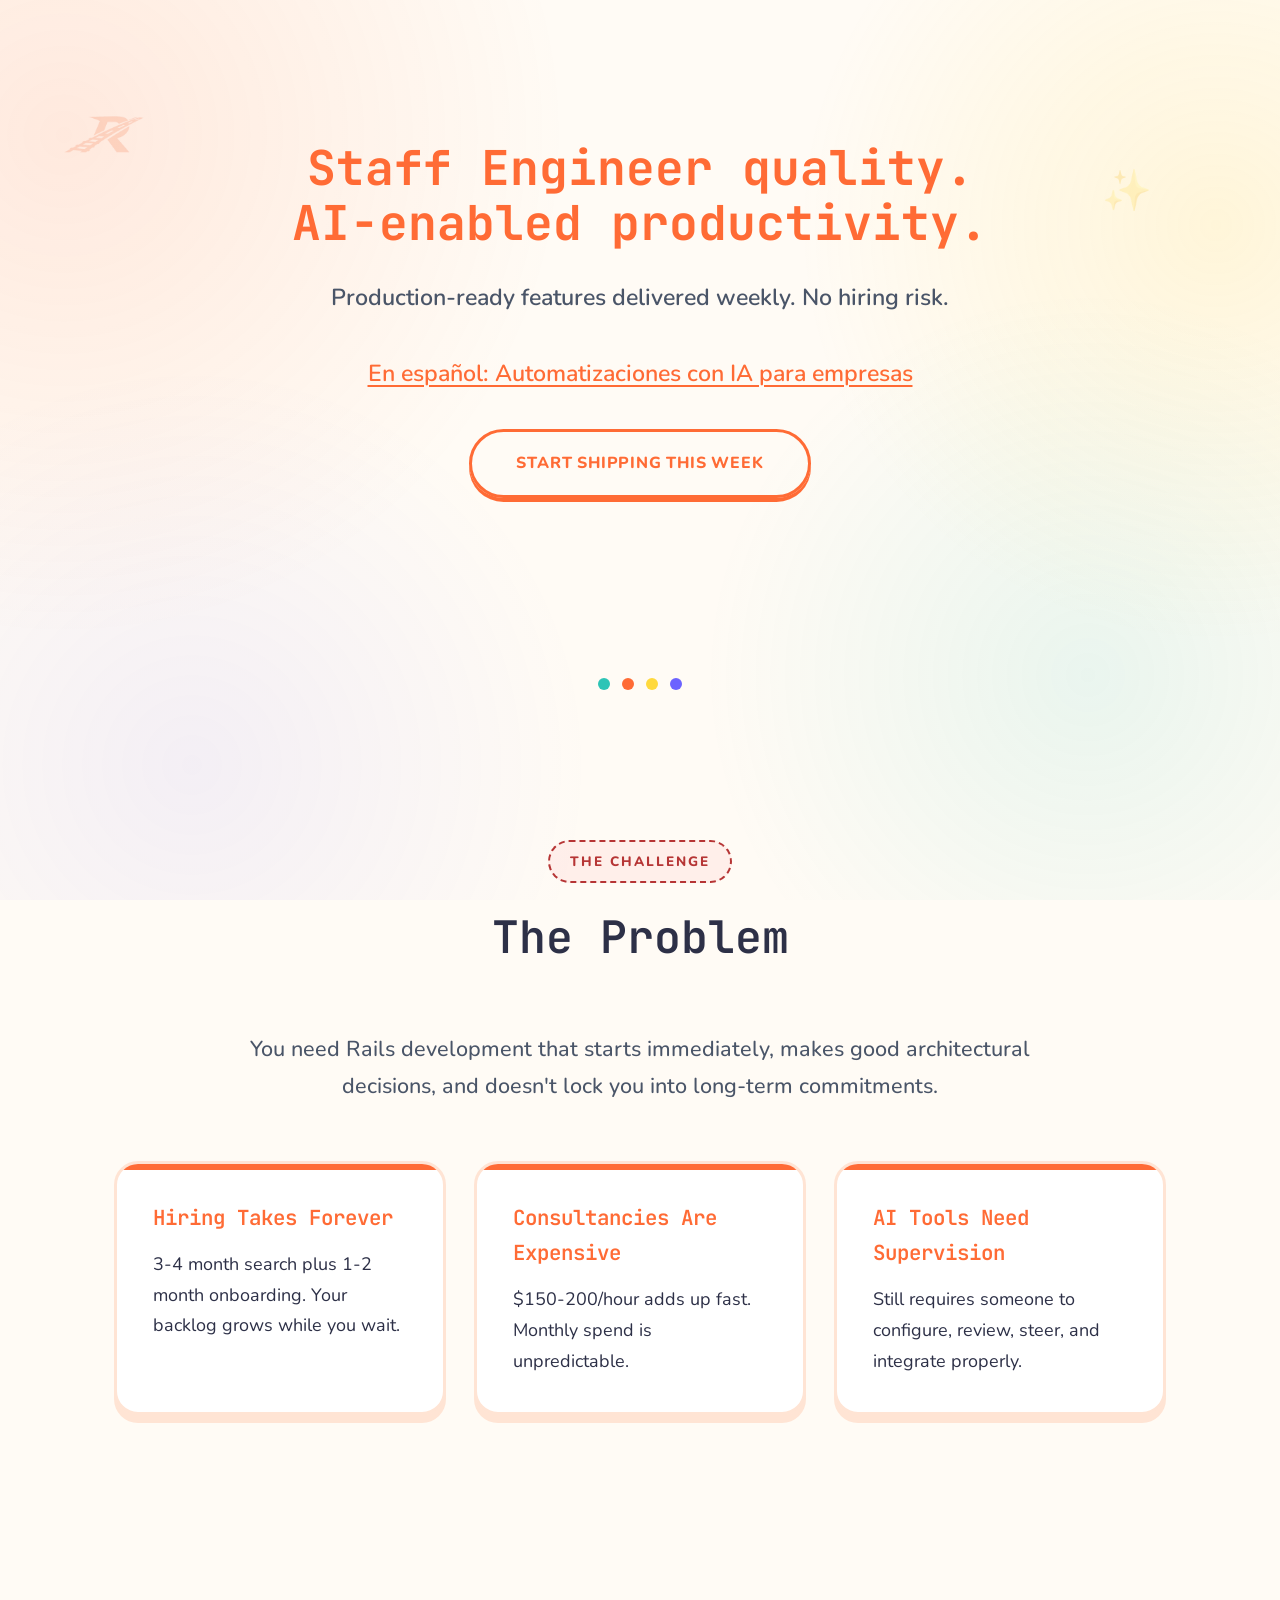
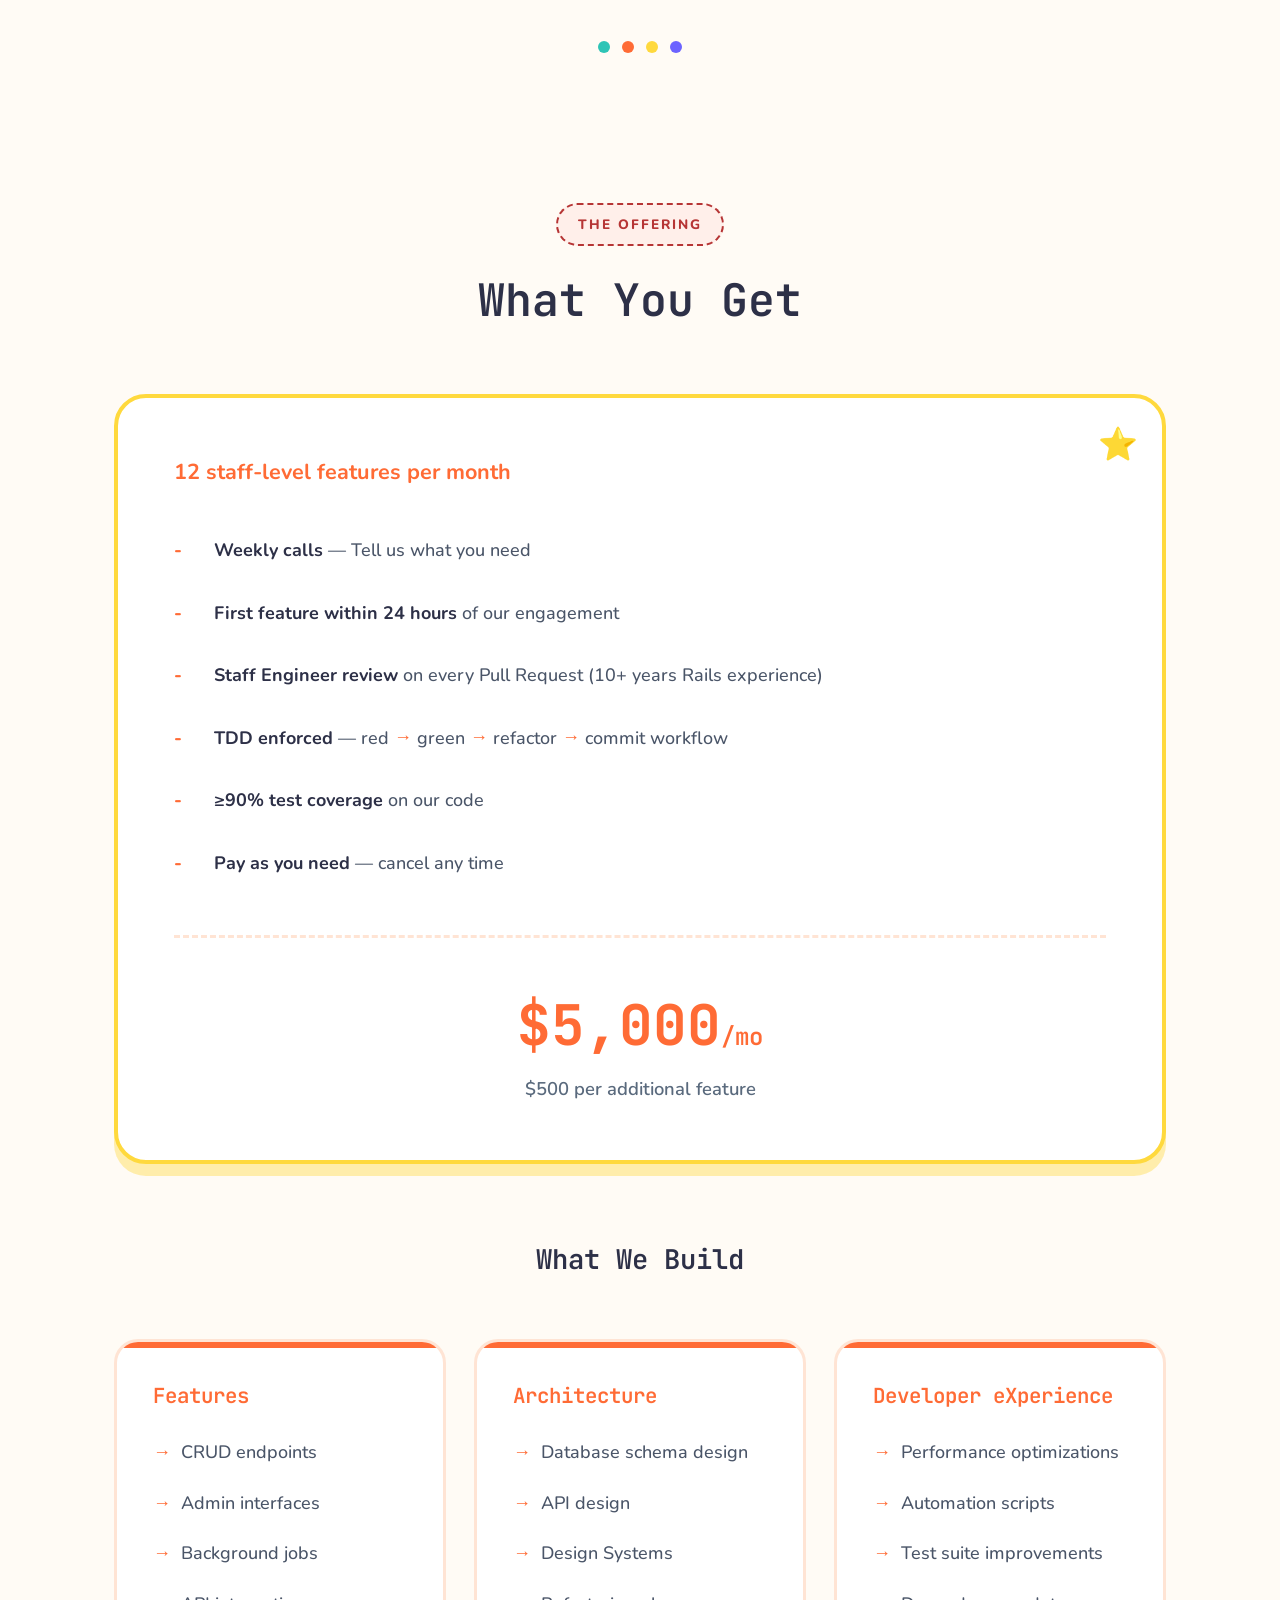
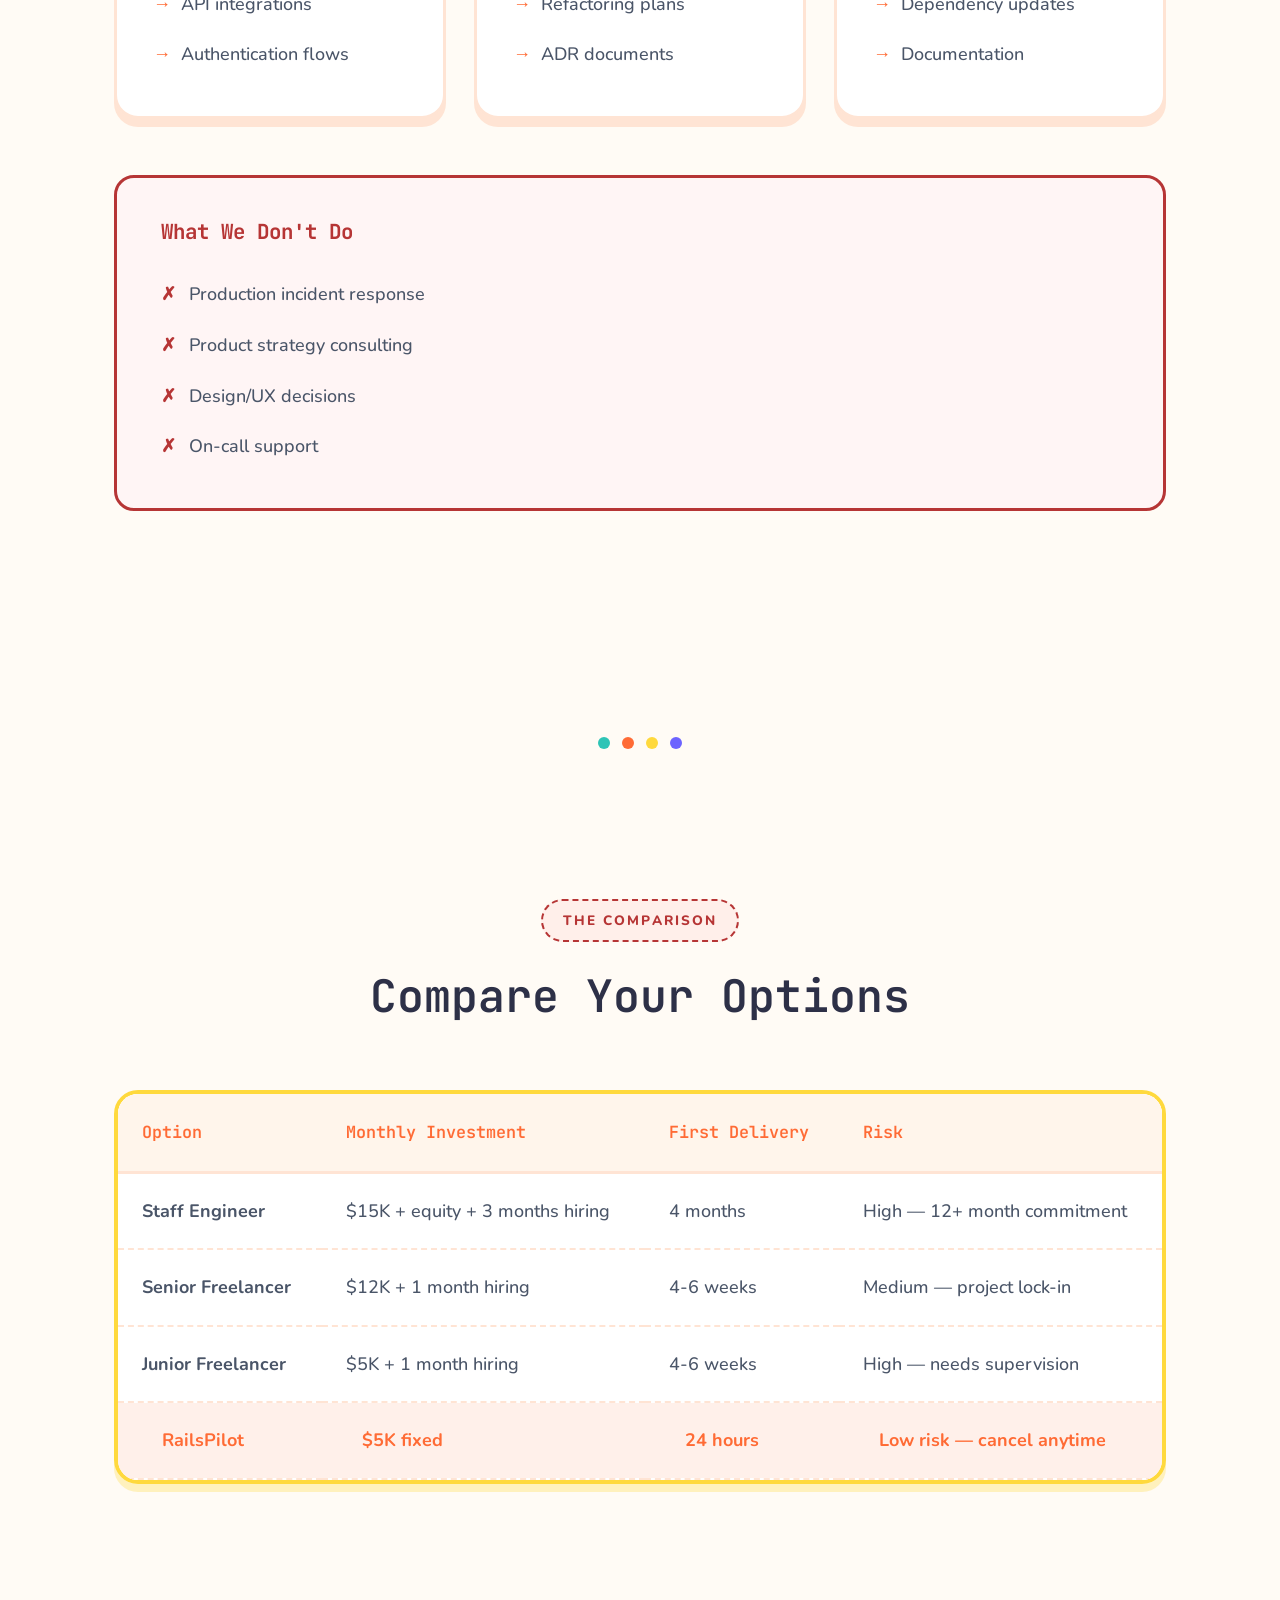
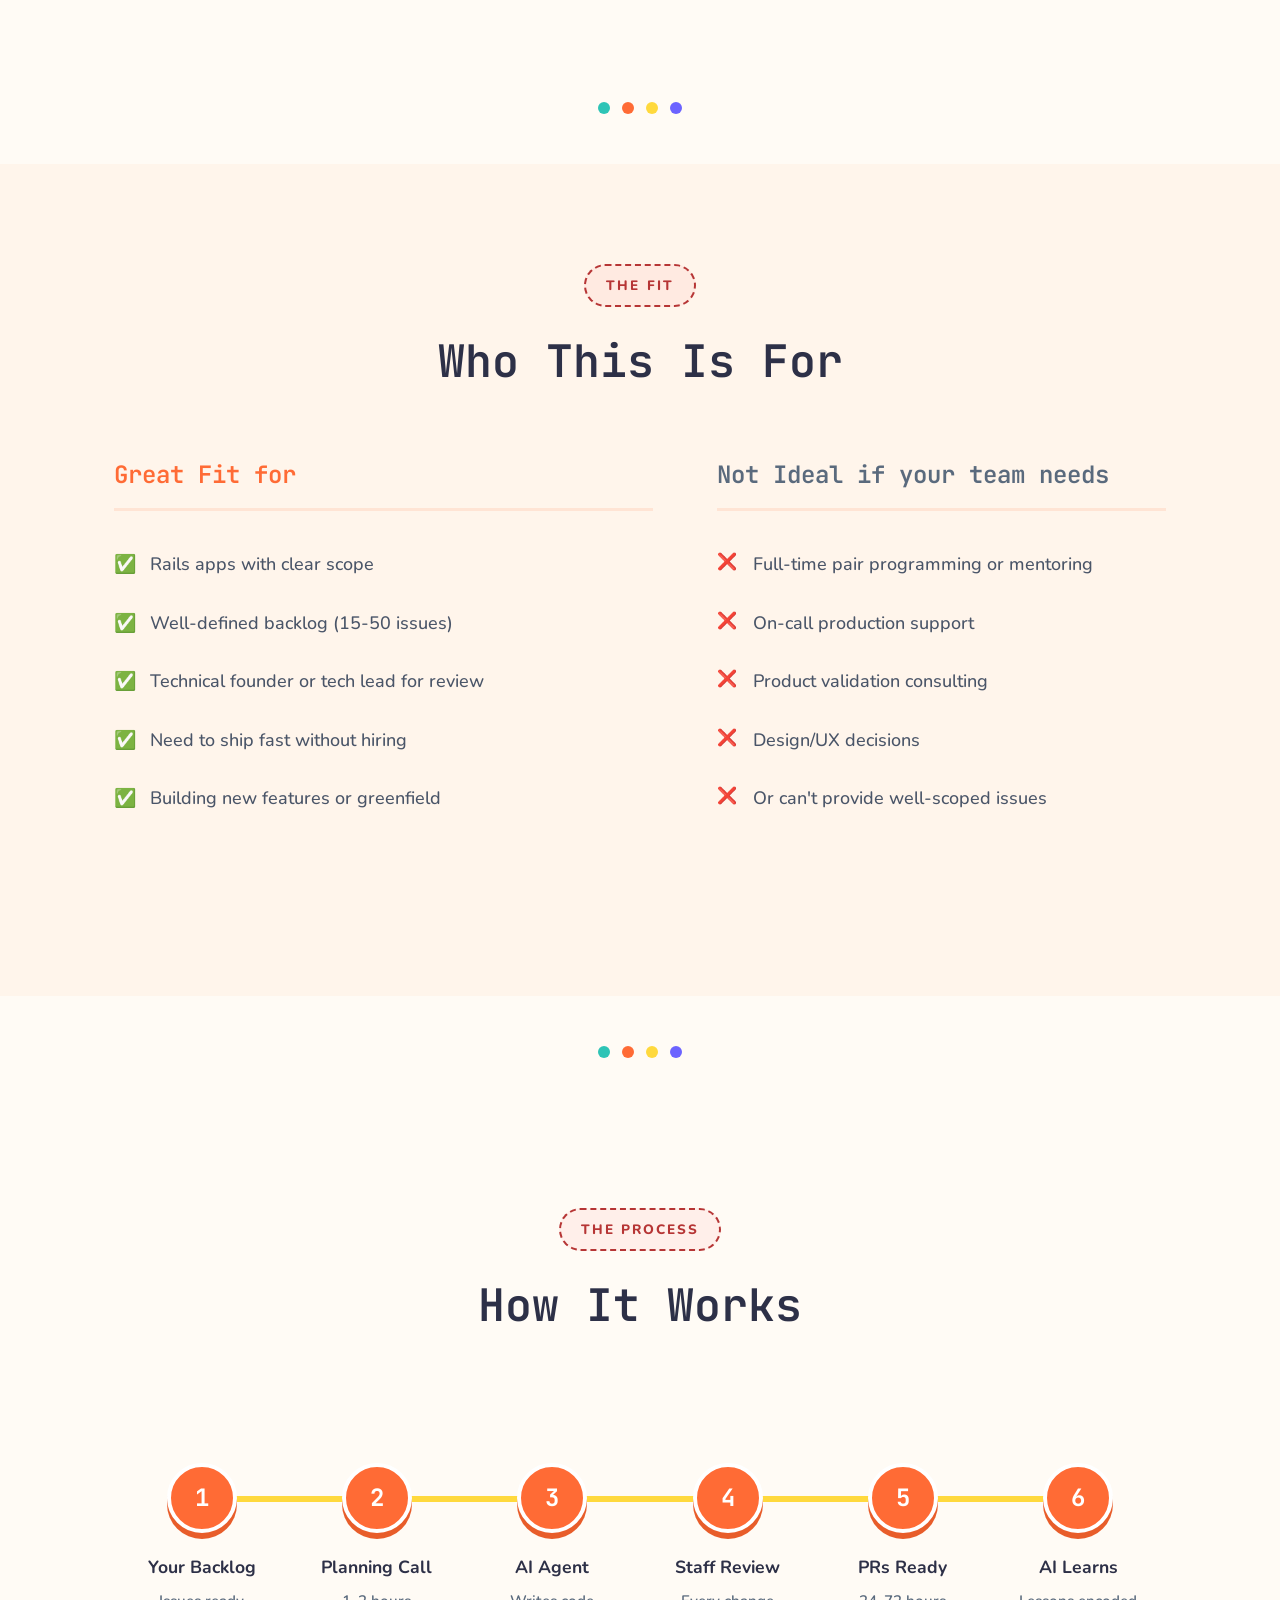
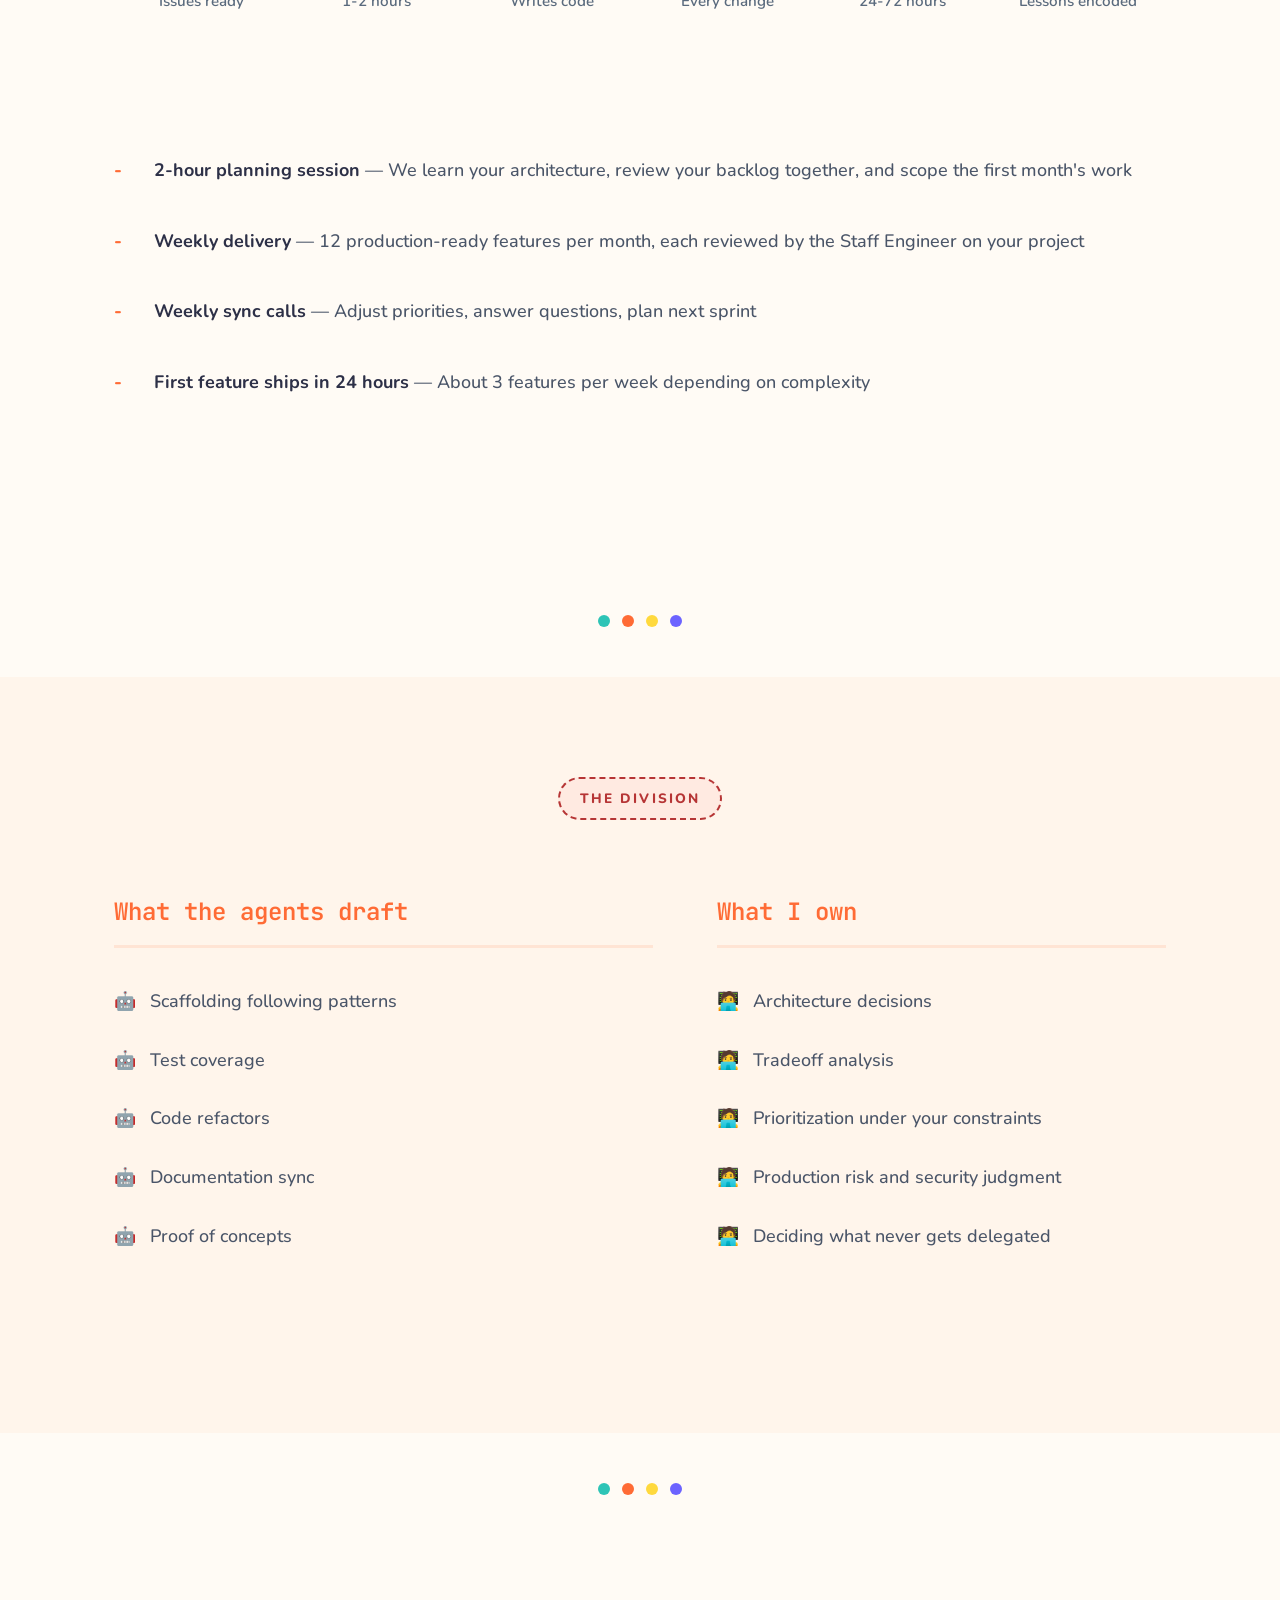
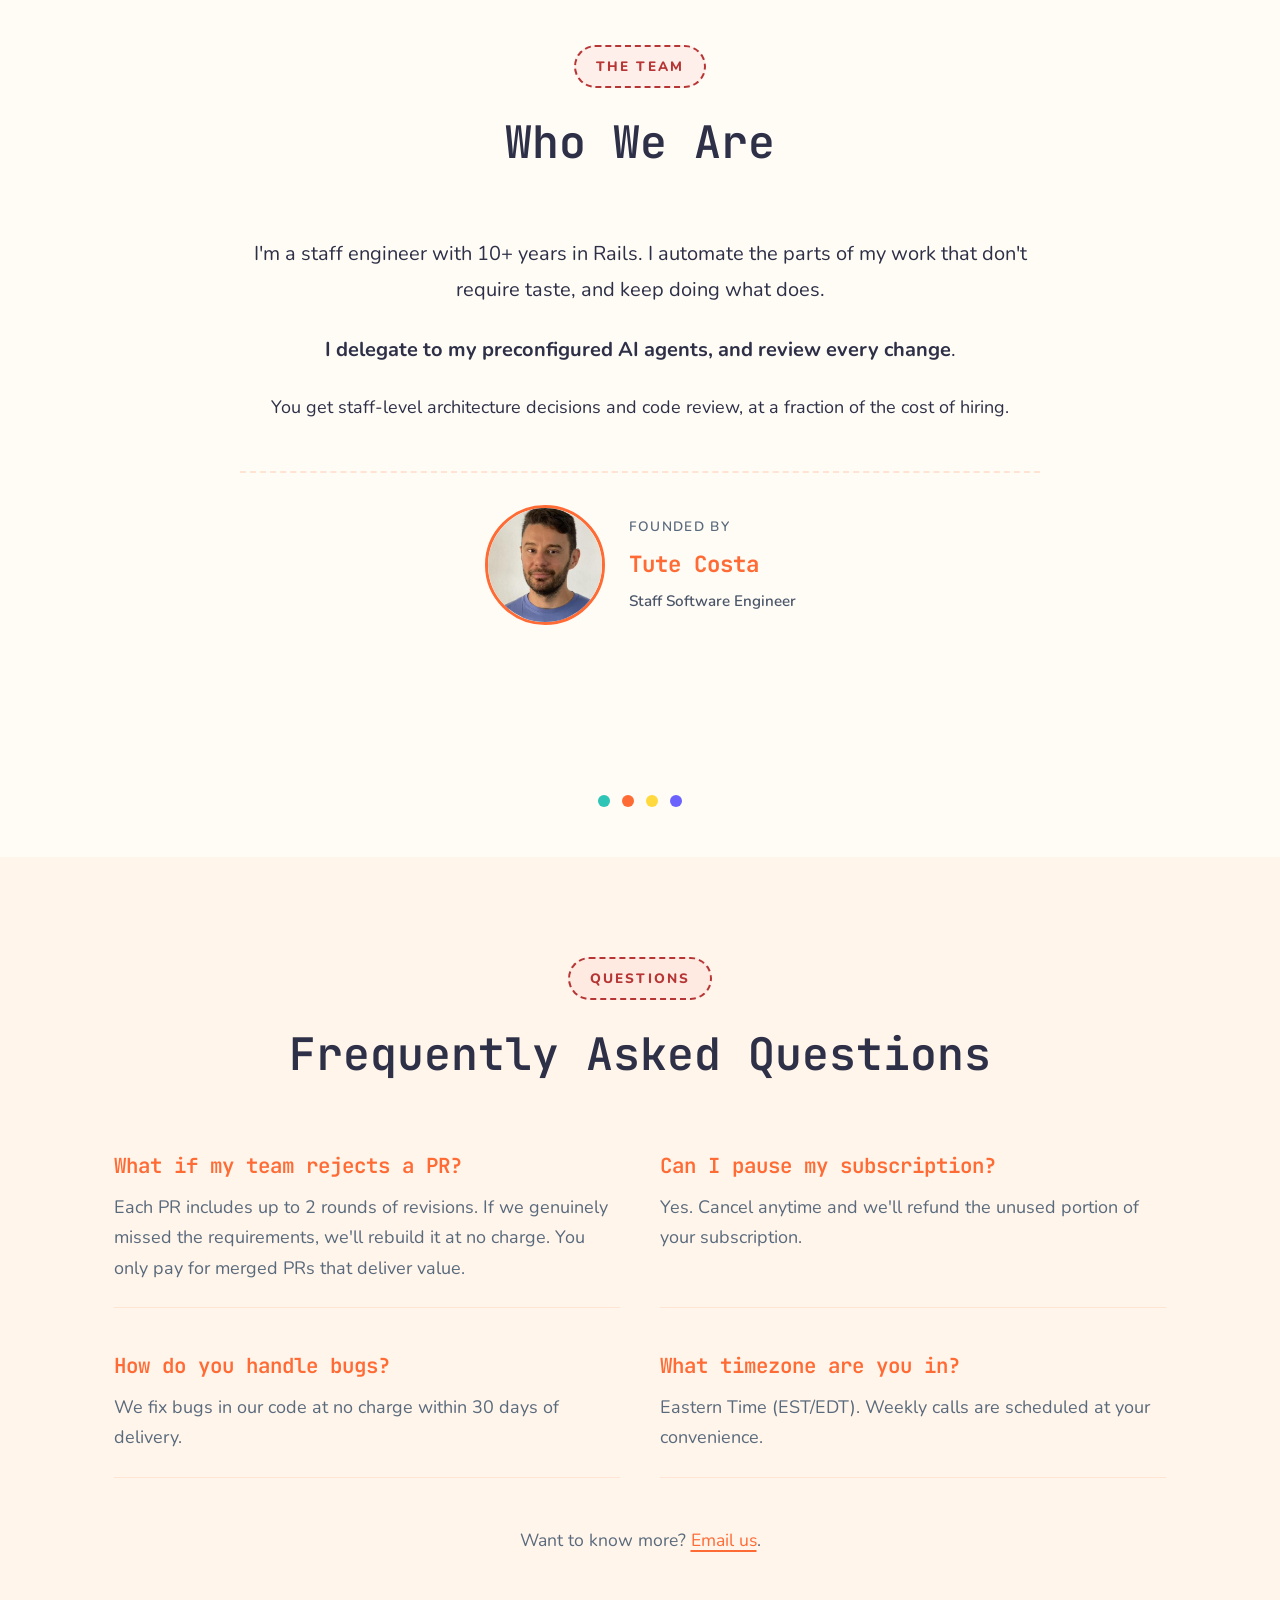
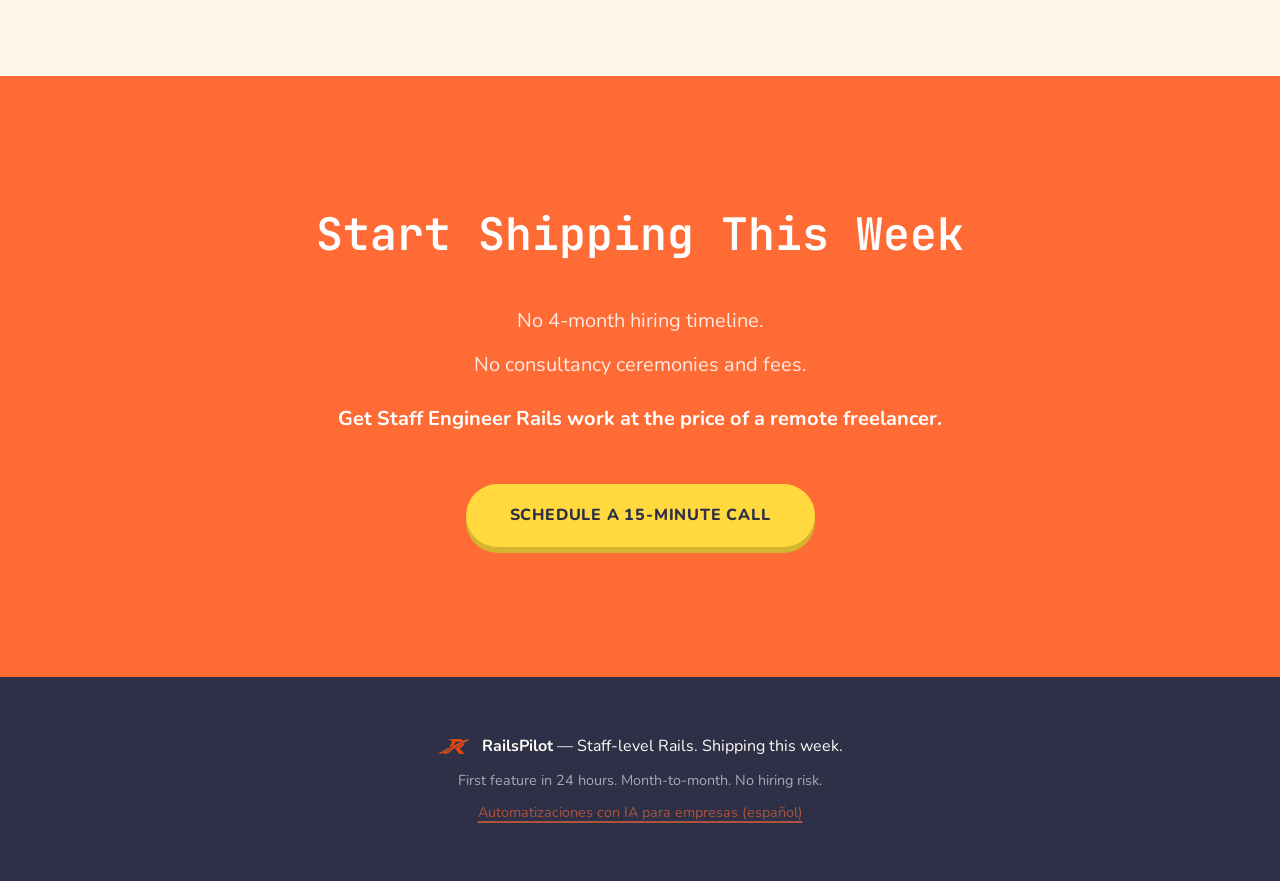
==== commit 06ca9a8b: "Add division of labor agent-human" ====
--- a/index.html
+++ b/index.html
@@ -364,6 +364,39 @@
 
     <div class="section-divider"><span></span></div>
 
+    <section class="alt-bg">
+      <div class="container">
+        <div class="section-header">
+          <span class="section-label">The Division</span>
+        </div>
+
+        <div class="two-col-asymmetric">
+          <div class="fit-column">
+            <h3 class="fit-title good">What the agents draft</h3>
+            <ul class="check-list agent">
+              <li>Scaffolding following patterns</li>
+              <li>Test coverage</li>
+              <li>Code refactors</li>
+              <li>Documentation sync</li>
+              <li>Proof of concepts</li>
+            </ul>
+          </div>
+          <div class="fit-column">
+            <h3 class="fit-title good">What I own</h3>
+            <ul class="check-list human">
+              <li>Architecture decisions</li>
+              <li>Tradeoff analysis</li>
+              <li>Prioritization under your constraints</li>
+              <li>Production risk and security judgment</li>
+              <li>Deciding what never gets delegated</li>
+            </ul>
+          </div>
+        </div>
+      </div>
+    </section>
+
+    <div class="section-divider"><span></span></div>
+
     <section>
       <div class="container">
         <div class="section-header">
@@ -373,7 +406,8 @@
 
         <div class="about-content">
           <p class="about-lead">
-            I'm a staff engineer with 10+ years in Rails. I automate the parts of my work that don't require taste — and keep doing what does.
+            I'm a staff engineer with 10+ years in Rails. I automate the parts of my work that don't require taste,
+            and keep doing what does.
           </p>
 
           <p class="about-lead">
--- a/styles.css
+++ b/styles.css
@@ -7,11 +7,11 @@
   --secondary: #FFD93D;
   --accent: #6C63FF;
   --teal: #2EC4B6;
-  --coral: #FF8585;
+  --coral: #B63535;
   --pink: #FF6B9D;
   --text: #2D3047;
   --text-light: #4A5568;
-  --muted: #718096;
+  --muted: #5A6A7D;
   --border: #FFE4D4;
 }
 
@@ -161,14 +161,6 @@
   font-weight: 600;
 }
 
-.hero-rule {
-  width: 120px;
-  height: 6px;
-  background: var(--secondary);
-  margin: 0 auto 48px;
-  border-radius: 3px;
-}
-
 /* Buttons */
 .btn {
   display: inline-block;
@@ -309,48 +301,6 @@
   font-weight: 500;
 }
 
-/* Tooltip */
-.tooltip-trigger {
-  position: relative;
-  cursor: help;
-  color: var(--accent);
-  font-size: 0.9em;
-  margin-left: 6px;
-  transition: transform 0.2s ease;
-}
-
-.tooltip-trigger:hover,
-.tooltip-trigger:focus {
-  color: var(--pink);
-  transform: scale(1.2);
-}
-
-.tooltip-text {
-  visibility: hidden;
-  opacity: 0;
-  position: absolute;
-  bottom: 100%;
-  left: 50%;
-  transform: translateX(-50%) translateY(10px);
-  background: var(--text);
-  color: white;
-  padding: 12px 18px;
-  border-radius: 12px;
-  font-size: 0.85rem;
-  white-space: nowrap;
-  z-index: 100;
-  transition: all 0.3s cubic-bezier(0.34, 1.56, 0.64, 1);
-  margin-bottom: 10px;
-  box-shadow: 0 8px 25px rgba(45, 48, 71, 0.25);
-}
-
-.tooltip-trigger:hover .tooltip-text,
-.tooltip-trigger:focus .tooltip-text {
-  visibility: visible;
-  opacity: 1;
-  transform: translateX(-50%) translateY(0);
-}
-
 /* Cards */
 .grid-3 {
   display: grid;
@@ -436,11 +386,6 @@
   top: 20px;
   right: 24px;
   font-size: 32px;
-}
-
-@keyframes wiggle {
-  0%, 100% { transform: rotate(-10deg); }
-  50% { transform: rotate(10deg); }
 }
 
 .feature-highlight {
@@ -784,6 +729,20 @@
   font-size: 0.9em;
 }
 
+.check-list.human li::before {
+  content: '🧑‍💻';
+  position: absolute;
+  left: 0;
+  font-size: 1em;
+}
+
+.check-list.agent li::before {
+  content: '🤖';
+  position: absolute;
+  left: 0;
+  font-size: 1em;
+}
+
 /* About section */
 .about-content {
   max-width: 800px;
@@ -795,13 +754,6 @@
   font-size: 1.25rem;
   line-height: 1.8;
   margin-bottom: 24px;
-}
-
-.about-note {
-  font-size: 1rem;
-  margin-top: 32px;
-  color: var(--muted);
-  font-style: italic;
 }
 
 .founder-credit {
@@ -990,3 +942,23 @@
     padding: 32px 24px;
   }
 }
+
+@media (prefers-reduced-motion: reduce) {
+  .hero::before,
+  .hero::after {
+    animation: none;
+  }
+
+  .btn,
+  .card,
+  .process-number {
+    transition: none;
+  }
+
+  .btn-ghost:hover,
+  .btn-gold:hover,
+  .card:hover,
+  .process-step:hover .process-number {
+    transform: none;
+  }
+}
